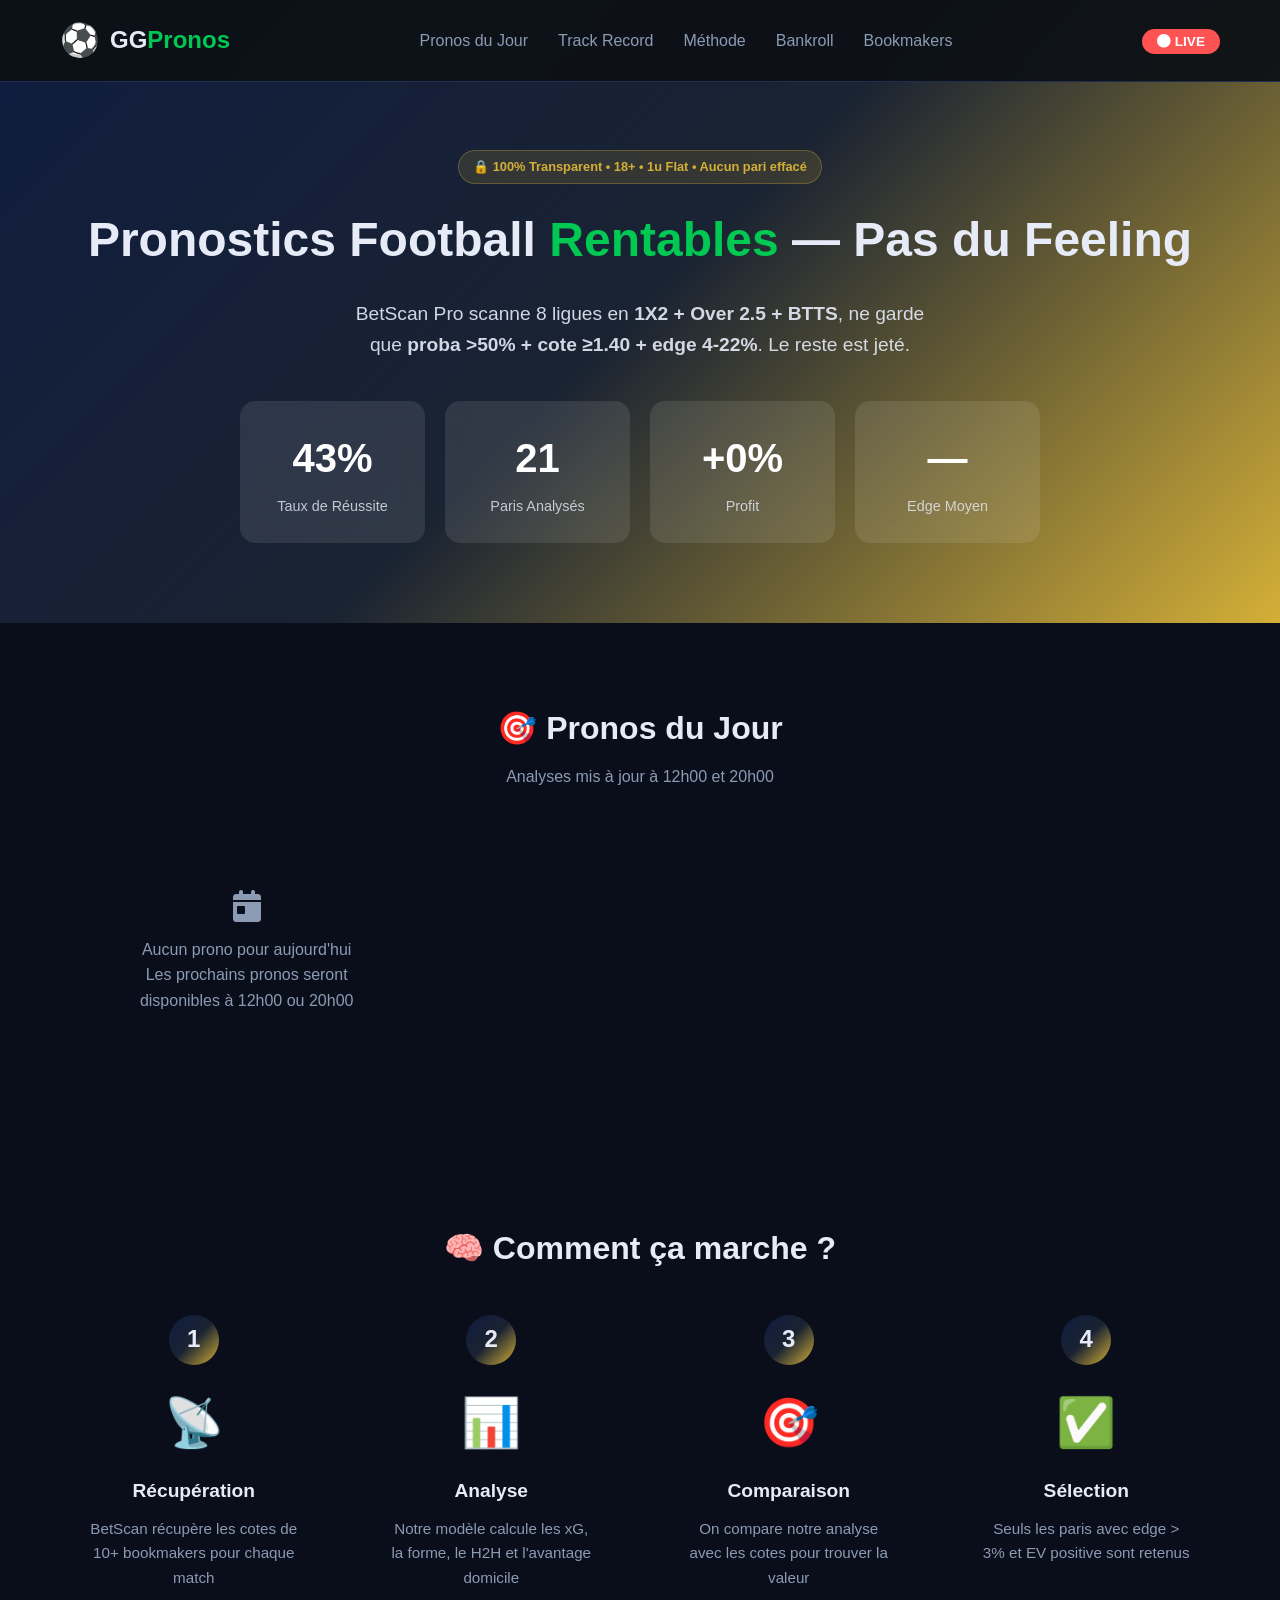
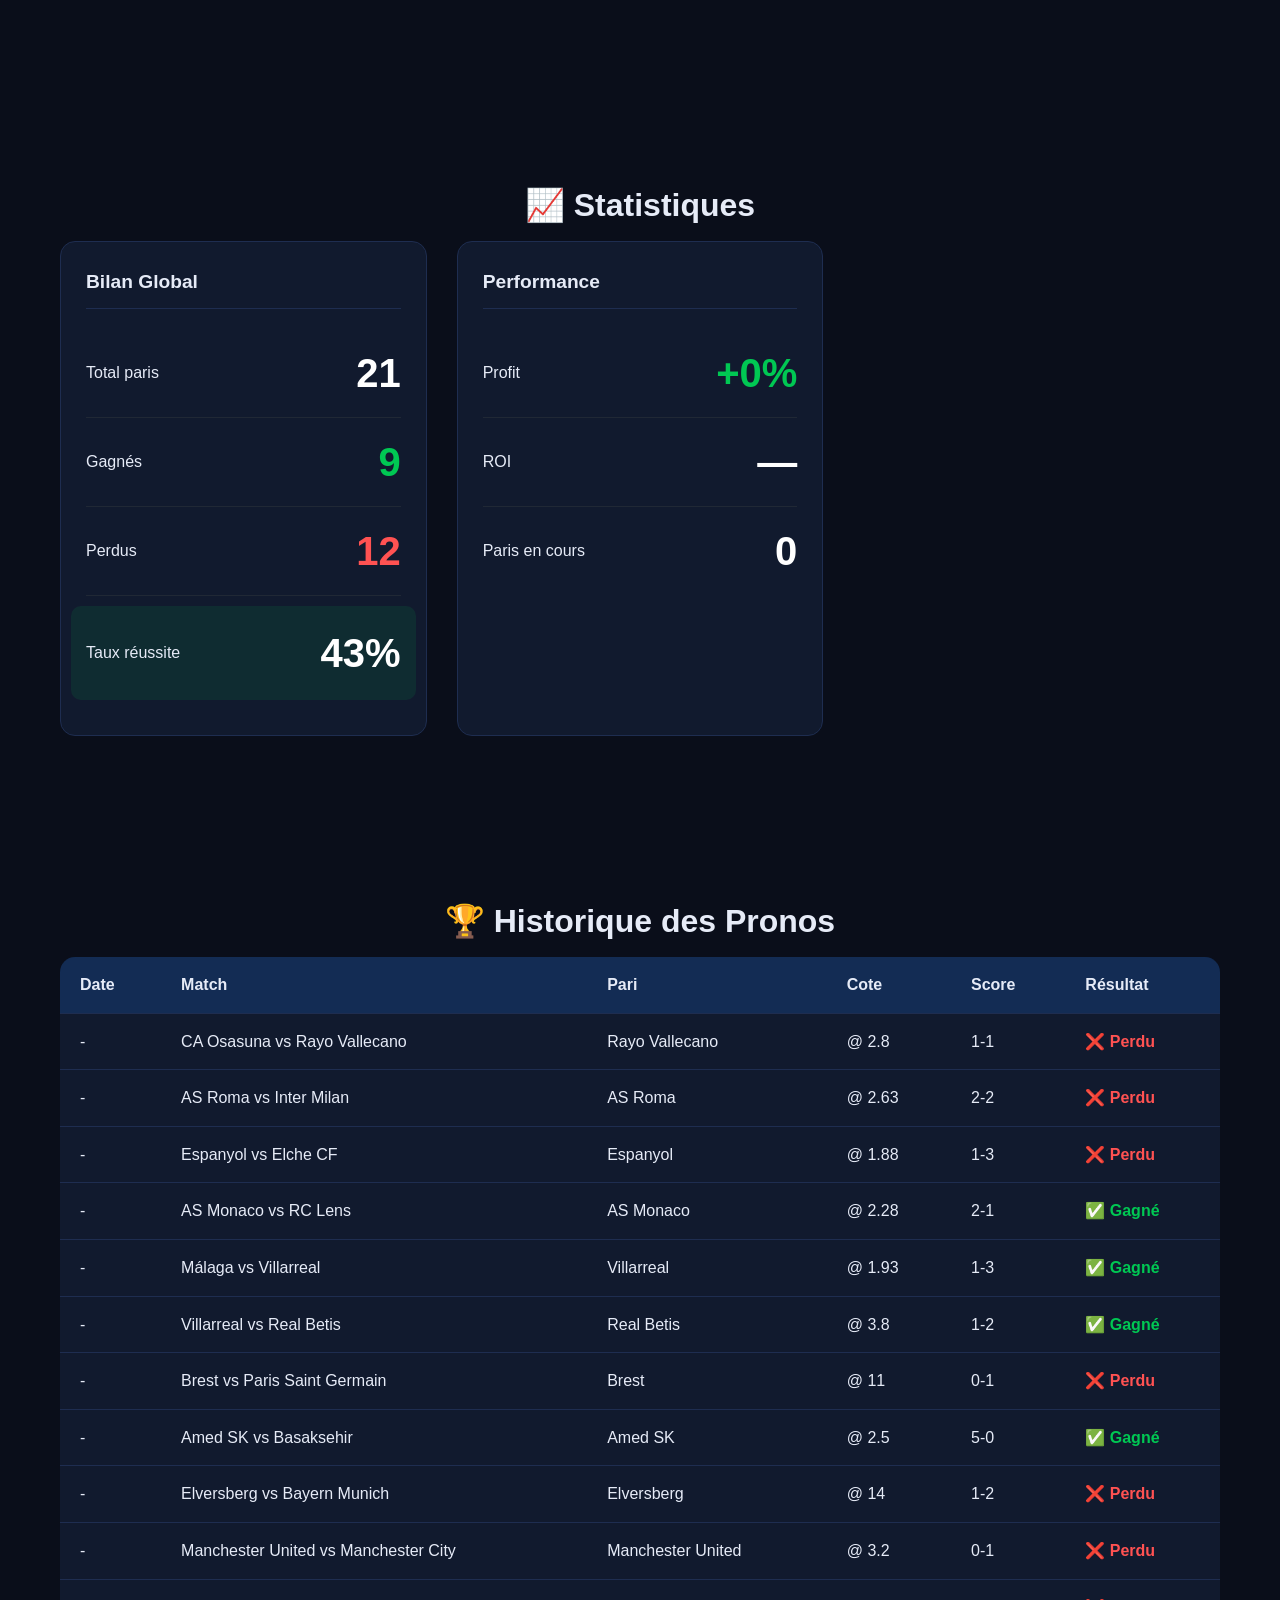
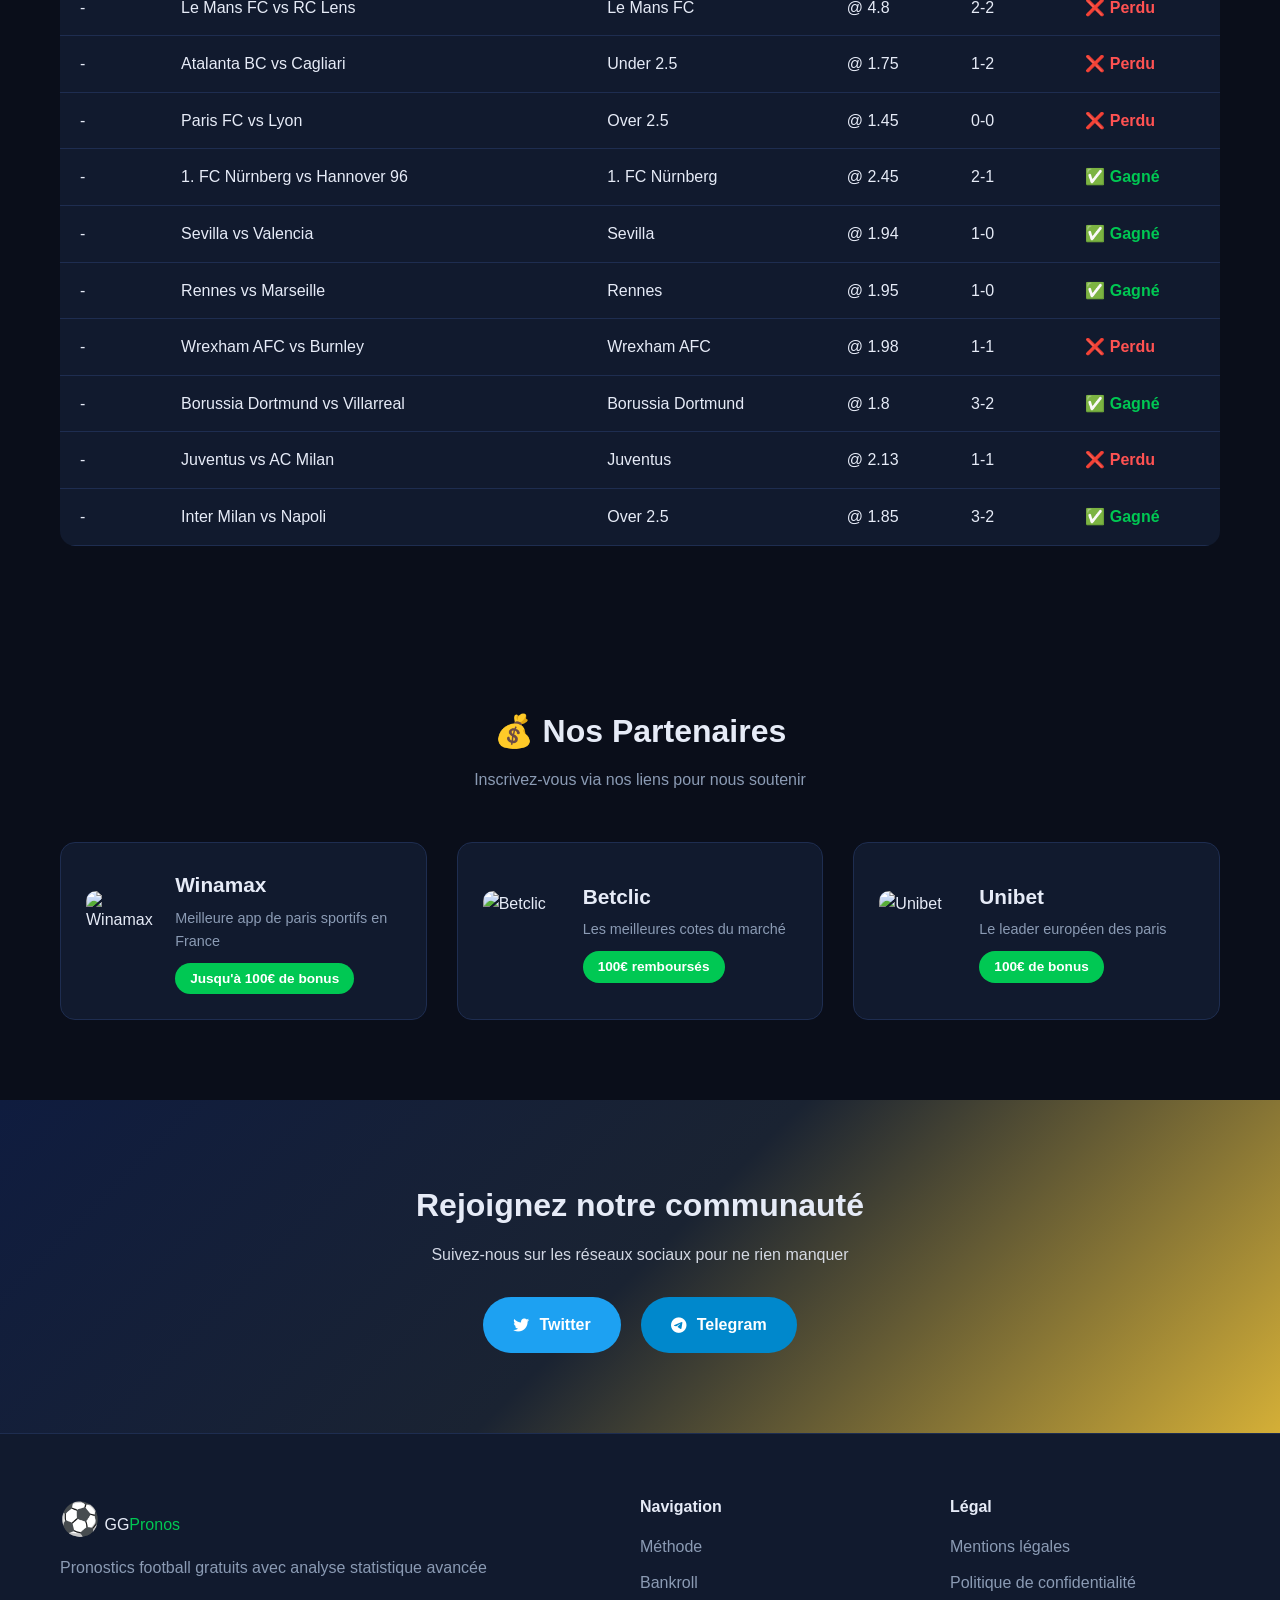
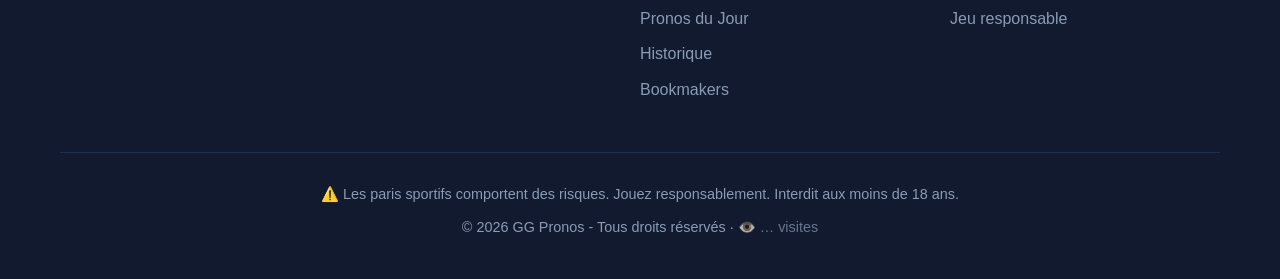
==== index.html @ fef26683 "Add public track record page" ====
<!DOCTYPE html>
<html lang="fr">
<head>
    <meta charset="UTF-8">
    <meta name="viewport" content="width=device-width, initial-scale=1.0">
    <meta http-equiv="Cache-Control" content="no-cache, no-store, must-revalidate">
    <meta http-equiv="Pragma" content="no-cache">
    <meta http-equiv="Expires" content="0">
    <title>GG Pronos - Pronostics Football Gratuits & Fiables</title>
    <meta name="description" content="Pronostics football gratuits avec analyse statistique avancée. BetScan Pro détecte les value bets pour maximiser vos gains.">
    <link rel="stylesheet" href="style.css?v=20260901">
    <link rel="stylesheet" href="https://cdnjs.cloudflare.com/ajax/libs/font-awesome/6.4.0/css/all.min.css">
    <script data-goatcounter="https://ggpronos.goatcounter.com/count" async src="//gc.zgo.at/count.js"></script>
</head>
<body>
    <!-- Header -->
    <header class="header">
        <div class="container">
            <a href="index.html" class="logo">
                <span class="logo-icon">⚽</span>
                <span class="logo-text">GG<span class="accent">Pronos</span></span>
            </a>
            <nav class="nav">
                <a href="#pronos" class="nav-link">Pronos du Jour</a>
                <a href="track.html" class="nav-link">Track Record</a>
                <a href="methode.html" class="nav-link">Méthode</a>
                <a href="bankroll.html" class="nav-link">Bankroll</a>
                <a href="#affiliations" class="nav-link">Bookmakers</a>
            </nav>
            <div class="header-right">
                <span class="live-badge"><i class="fas fa-circle"></i> LIVE</span>
            </div>
        </div>
    </header>

    <!-- Hero Section -->
    <section class="hero">
        <div class="container">
            <div style="display:inline-block;background:rgba(212,175,55,.15);border:1px solid rgba(212,175,55,.3);color:#d4af37;padding:6px 14px;border-radius:20px;font-size:.8rem;font-weight:700;margin-bottom:18px">🔒 100% Transparent • 18+ • 1u Flat • Aucun pari effacé</div>
            <h1>Pronostics Football <span class="accent">Rentables</span> — Pas du Feeling</h1>
            <p class="hero-subtitle">BetScan Pro scanne 8 ligues en <strong>1X2 + Over 2.5 + BTTS</strong>, ne garde que <strong>proba &gt;50% + cote ≥1.40 + edge 4-22%</strong>. Le reste est jeté.</p>
            
            <div class="hero-stats">
                <div class="stat-card">
                    <div class="stat-value" id="win-rate">—</div>
                    <div class="stat-label">Taux de Réussite</div>
                </div>
                <div class="stat-card">
                    <div class="stat-value" id="total-bets">0</div>
                    <div class="stat-label">Paris Analysés</div>
                </div>
                <div class="stat-card">
                    <div class="stat-value" id="profit">0%</div>
                    <div class="stat-label">Profit</div>
                </div>
                <div class="stat-card">
                    <div class="stat-value" id="edge">—</div>
                    <div class="stat-label">Edge Moyen</div>
                </div>
            </div>
        </div>
    </section>

    <!-- Pronos du Jour -->
    <section id="pronos" class="section pronos-section">
        <div class="container">
            <h2 class="section-title">🎯 Pronos du Jour</h2>
            <p class="section-subtitle">Analyses mis à jour à 12h00 et 20h00</p>
            
            <div class="pronos-grid" id="pronos-container">
                <!-- Les pronos seront chargés ici via JavaScript -->
                <div class="loading">
                    <i class="fas fa-spinner fa-spin"></i>
                    Chargement des pronos...
                </div>
            </div>
        </div>
    </section>

    <!-- Comment ça marche -->
    <section class="section how-section">
        <div class="container">
            <h2 class="section-title">🧠 Comment ça marche ?</h2>
            
            <div class="steps-grid">
                <div class="step-card">
                    <div class="step-number">1</div>
                    <div class="step-icon">📡</div>
                    <h3>Récupération</h3>
                    <p>BetScan récupère les cotes de 10+ bookmakers pour chaque match</p>
                </div>
                <div class="step-card">
                    <div class="step-number">2</div>
                    <div class="step-icon">📊</div>
                    <h3>Analyse</h3>
                    <p>Notre modèle calcule les xG, la forme, le H2H et l'avantage domicile</p>
                </div>
                <div class="step-card">
                    <div class="step-number">3</div>
                    <div class="step-icon">🎯</div>
                    <h3>Comparaison</h3>
                    <p>On compare notre analyse avec les cotes pour trouver la valeur</p>
                </div>
                <div class="step-card">
                    <div class="step-number">4</div>
                    <div class="step-icon">✅</div>
                    <h3>Sélection</h3>
                    <p>Seuls les paris avec edge > 3% et EV positive sont retenus</p>
                </div>
            </div>
        </div>
    </section>

    <!-- Statistiques -->
    <section id="stats" class="section stats-section">
        <div class="container">
            <h2 class="section-title">📈 Statistiques</h2>
            
            <div class="stats-grid">
                <div class="stat-detail-card">
                    <h3>Bilan Global</h3>
                    <div class="stat-row">
                        <span>Total paris</span>
                        <span class="stat-value" id="stats-total">0</span>
                    </div>
                    <div class="stat-row">
                        <span>Gagnés</span>
                        <span class="stat-value won" id="stats-won">0</span>
                    </div>
                    <div class="stat-row">
                        <span>Perdus</span>
                        <span class="stat-value lost" id="stats-lost">0</span>
                    </div>
                    <div class="stat-row highlight">
                        <span>Taux réussite</span>
                        <span class="stat-value" id="stats-winrate">—</span>
                    </div>
                </div>
                
                <div class="stat-detail-card">
                    <h3>Performance</h3>
                    <div class="stat-row">
                        <span>Profit</span>
                        <span class="stat-value profit" id="stats-profit">0%</span>
                    </div>
                    <div class="stat-row">
                        <span>ROI</span>
                        <span class="stat-value" id="stats-roi">—</span>
                    </div>
                    <div class="stat-row">
                        <span>Paris en cours</span>
                        <span class="stat-value" id="stats-pending">0</span>
                    </div>
                </div>
            </div>
        </div>
    </section>

    <!-- Historique -->
    <section id="historique" class="section history-section">
        <div class="container">
            <h2 class="section-title">🏆 Historique des Pronos</h2>
            
            <div class="history-table-container">
                <table class="history-table" id="history-table">
                    <thead>
                        <tr>
                            <th>Date</th>
                            <th>Match</th>
                            <th>Pari</th>
                            <th>Cote</th>
                            <th>Score</th>
                            <th>Résultat</th>
                        </tr>
                    </thead>
                    <tbody id="history-body">
                        <!-- L'historique sera chargé ici -->
                    </tbody>
                </table>
            </div>
        </div>
    </section>

    <!-- Affiliations -->
    <section id="affiliations" class="section affiliations-section">
        <div class="container">
            <h2 class="section-title">💰 Nos Partenaires</h2>
            <p class="section-subtitle">Inscrivez-vous via nos liens pour nous soutenir</p>
            
            <div class="affiliations-grid">
                <a href="https://www.winamax.fr/parrainage/invite.php?code=GG7H9E" target="_blank" class="affiliation-card">
                    <img src="https://upload.wikimedia.org/wikipedia/fr/thumb/c/c8/Winamax_logo.svg/1200px-Winamax_logo.svg.png" alt="Winamax">
                    <div class="affiliation-info">
                        <h3>Winamax</h3>
                        <p>Meilleure app de paris sportifs en France</p>
                        <span class="bonus">Jusqu'à 100€ de bonus</span>
                    </div>
                </a>
                
                <a href="https://www.betclic.fr/" target="_blank" class="affiliation-card">
                    <img src="https://upload.wikimedia.org/wikipedia/fr/thumb/5/5c/Betclic_logo_2021.svg/1200px-Betclic_logo_2021.svg.png" alt="Betclic">
                    <div class="affiliation-info">
                        <h3>Betclic</h3>
                        <p>Les meilleures cotes du marché</p>
                        <span class="bonus">100€ remboursés</span>
                    </div>
                </a>
                
                <a href="https://www.unibet.fr/" target="_blank" class="affiliation-card">
                    <img src="https://upload.wikimedia.org/wikipedia/fr/thumb/a/a2/Unibet_logo.svg/1200px-Unibet_logo.svg.png" alt="Unibet">
                    <div class="affiliation-info">
                        <h3>Unibet</h3>
                        <p>Le leader européen des paris</p>
                        <span class="bonus">100€ de bonus</span>
                    </div>
                </a>
            </div>
        </div>
    </section>

    <!-- CTA Section -->
    <section class="section cta-section">
        <div class="container">
            <h2>Rejoignez notre communauté</h2>
            <p>Suivez-nous sur les réseaux sociaux pour ne rien manquer</p>
            
            <div class="social-links">
                <a href="https://twitter.com/ggpronos" target="_blank" class="social-btn twitter">
                    <i class="fab fa-twitter"></i> Twitter
                </a>
                <a href="https://t.me/ggpronos" target="_blank" class="social-btn telegram">
                    <i class="fab fa-telegram"></i> Telegram
                </a>
            </div>
        </div>
    </section>

    <!-- Footer -->
    <footer class="footer">
        <div class="container">
            <div class="footer-content">
                <div class="footer-brand">
                    <span class="logo-icon">⚽</span>
                    <span class="logo-text">GG<span class="accent">Pronos</span></span>
                    <p>Pronostics football gratuits avec analyse statistique avancée</p>
                </div>
                
                <div class="footer-links">
                    <h4>Navigation</h4>
                    <a href="methode.html">Méthode</a>
                    <a href="bankroll.html">Bankroll</a>
                    <a href="#pronos">Pronos du Jour</a>
                    <a href="#historique">Historique</a>
                    <a href="#affiliations">Bookmakers</a>
                </div>
                
                <div class="footer-links">
                    <h4>Légal</h4>
                    <a href="#">Mentions légales</a>
                    <a href="#">Politique de confidentialité</a>
                    <a href="#">Jeu responsable</a>
                </div>
            </div>
            
            <div class="footer-bottom">
                <p>⚠️ Les paris sportifs comportent des risques. Jouez responsablement. Interdit aux moins de 18 ans.</p>
                <p>© 2026 GG Pronos - Tous droits réservés · <span style="opacity:.7">👁️ <span data-goatcounter="true">…</span> visites</span></p>
            </div>
        </div>
    </footer>

    <script src="app.js?v=20260901"></script>
</body>
</html>
---- style.css ----
/* GG Pronos - Style Complet */
:root {
    --primary: #d4af37;
    --primary-dark: #b8941f;
    --accent: #00c853;
    --danger: #ff5252;
    --warning: #ffc107;
    --bg-dark: #0a0e1a;
    --bg-card: #111a2e;
    --bg-card-hover: #1a2548;
    --text: #e6ebf7;
    --text-muted: #8b9bb4;
    --border: #1e2d50;
    --gradient: linear-gradient(135deg, #0f1c3f 0%, #1a2332 50%, #d4af37 100%);
}

* {
    margin: 0;
    padding: 0;
    box-sizing: border-box;
}

body {
    font-family: -apple-system, BlinkMacSystemFont, 'Segoe UI', Roboto, Oxygen, Ubuntu, sans-serif;
    background: var(--bg-dark);
    color: var(--text);
    line-height: 1.6;
}

.container {
    max-width: 1200px;
    margin: 0 auto;
    padding: 0 20px;
}

/* Header */
.header {
    background: rgba(13, 17, 23, 0.95);
    backdrop-filter: blur(10px);
    border-bottom: 1px solid var(--border);
    position: fixed;
    top: 0;
    left: 0;
    right: 0;
    z-index: 1000;
}

.header .container {
    display: flex;
    align-items: center;
    justify-content: space-between;
    padding: 15px 20px;
}

.logo {
    display: flex;
    align-items: center;
    gap: 10px;
    text-decoration: none;
    font-size: 1.5rem;
    font-weight: 700;
}

.logo-icon {
    font-size: 2rem;
}

.logo-text {
    color: var(--text);
}

.accent {
    color: var(--accent);
}

.nav {
    display: flex;
    gap: 30px;
}

.nav-link {
    color: var(--text-muted);
    text-decoration: none;
    font-weight: 500;
    transition: color 0.3s;
}

.nav-link:hover {
    color: var(--accent);
}

.live-badge {
    background: var(--danger);
    color: white;
    padding: 5px 15px;
    border-radius: 20px;
    font-size: 0.85rem;
    font-weight: 600;
    animation: pulse 2s infinite;
}

@keyframes pulse {
    0%, 100% { opacity: 1; }
    50% { opacity: 0.7; }
}

/* Hero */
.hero {
    background: var(--gradient);
    padding: 150px 0 80px;
    text-align: center;
}

.hero h1 {
    font-size: 3rem;
    margin-bottom: 20px;
}

.hero-subtitle {
    font-size: 1.2rem;
    opacity: 0.9;
    max-width: 600px;
    margin: 0 auto 40px;
}

.hero-stats {
    display: grid;
    grid-template-columns: repeat(4, 1fr);
    gap: 20px;
    max-width: 800px;
    margin: 0 auto;
}

.stat-card {
    background: rgba(255, 255, 255, 0.1);
    backdrop-filter: blur(10px);
    border-radius: 15px;
    padding: 25px;
    text-align: center;
}

.stat-value {
    font-size: 2.5rem;
    font-weight: 700;
    color: white;
}

.stat-label {
    font-size: 0.9rem;
    opacity: 0.8;
    margin-top: 5px;
}

/* Sections */
.section {
    padding: 80px 0;
}

.section-title {
    font-size: 2rem;
    text-align: center;
    margin-bottom: 10px;
}

.section-subtitle {
    text-align: center;
    color: var(--text-muted);
    margin-bottom: 50px;
}

/* Pronos Grid */
.pronos-grid {
    display: grid;
    grid-template-columns: repeat(auto-fill, minmax(350px, 1fr));
    gap: 20px;
}

.prono-card {
    background: var(--bg-card);
    border: 1px solid var(--border);
    border-radius: 15px;
    padding: 25px;
    transition: transform 0.3s, box-shadow 0.3s;
}

.prono-card:hover {
    transform: translateY(-5px);
    box-shadow: 0 10px 30px rgba(0, 200, 83, 0.2);
}

.prono-header {
    display: flex;
    justify-content: space-between;
    align-items: center;
    margin-bottom: 15px;
}

.prono-league {
    background: var(--primary);
    color: white;
    padding: 5px 12px;
    border-radius: 20px;
    font-size: 0.8rem;
    font-weight: 600;
}

.prono-confidence {
    color: var(--accent);
    font-weight: 600;
}

.prono-match {
    font-size: 1.3rem;
    font-weight: 600;
    margin-bottom: 15px;
}

.prono-analysis {
    background: rgba(26, 115, 232, 0.1);
    border-radius: 10px;
    padding: 15px;
    margin-bottom: 15px;
}

.prono-analysis-row {
    display: flex;
    justify-content: space-between;
    margin-bottom: 8px;
}

.prono-analysis-row:last-child {
    margin-bottom: 0;
}

.prono-bet {
    background: var(--accent);
    color: white;
    border-radius: 10px;
    padding: 15px;
    text-align: center;
}

.prono-bet-type {
    font-size: 1.1rem;
    font-weight: 600;
    margin-bottom: 5px;
}

.prono-odds {
    font-size: 2rem;
    font-weight: 700;
}

.prono-edge {
    font-size: 0.9rem;
    opacity: 0.9;
    margin-top: 5px;
}

.prono-bookmaker {
    margin-top: 15px;
    text-align: center;
}

.prono-bookmaker a {
    display: inline-block;
    background: var(--primary);
    color: white;
    padding: 10px 25px;
    border-radius: 25px;
    text-decoration: none;
    font-weight: 600;
    transition: background 0.3s;
}

.prono-bookmaker a:hover {
    background: var(--primary-dark);
}

/* How Section */
.steps-grid {
    display: grid;
    grid-template-columns: repeat(4, 1fr);
    gap: 30px;
}

.step-card {
    text-align: center;
    padding: 30px;
}

.step-number {
    width: 50px;
    height: 50px;
    background: var(--gradient);
    border-radius: 50%;
    display: flex;
    align-items: center;
    justify-content: center;
    font-size: 1.5rem;
    font-weight: 700;
    margin: 0 auto 20px;
}

.step-icon {
    font-size: 3rem;
    margin-bottom: 15px;
}

.step-card h3 {
    font-size: 1.2rem;
    margin-bottom: 10px;
}

.step-card p {
    color: var(--text-muted);
    font-size: 0.95rem;
}

/* Stats Section */
.stats-grid {
    display: grid;
    grid-template-columns: repeat(3, 1fr);
    gap: 30px;
}

.stat-detail-card {
    background: var(--bg-card);
    border: 1px solid var(--border);
    border-radius: 15px;
    padding: 25px;
}

.stat-detail-card h3 {
    font-size: 1.2rem;
    margin-bottom: 20px;
    padding-bottom: 10px;
    border-bottom: 1px solid var(--border);
}

.stat-row {
    display: flex;
    justify-content: space-between;
    align-items: center;
    padding: 12px 0;
    border-bottom: 1px solid rgba(48, 54, 61, 0.5);
}

.stat-row:last-child {
    border-bottom: none;
}

.stat-row.highlight {
    background: rgba(0, 200, 83, 0.1);
    margin: 10px -15px;
    padding: 15px;
    border-radius: 10px;
}

.stat-value.won {
    color: var(--accent);
}

.stat-value.lost {
    color: var(--danger);
}

.stat-value.profit {
    color: var(--accent);
    font-weight: 700;
}

/* History Table */
.history-table-container {
    overflow-x: auto;
}

.history-table {
    width: 100%;
    border-collapse: collapse;
    background: var(--bg-card);
    border-radius: 15px;
    overflow: hidden;
}

.history-table th,
.history-table td {
    padding: 15px 20px;
    text-align: left;
    border-bottom: 1px solid var(--border);
}

.history-table th {
    background: rgba(26, 115, 232, 0.2);
    font-weight: 600;
}

.history-table tr:hover {
    background: var(--bg-card-hover);
}

.result-won {
    color: var(--accent);
    font-weight: 600;
}

.result-lost {
    color: var(--danger);
    font-weight: 600;
}

/* Affiliations */
.affiliations-grid {
    display: grid;
    grid-template-columns: repeat(3, 1fr);
    gap: 30px;
}

.affiliation-card {
    display: flex;
    align-items: center;
    gap: 20px;
    background: var(--bg-card);
    border: 1px solid var(--border);
    border-radius: 15px;
    padding: 25px;
    text-decoration: none;
    color: var(--text);
    transition: transform 0.3s, box-shadow 0.3s;
}

.affiliation-card:hover {
    transform: translateY(-5px);
    box-shadow: 0 10px 30px rgba(26, 115, 232, 0.3);
}

.affiliation-card img {
    width: 80px;
    height: 80px;
    object-fit: contain;
    border-radius: 10px;
}

.affiliation-info h3 {
    font-size: 1.3rem;
    margin-bottom: 5px;
}

.affiliation-info p {
    color: var(--text-muted);
    font-size: 0.9rem;
    margin-bottom: 10px;
}

.bonus {
    display: inline-block;
    background: var(--accent);
    color: white;
    padding: 5px 15px;
    border-radius: 20px;
    font-size: 0.85rem;
    font-weight: 600;
}

/* CTA Section */
.cta-section {
    background: var(--gradient);
    text-align: center;
}

.cta-section h2 {
    font-size: 2rem;
    margin-bottom: 10px;
}

.cta-section p {
    opacity: 0.9;
    margin-bottom: 30px;
}

.social-links {
    display: flex;
    justify-content: center;
    gap: 20px;
}

.social-btn {
    display: inline-flex;
    align-items: center;
    gap: 10px;
    padding: 15px 30px;
    border-radius: 30px;
    text-decoration: none;
    font-weight: 600;
    transition: transform 0.3s;
}

.social-btn:hover {
    transform: scale(1.05);
}

.social-btn.twitter {
    background: #1da1f2;
    color: white;
}

.social-btn.telegram {
    background: #0088cc;
    color: white;
}

/* Footer */
.footer {
    background: var(--bg-card);
    border-top: 1px solid var(--border);
    padding: 60px 0 30px;
}

.footer-content {
    display: grid;
    grid-template-columns: 2fr 1fr 1fr;
    gap: 40px;
    margin-bottom: 40px;
}

.footer-brand p {
    color: var(--text-muted);
    margin-top: 10px;
}

.footer-links h4 {
    margin-bottom: 15px;
}

.footer-links a {
    display: block;
    color: var(--text-muted);
    text-decoration: none;
    margin-bottom: 10px;
    transition: color 0.3s;
}

.footer-links a:hover {
    color: var(--accent);
}

.footer-bottom {
    text-align: center;
    padding-top: 30px;
    border-top: 1px solid var(--border);
    color: var(--text-muted);
    font-size: 0.9rem;
}

.footer-bottom p {
    margin-bottom: 10px;
}

/* Loading */
.loading {
    text-align: center;
    padding: 50px;
    color: var(--text-muted);
}

.loading i {
    font-size: 2rem;
    margin-bottom: 15px;
}

/* Responsive */
@media (max-width: 768px) {
    .hero h1 {
        font-size: 2rem;
    }
    
    .hero-stats {
        grid-template-columns: repeat(2, 1fr);
    }
    
    .nav {
        display: none;
    }
    
    .pronos-grid {
        grid-template-columns: 1fr;
    }
    
    .steps-grid {
        grid-template-columns: 1fr 1fr;
    }
    
    .stats-grid {
        grid-template-columns: 1fr;
    }
    
    .affiliations-grid {
        grid-template-columns: 1fr;
    }
    
    .footer-content {
        grid-template-columns: 1fr;
    }
}
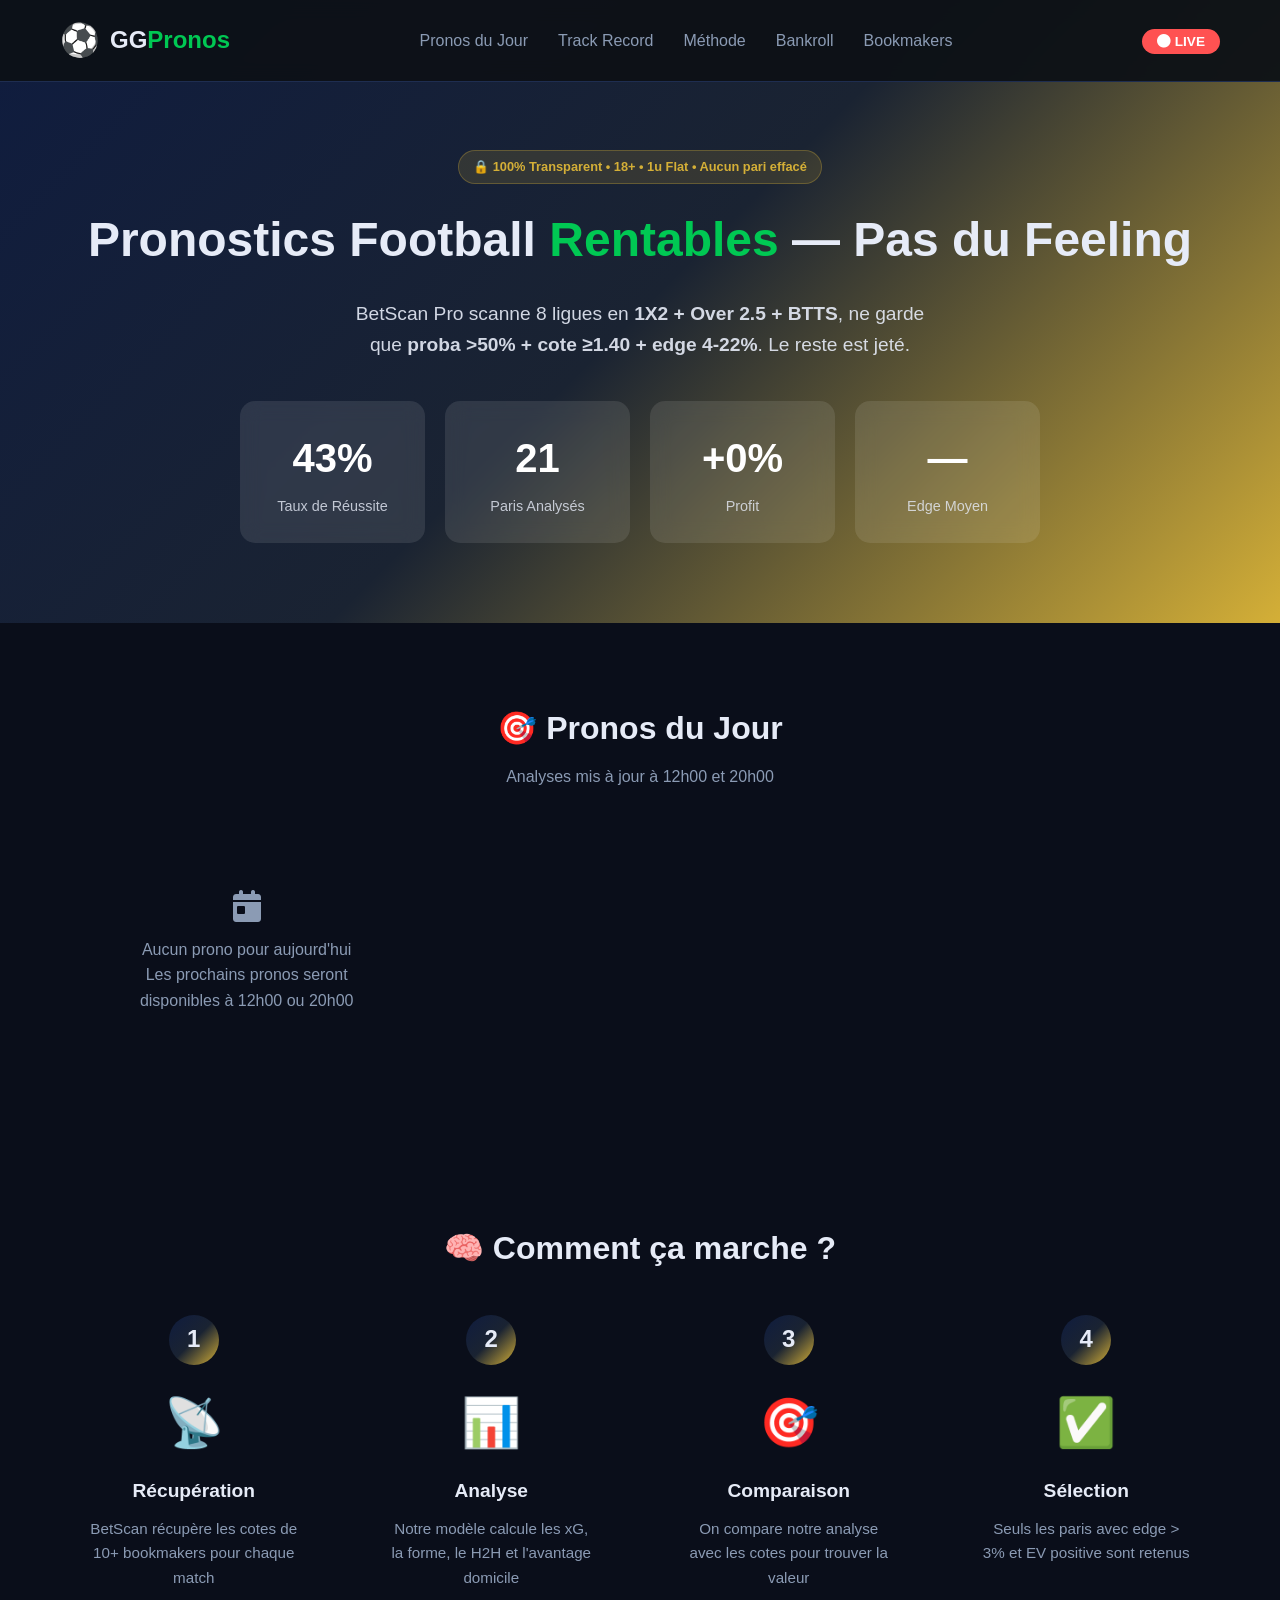
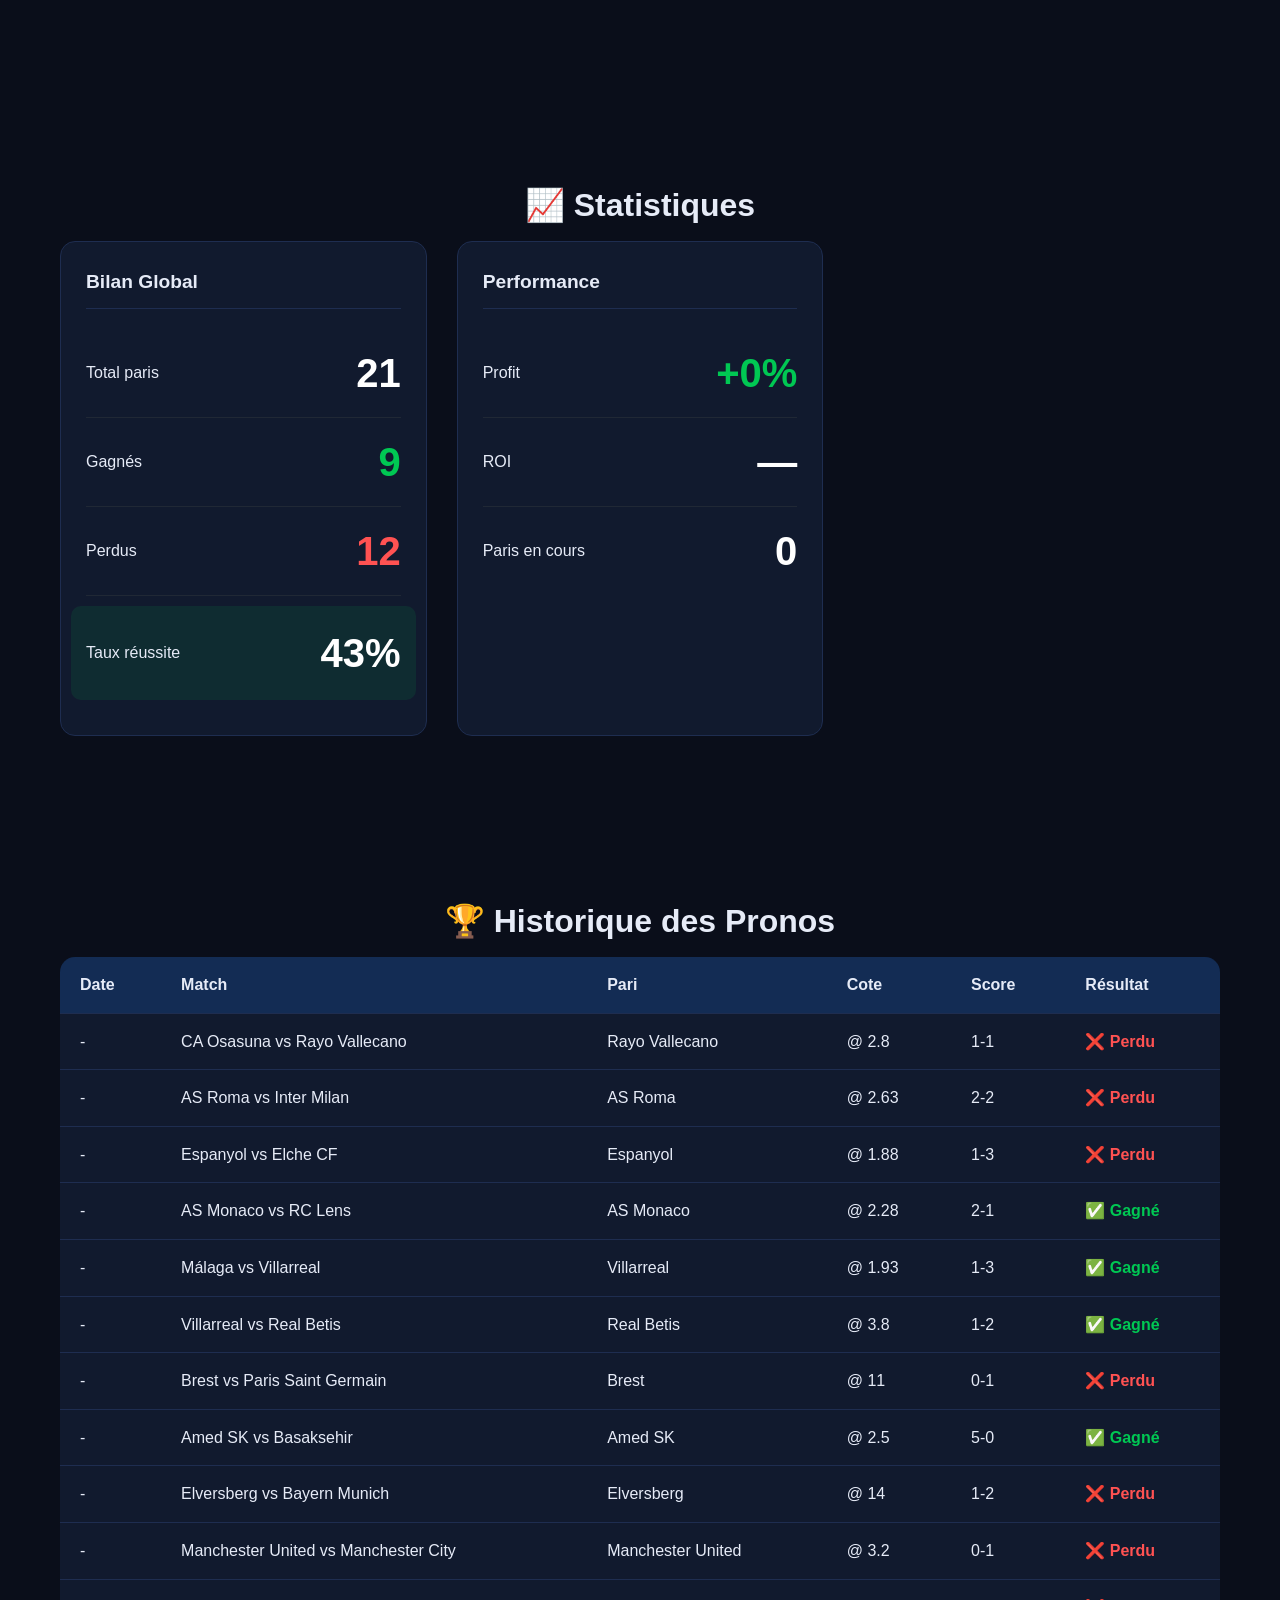
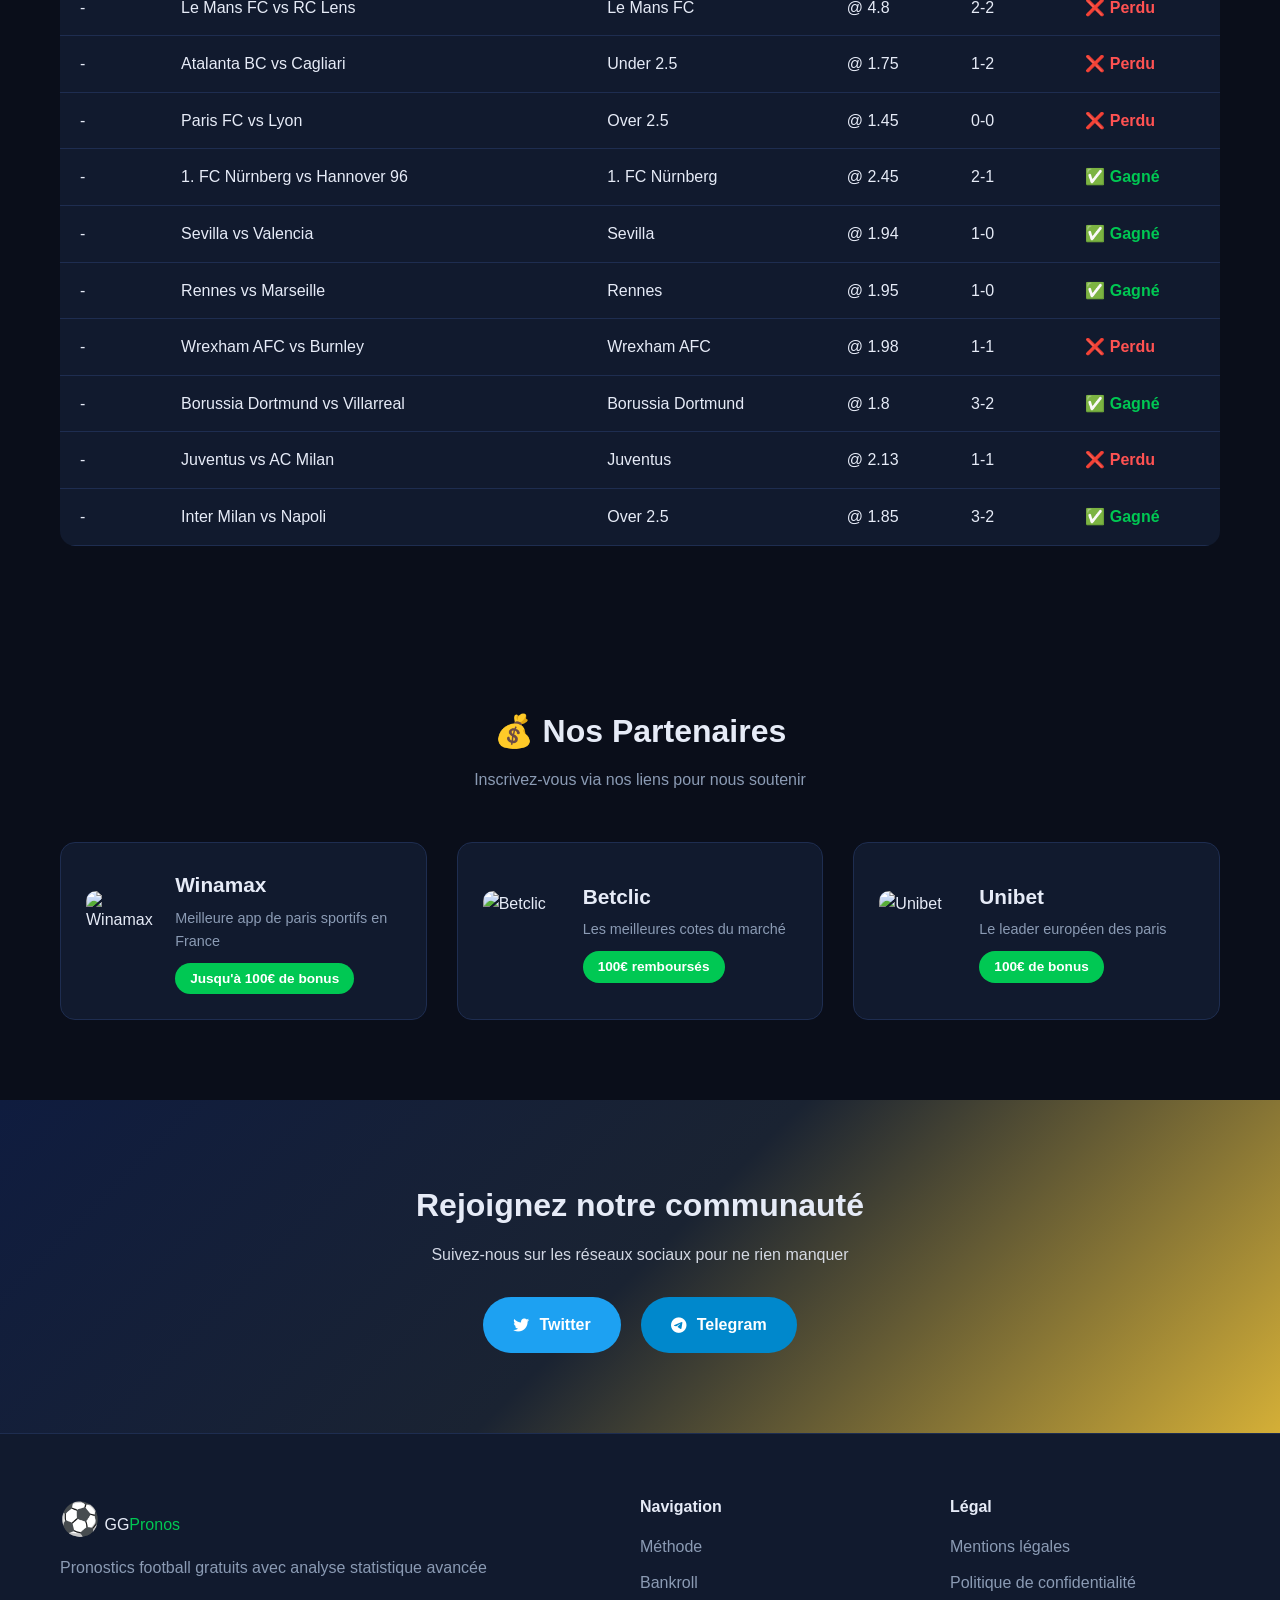
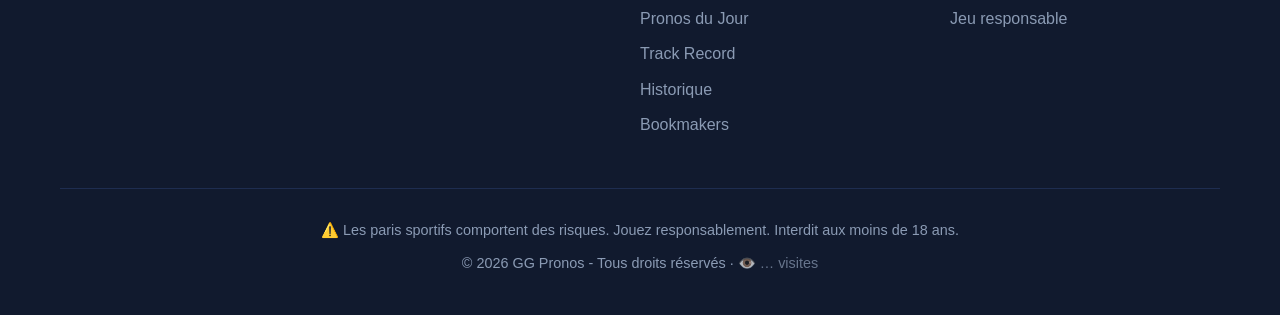
==== commit eae50d9b: "Dedupe bets, void stale pending, goatcounter on track" ====
--- a/index.html
+++ b/index.html
@@ -250,6 +250,7 @@
                     <a href="methode.html">Méthode</a>
                     <a href="bankroll.html">Bankroll</a>
                     <a href="#pronos">Pronos du Jour</a>
+                    <a href="track.html">Track Record</a>
                     <a href="#historique">Historique</a>
                     <a href="#affiliations">Bookmakers</a>
                 </div>
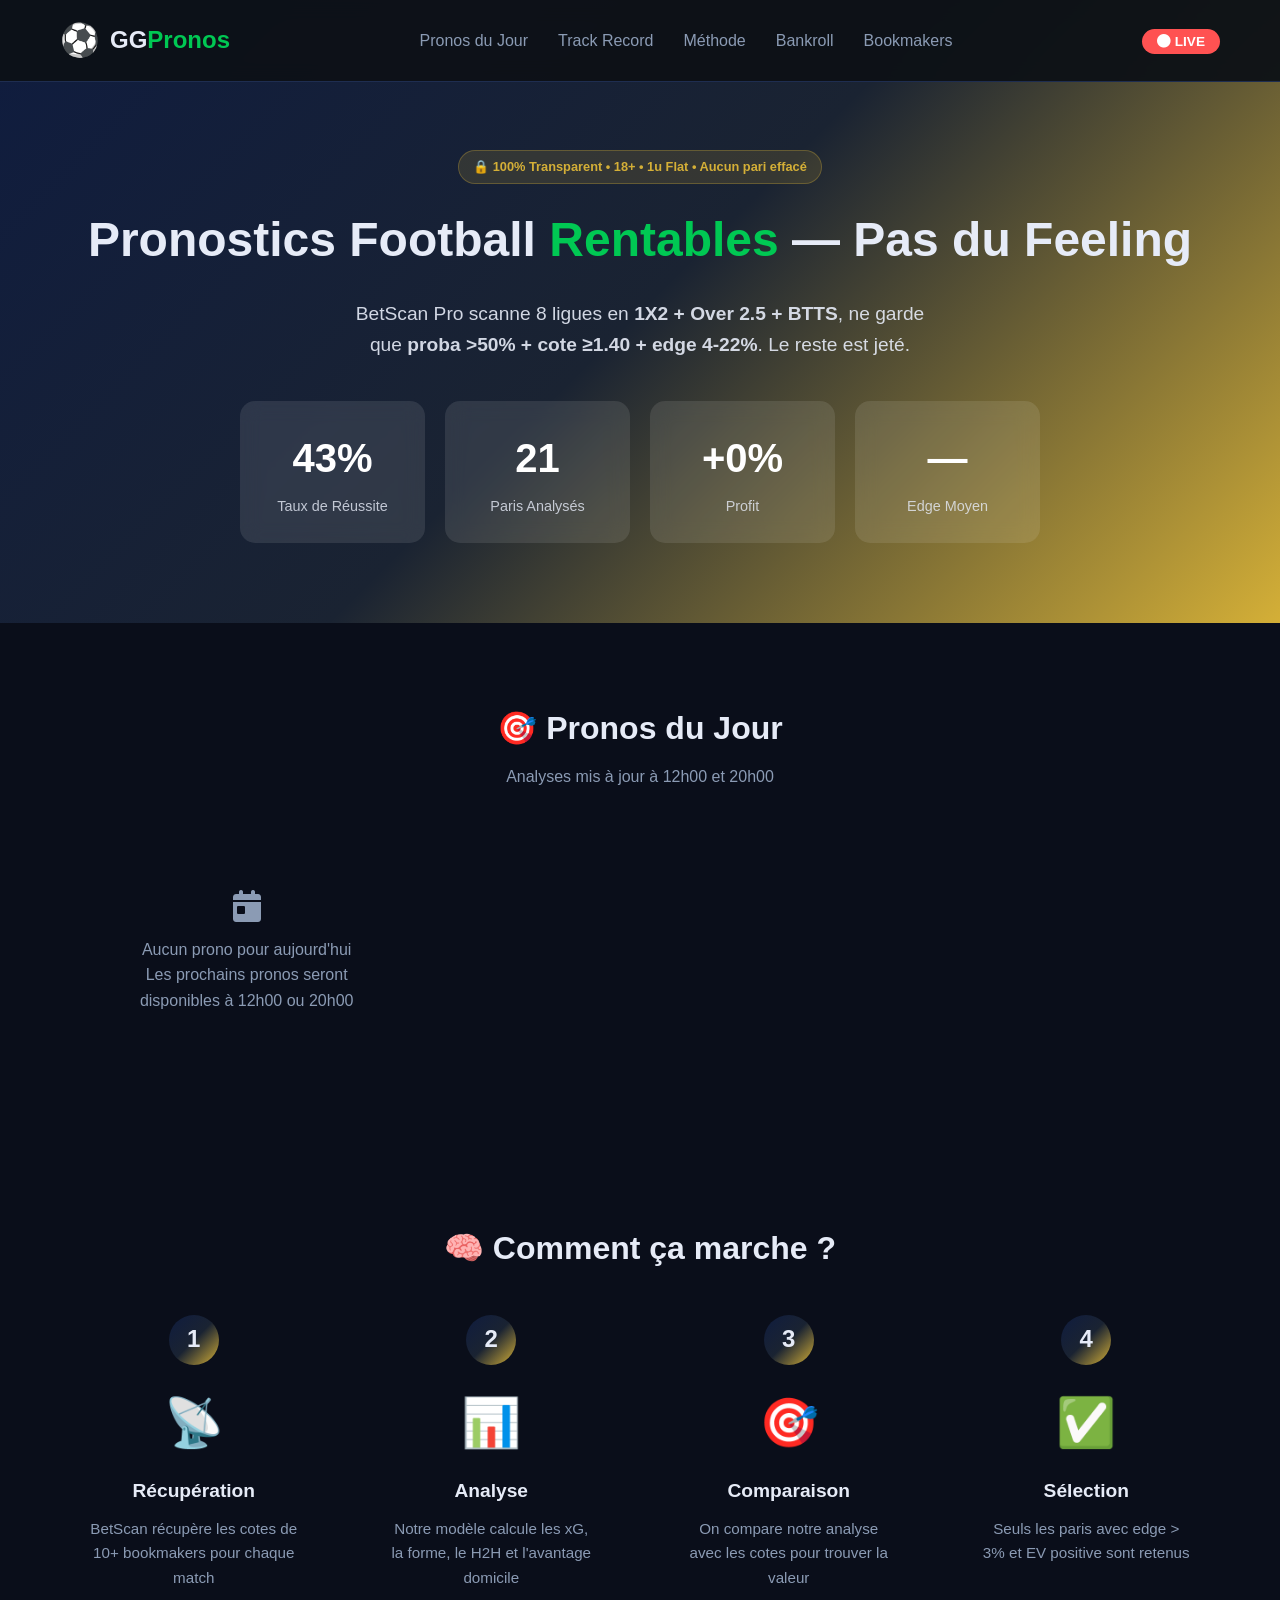
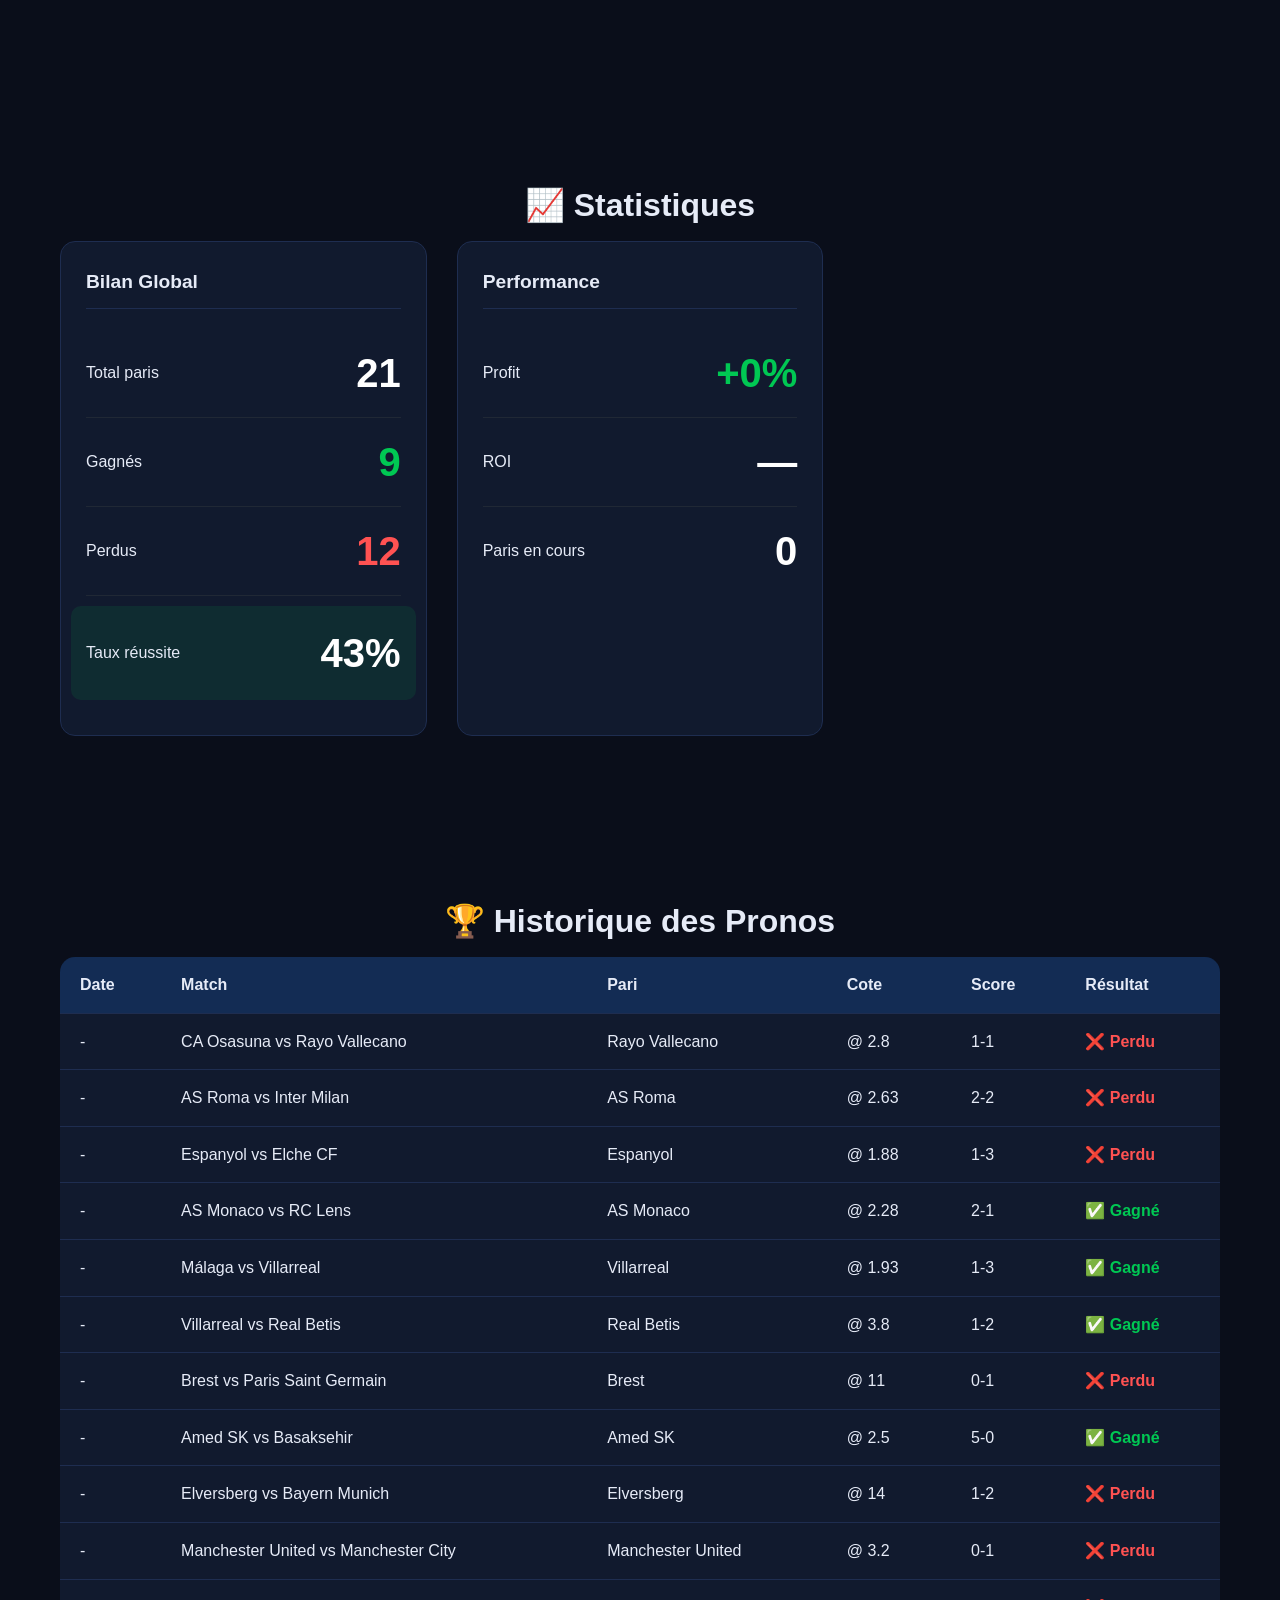
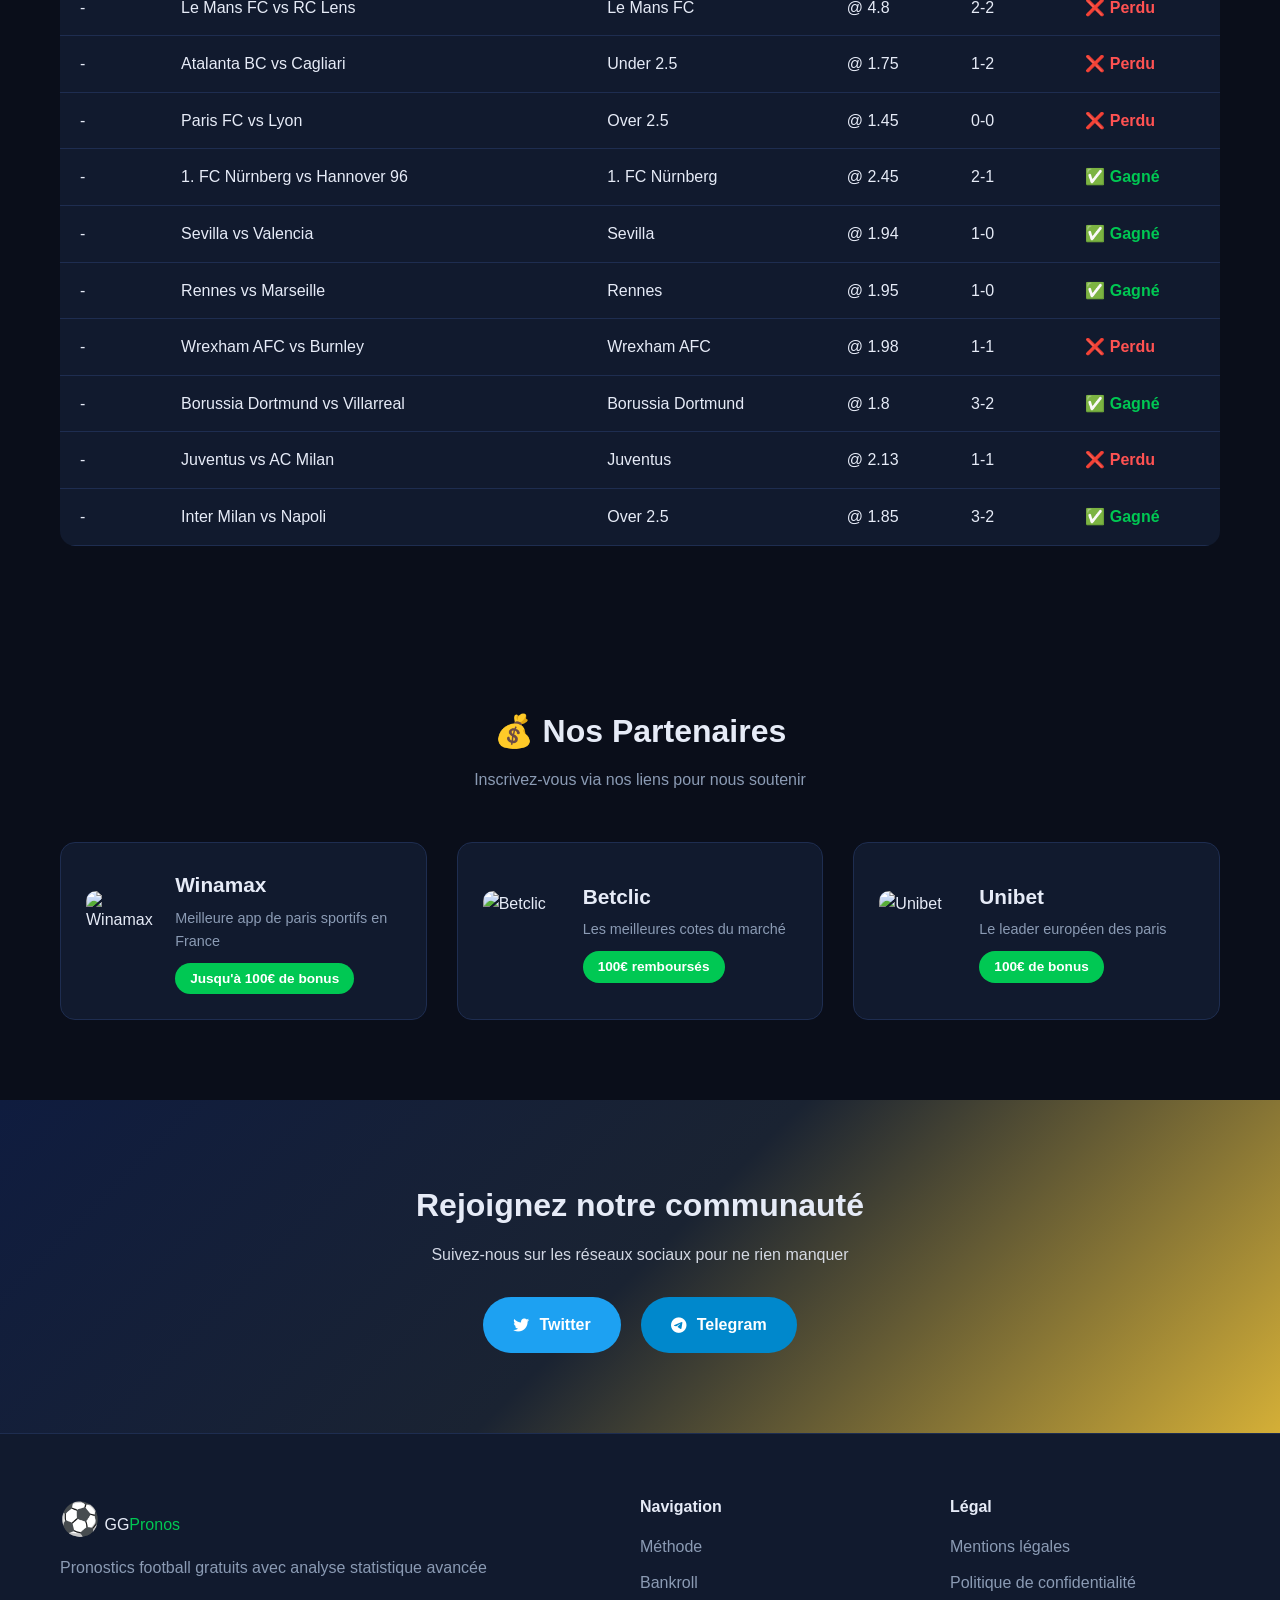
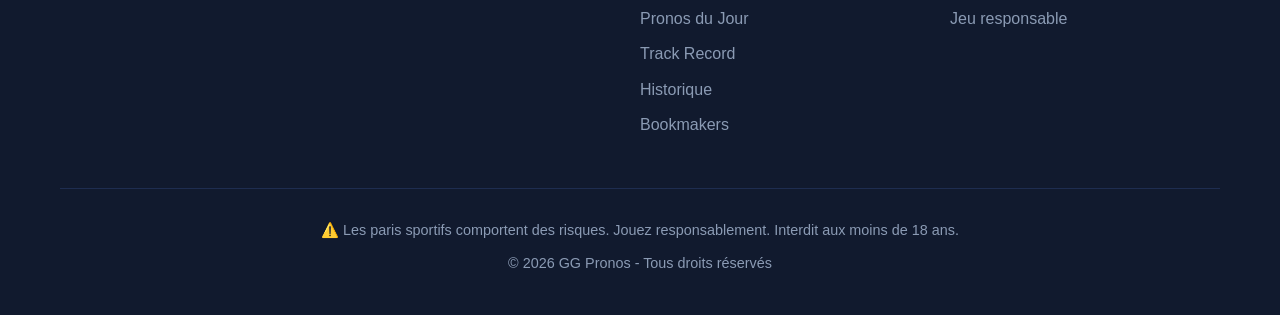
==== commit 02011023: "Remove broken goatcounter" ====
--- a/index.html
+++ b/index.html
@@ -10,7 +10,6 @@
     <meta name="description" content="Pronostics football gratuits avec analyse statistique avancée. BetScan Pro détecte les value bets pour maximiser vos gains.">
     <link rel="stylesheet" href="style.css?v=20260901">
     <link rel="stylesheet" href="https://cdnjs.cloudflare.com/ajax/libs/font-awesome/6.4.0/css/all.min.css">
-    <script data-goatcounter="https://ggpronos.goatcounter.com/count" async src="//gc.zgo.at/count.js"></script>
 </head>
 <body>
     <!-- Header -->
@@ -265,7 +264,7 @@
             
             <div class="footer-bottom">
                 <p>⚠️ Les paris sportifs comportent des risques. Jouez responsablement. Interdit aux moins de 18 ans.</p>
-                <p>© 2026 GG Pronos - Tous droits réservés · <span style="opacity:.7">👁️ <span data-goatcounter="true">…</span> visites</span></p>
+                <p>© 2026 GG Pronos - Tous droits réservés</p>
             </div>
         </div>
     </footer>
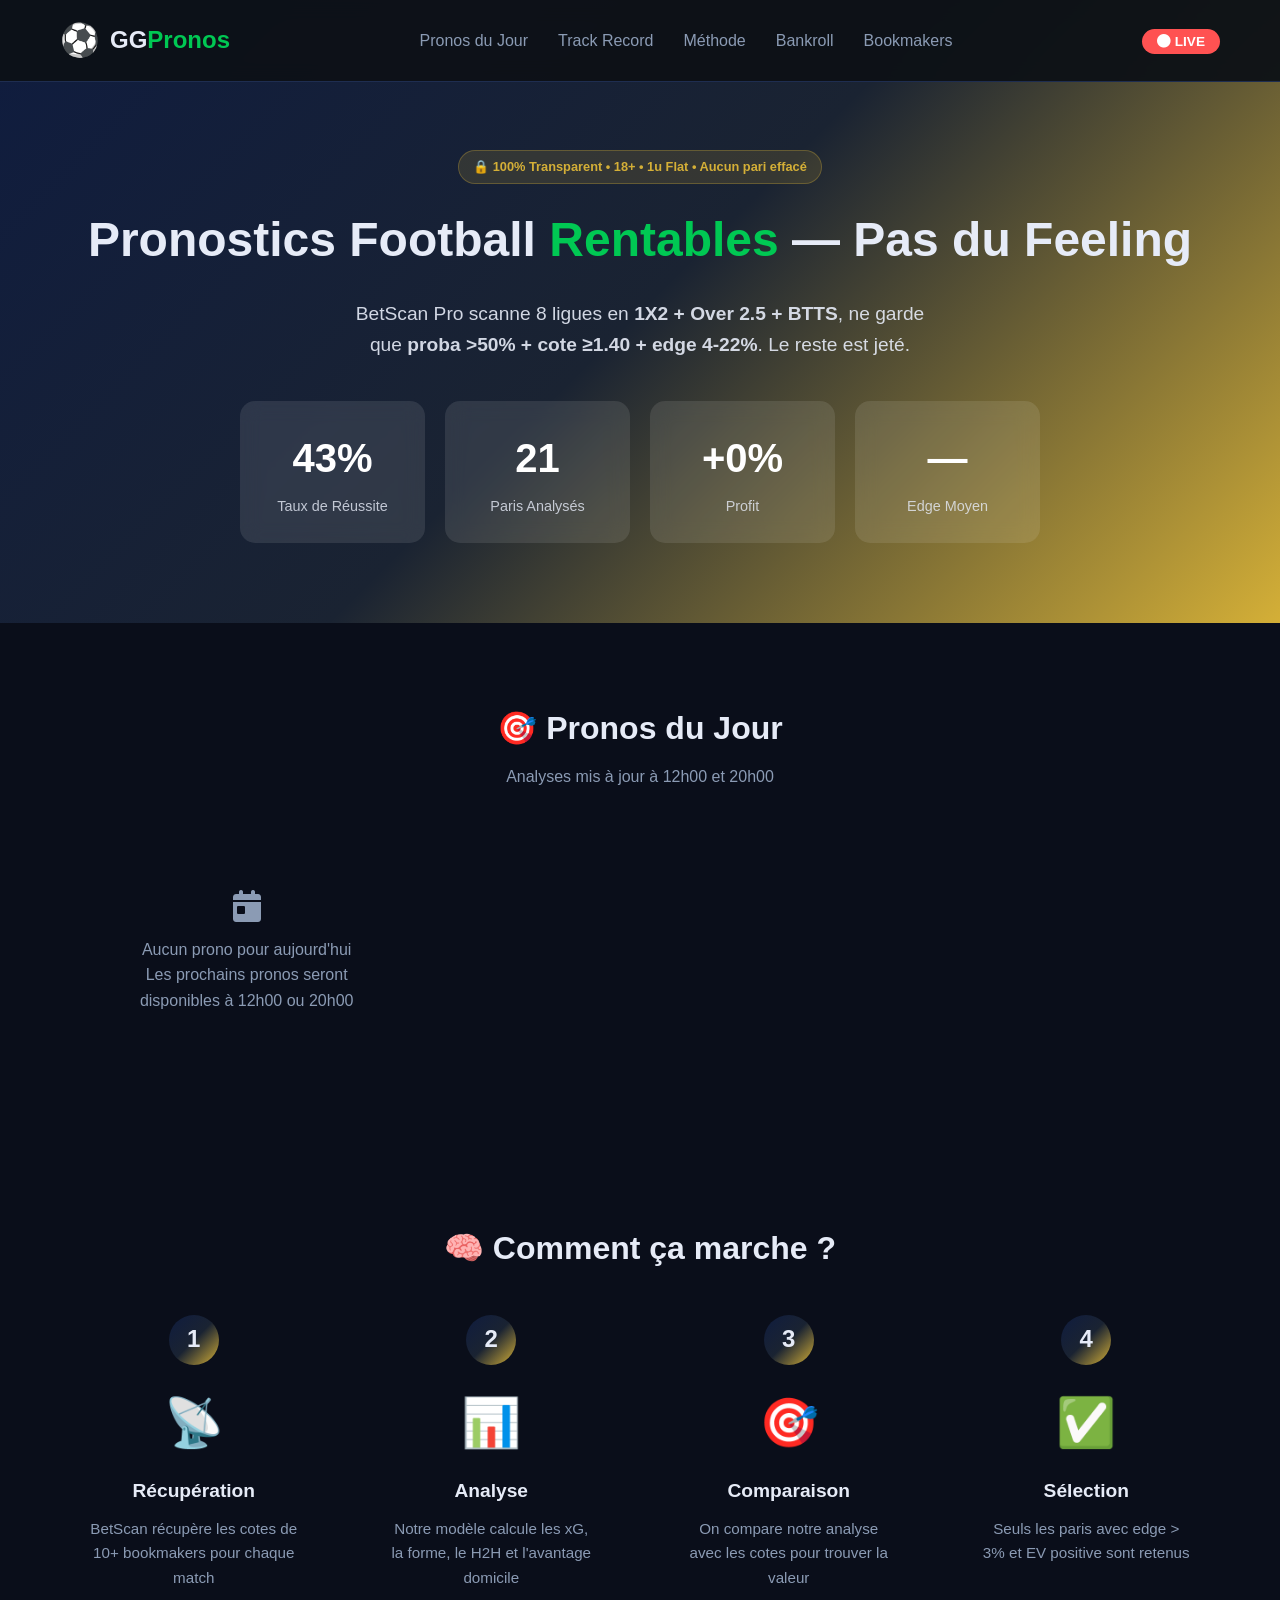
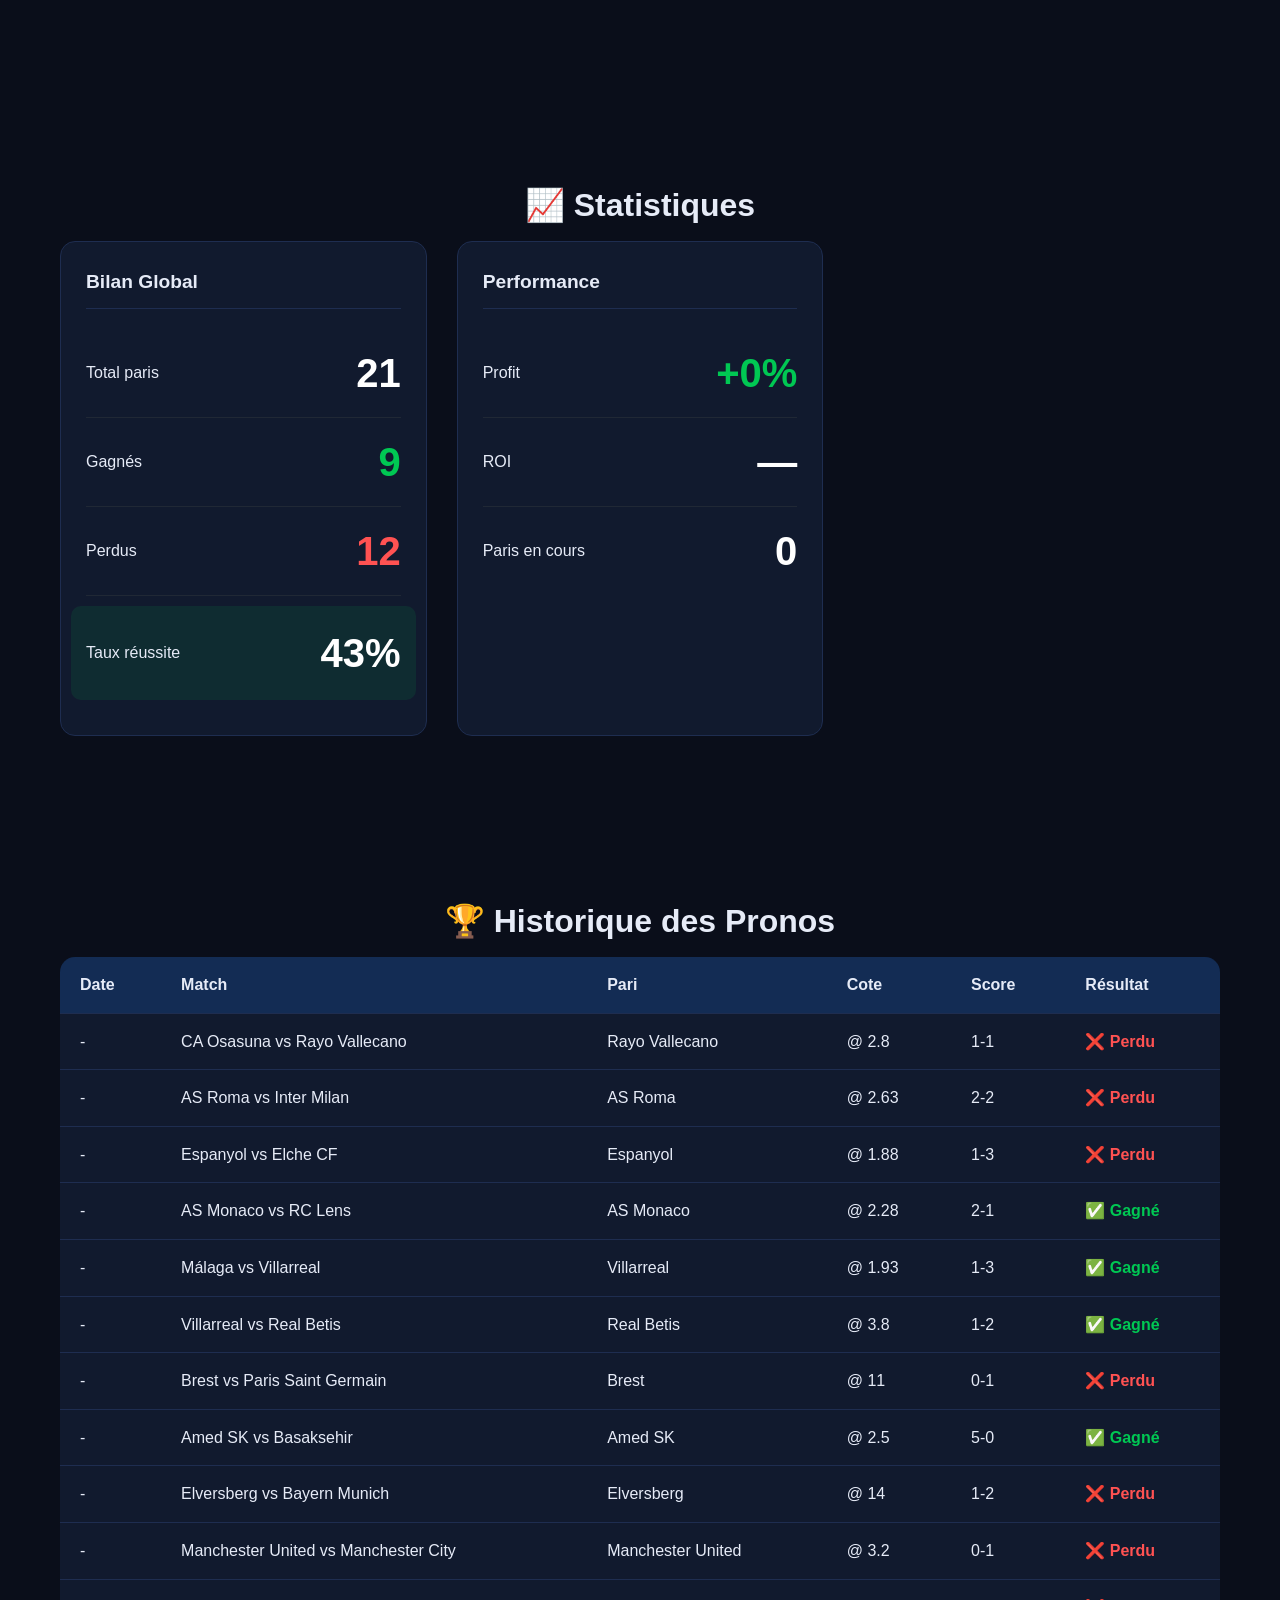
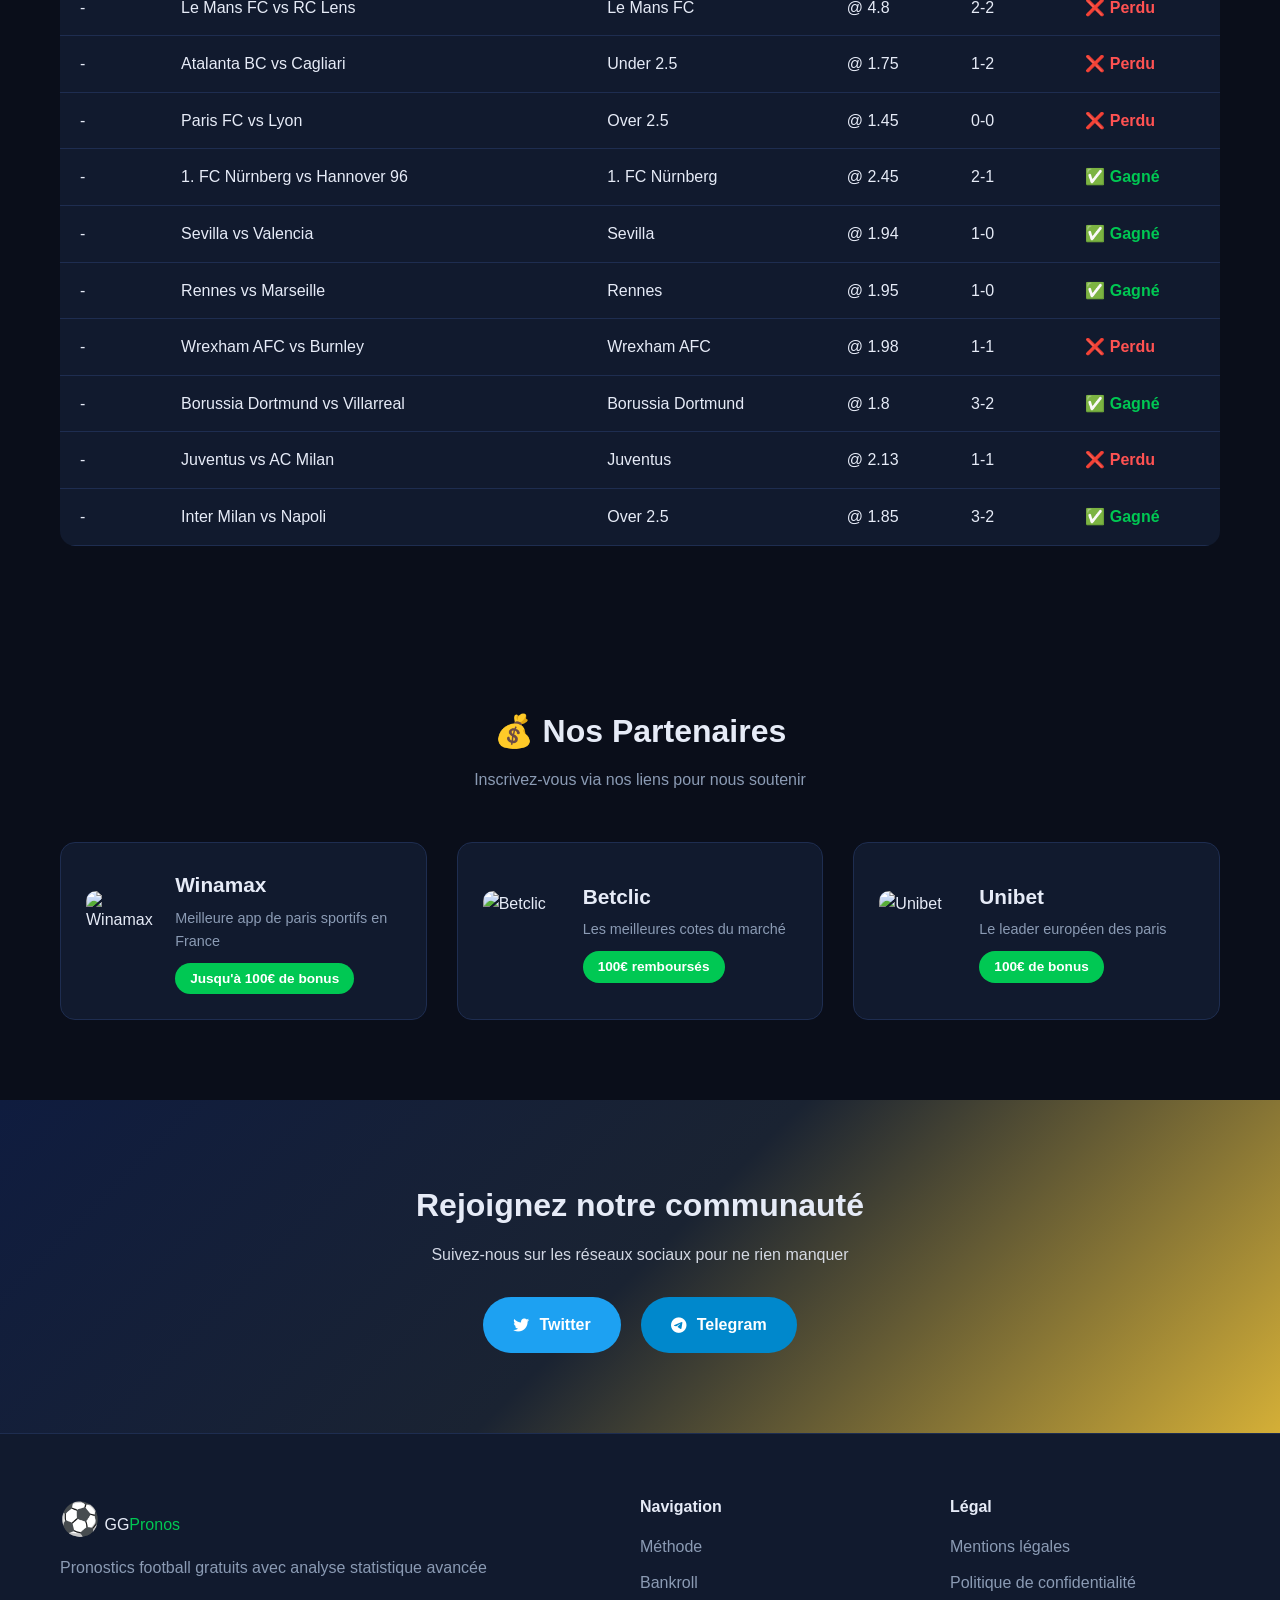
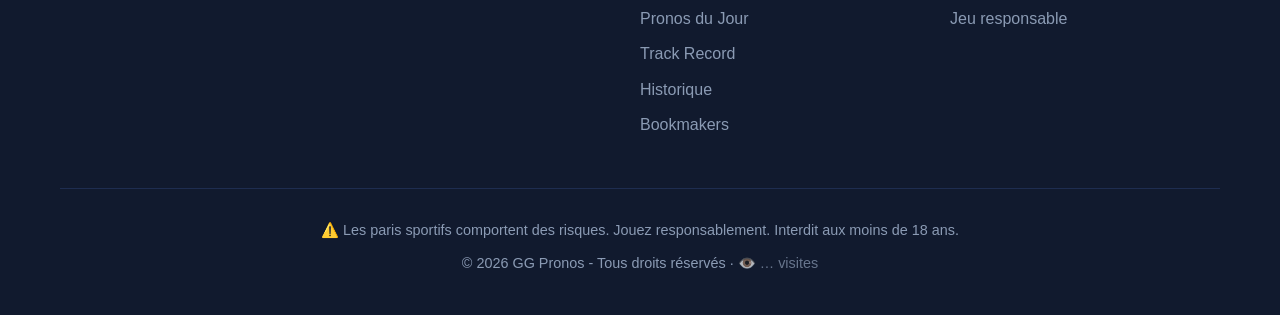
==== commit fe1677d5: "Add GoatCounter tjm-facile" ====
--- a/index.html
+++ b/index.html
@@ -10,6 +10,7 @@
     <meta name="description" content="Pronostics football gratuits avec analyse statistique avancée. BetScan Pro détecte les value bets pour maximiser vos gains.">
     <link rel="stylesheet" href="style.css?v=20260901">
     <link rel="stylesheet" href="https://cdnjs.cloudflare.com/ajax/libs/font-awesome/6.4.0/css/all.min.css">
+    <script data-goatcounter="https://tjm-facile.goatcounter.com/count" async src="//gc.zgo.at/count.js"></script>
 </head>
 <body>
     <!-- Header -->
@@ -264,7 +265,7 @@
             
             <div class="footer-bottom">
                 <p>⚠️ Les paris sportifs comportent des risques. Jouez responsablement. Interdit aux moins de 18 ans.</p>
-                <p>© 2026 GG Pronos - Tous droits réservés</p>
+                <p>© 2026 GG Pronos - Tous droits réservés · <span style="opacity:.7">👁️ <span data-goatcounter="true">…</span> visites</span></p>
             </div>
         </div>
     </footer>
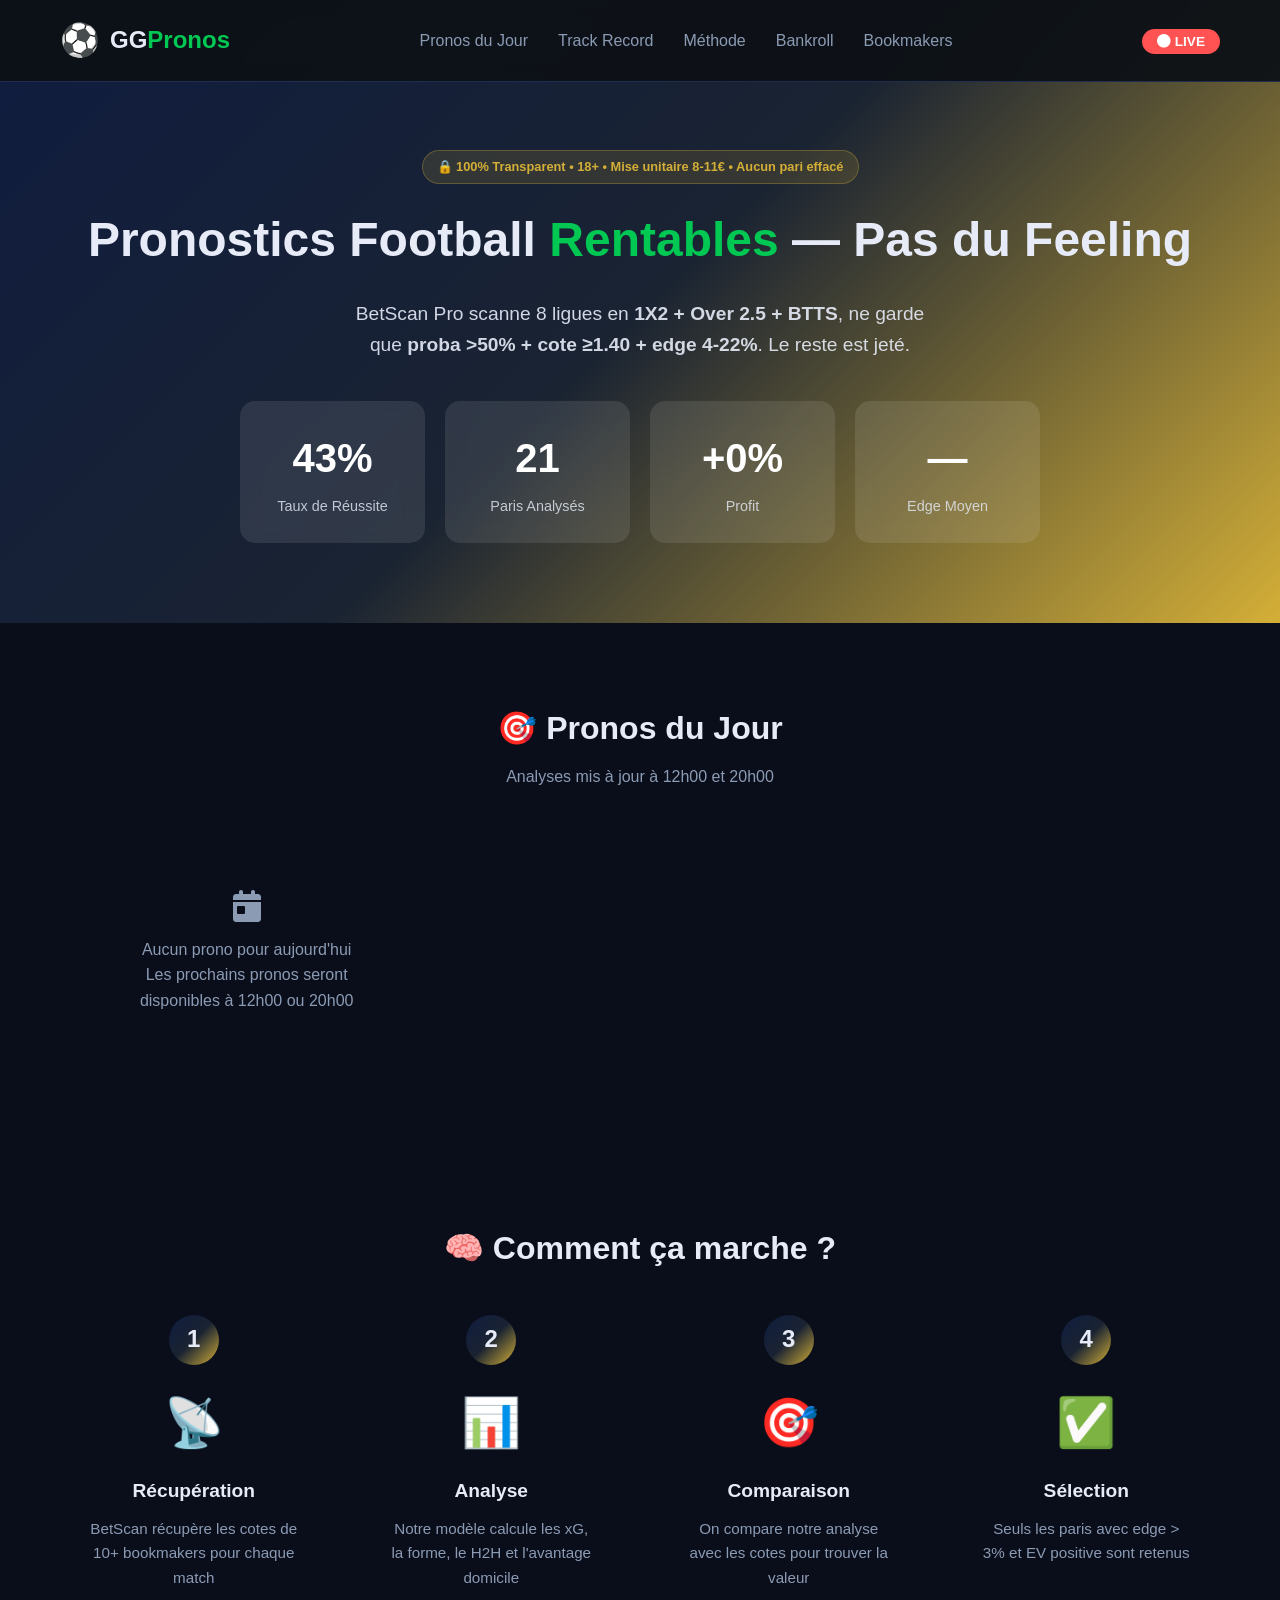
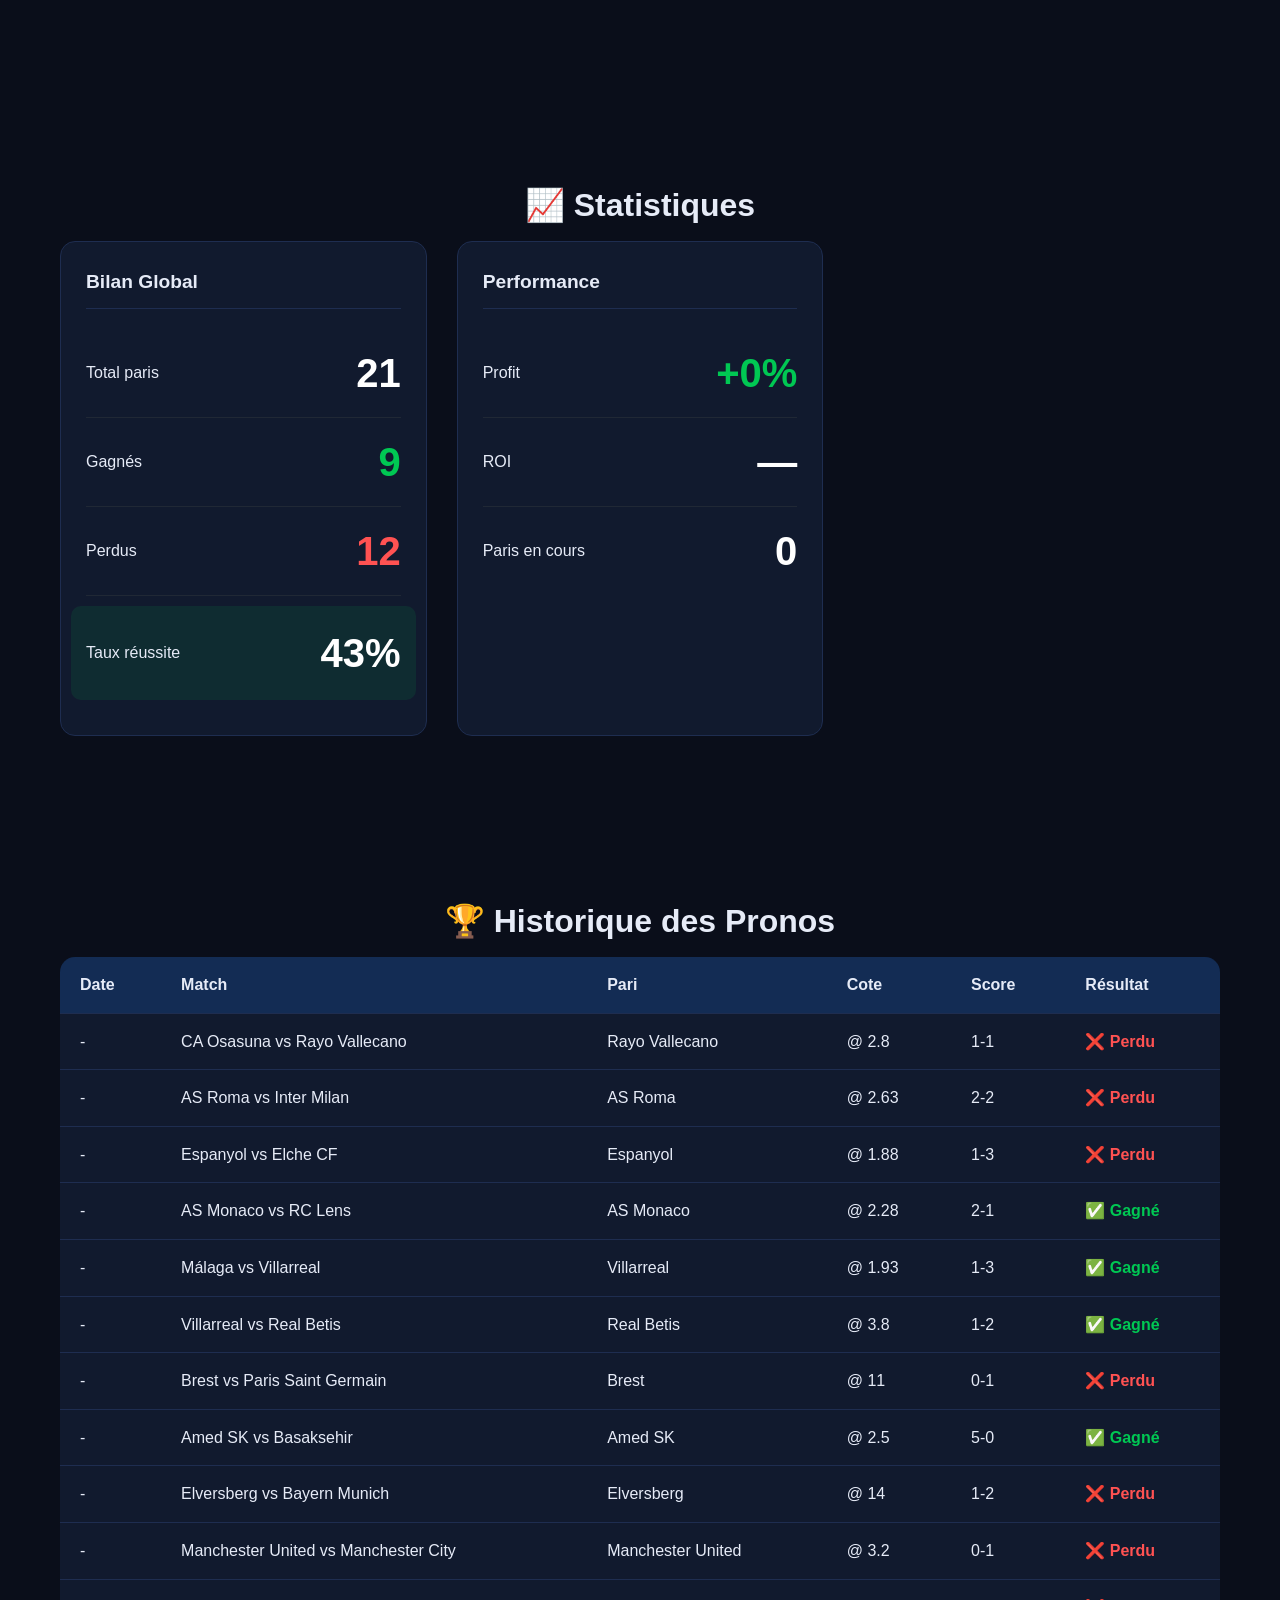
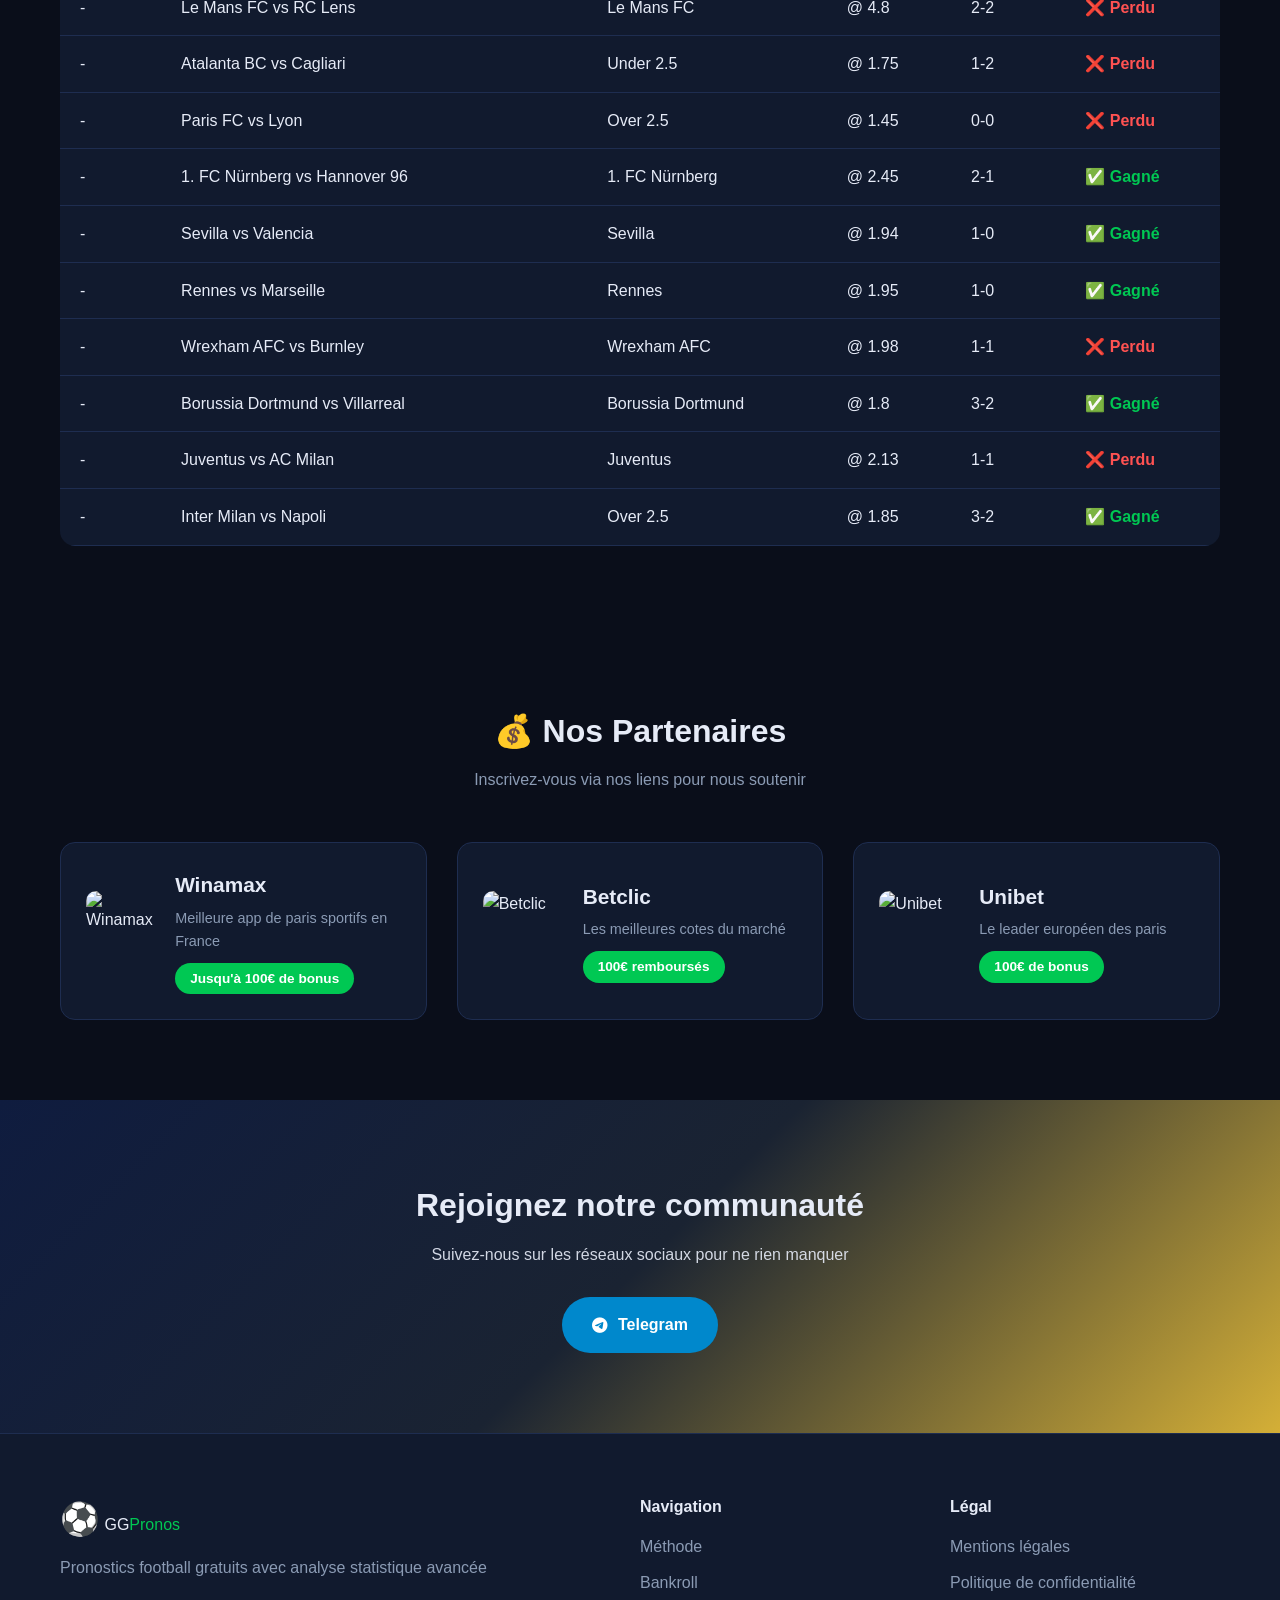
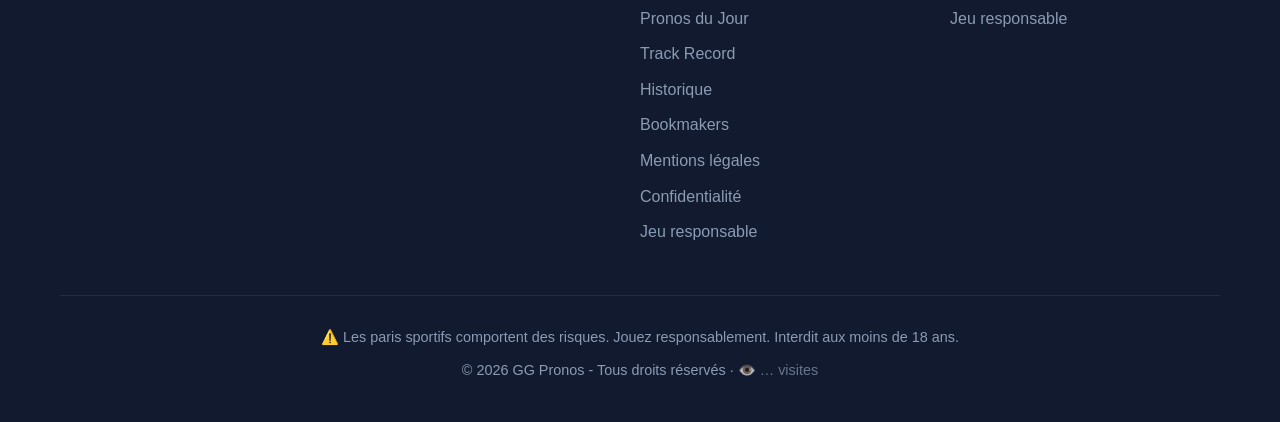
==== commit 98218e9b: "SEO robots/sitemap/canonical/OG, legal pages, nav track, CTA telegram, remove twitter" ====
--- a/index.html
+++ b/index.html
@@ -8,6 +8,14 @@
     <meta http-equiv="Expires" content="0">
     <title>GG Pronos - Pronostics Football Gratuits & Fiables</title>
     <meta name="description" content="Pronostics football gratuits avec analyse statistique avancée. BetScan Pro détecte les value bets pour maximiser vos gains.">
+<link rel="canonical" href="https://lulu7755000-wq.github.io/ggpronos/">
+<meta property="og:type" content="website">
+<meta property="og:title" content="GG Pronos - Pronostics Football Gratuits & Fiables">
+<meta property="og:description" content="Historique transparent, track record public, méthode value bet expliquée. 18+.">
+<meta property="og:url" content="https://lulu7755000-wq.github.io/ggpronos/">
+<meta property="og:image" content="https://lulu7755000-wq.github.io/ggpronos/ggpronos_banner.png">
+<meta name="twitter:card" content="summary_large_image">
+    <link rel="icon" href="data:image/svg+xml,<svg xmlns='http://www.w3.org/2000/svg' viewBox='0 0 100 100'><text y='.9em' font-size='90'>⚽</text></svg>">
     <link rel="stylesheet" href="style.css?v=20260901">
     <link rel="stylesheet" href="https://cdnjs.cloudflare.com/ajax/libs/font-awesome/6.4.0/css/all.min.css">
     <script data-goatcounter="https://tjm-facile.goatcounter.com/count" async src="//gc.zgo.at/count.js"></script>
@@ -36,7 +44,7 @@
     <!-- Hero Section -->
     <section class="hero">
         <div class="container">
-            <div style="display:inline-block;background:rgba(212,175,55,.15);border:1px solid rgba(212,175,55,.3);color:#d4af37;padding:6px 14px;border-radius:20px;font-size:.8rem;font-weight:700;margin-bottom:18px">🔒 100% Transparent • 18+ • 1u Flat • Aucun pari effacé</div>
+            <div style="display:inline-block;background:rgba(212,175,55,.15);border:1px solid rgba(212,175,55,.3);color:#d4af37;padding:6px 14px;border-radius:20px;font-size:.8rem;font-weight:700;margin-bottom:18px">🔒 100% Transparent • 18+ • Mise unitaire 8-11€ • Aucun pari effacé</div>
             <h1>Pronostics Football <span class="accent">Rentables</span> — Pas du Feeling</h1>
             <p class="hero-subtitle">BetScan Pro scanne 8 ligues en <strong>1X2 + Over 2.5 + BTTS</strong>, ne garde que <strong>proba &gt;50% + cote ≥1.40 + edge 4-22%</strong>. Le reste est jeté.</p>
             
@@ -225,9 +233,6 @@
             <p>Suivez-nous sur les réseaux sociaux pour ne rien manquer</p>
             
             <div class="social-links">
-                <a href="https://twitter.com/ggpronos" target="_blank" class="social-btn twitter">
-                    <i class="fab fa-twitter"></i> Twitter
-                </a>
                 <a href="https://t.me/ggpronos" target="_blank" class="social-btn telegram">
                     <i class="fab fa-telegram"></i> Telegram
                 </a>
@@ -253,23 +258,32 @@
                     <a href="track.html">Track Record</a>
                     <a href="#historique">Historique</a>
                     <a href="#affiliations">Bookmakers</a>
+                    <a href="mentions.html">Mentions légales</a>
+                    <a href="confidentialite.html">Confidentialité</a>
+                    <a href="jeu-responsable.html">Jeu responsable</a>
                 </div>
                 
                 <div class="footer-links">
                     <h4>Légal</h4>
-                    <a href="#">Mentions légales</a>
-                    <a href="#">Politique de confidentialité</a>
-                    <a href="#">Jeu responsable</a>
+                    <a href="mentions.html">Mentions légales</a>
+                    <a href="confidentialite.html">Politique de confidentialité</a>
+                    <a href="jeu-responsable.html">Jeu responsable</a>
                 </div>
             </div>
             
             <div class="footer-bottom">
                 <p>⚠️ Les paris sportifs comportent des risques. Jouez responsablement. Interdit aux moins de 18 ans.</p>
-                <p>© 2026 GG Pronos - Tous droits réservés · <span style="opacity:.7">👁️ <span data-goatcounter="true">…</span> visites</span></p>
+                <p>© 2026 GG Pronos - Tous droits réservés · <span style="opacity:.7">👁️ <span id="gc-visits">…</span> visites</span></p>
             </div>
         </div>
     </footer>
 
     <script src="app.js?v=20260901"></script>
+    <script>
+    fetch('https://tjm-facile.goatcounter.com/counter/TOTAL.json')
+    .then(function(r){return r.json();})
+    .then(function(d){var el=document.getElementById('gc-visits');if(el&&d.count)el.textContent=d.count;})
+    .catch(function(){});
+    </script>
 </body>
 </html>
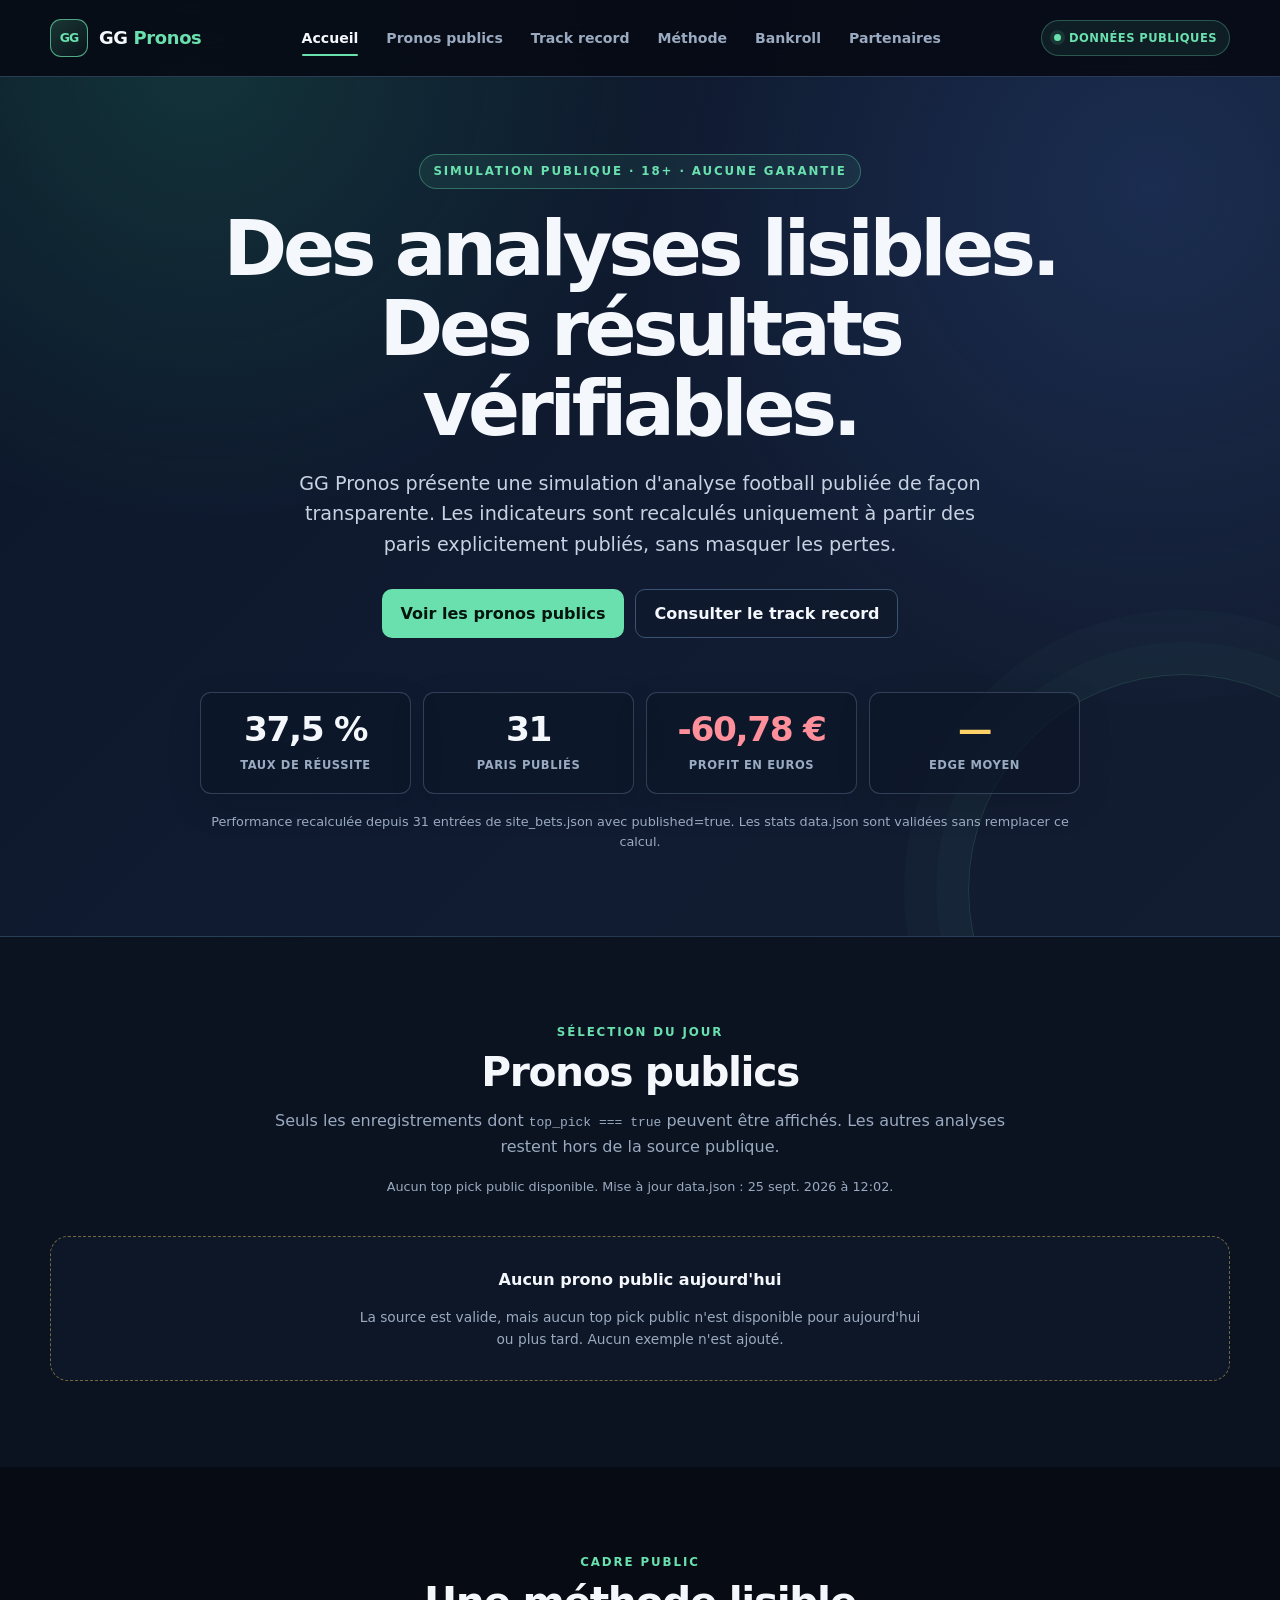
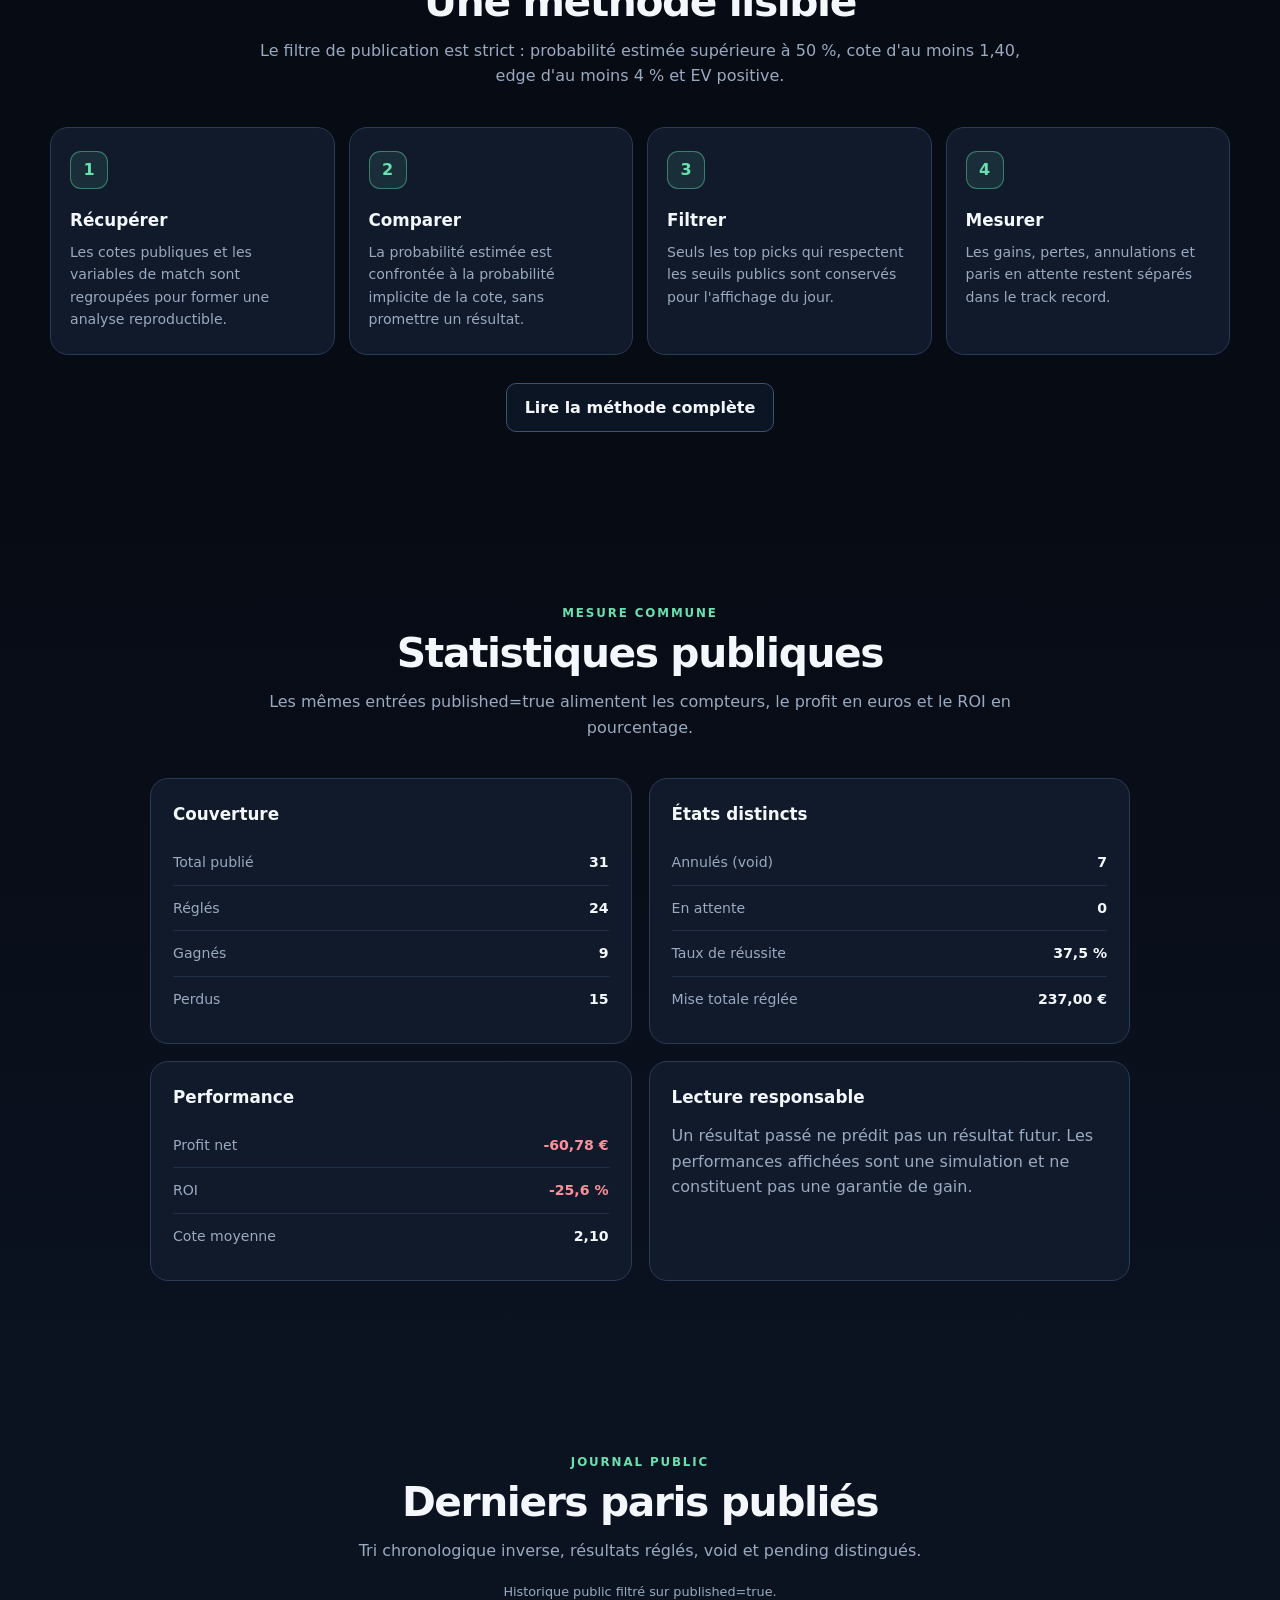
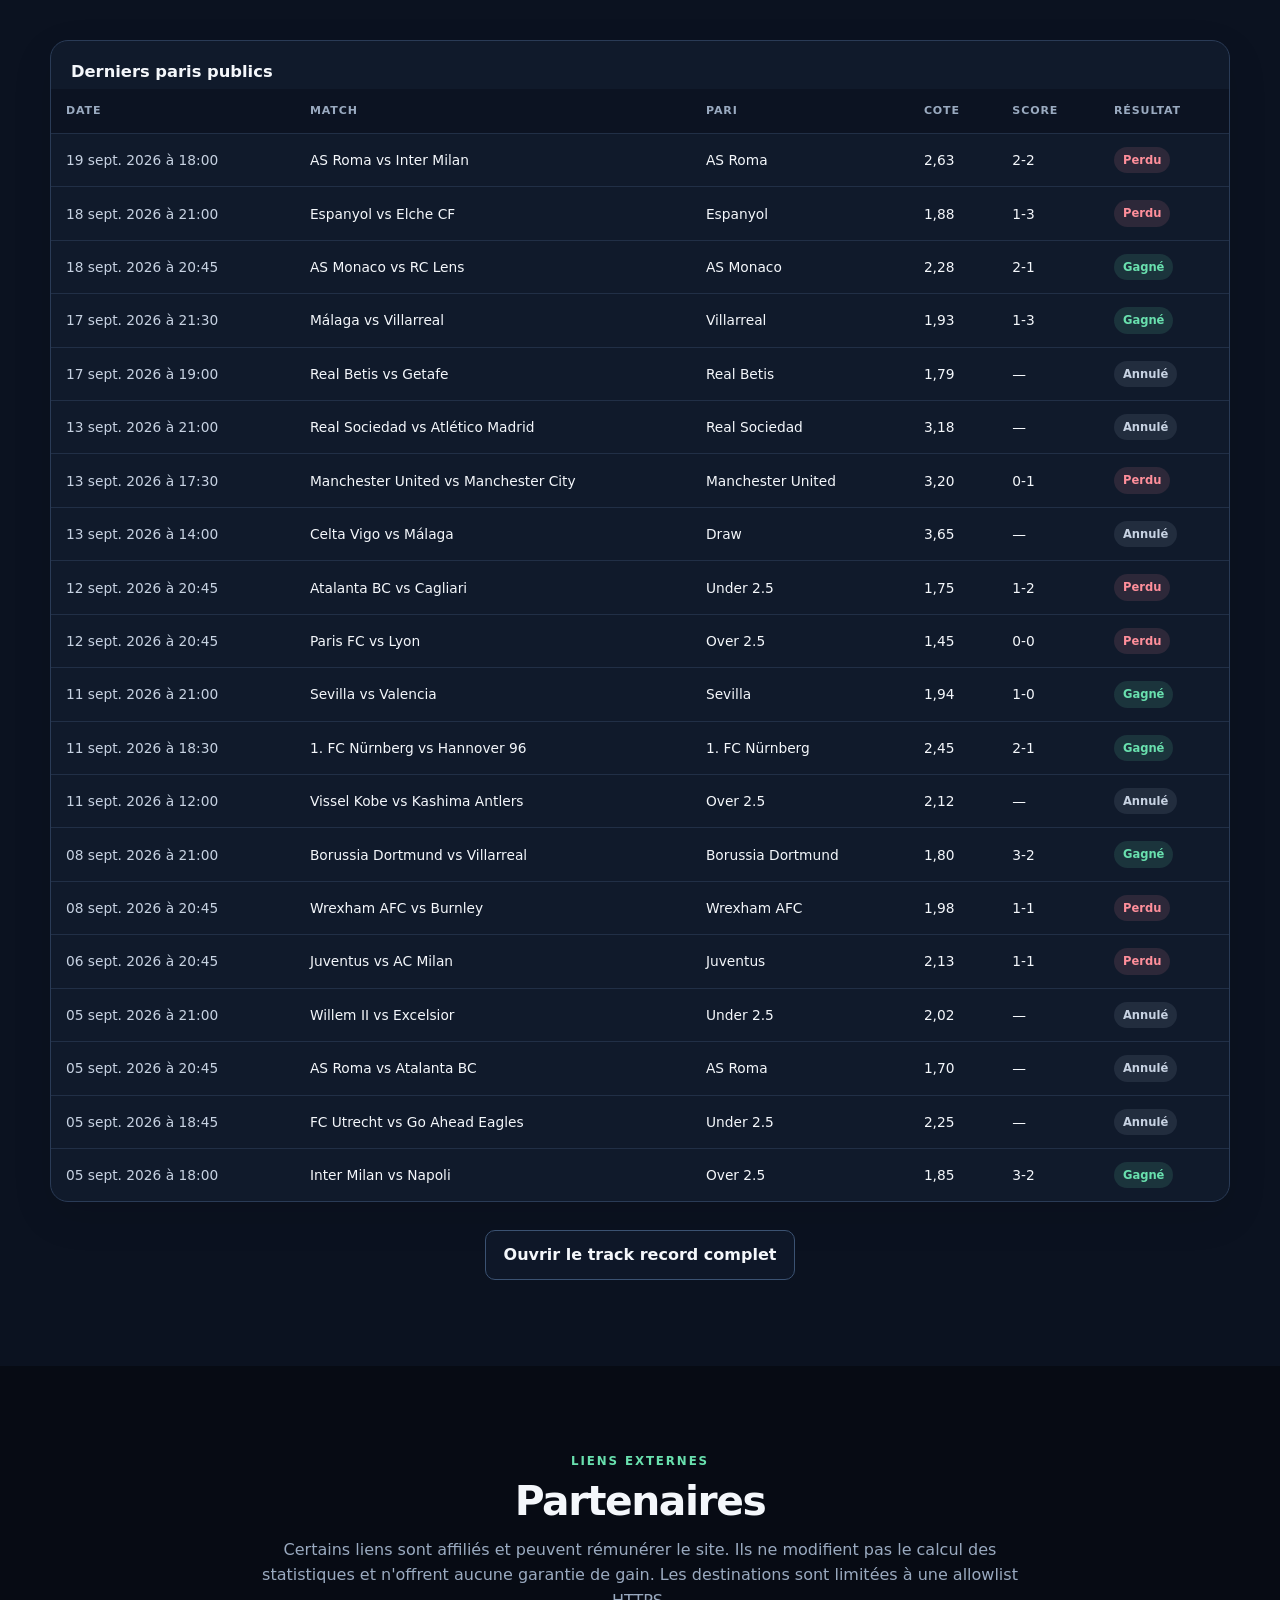
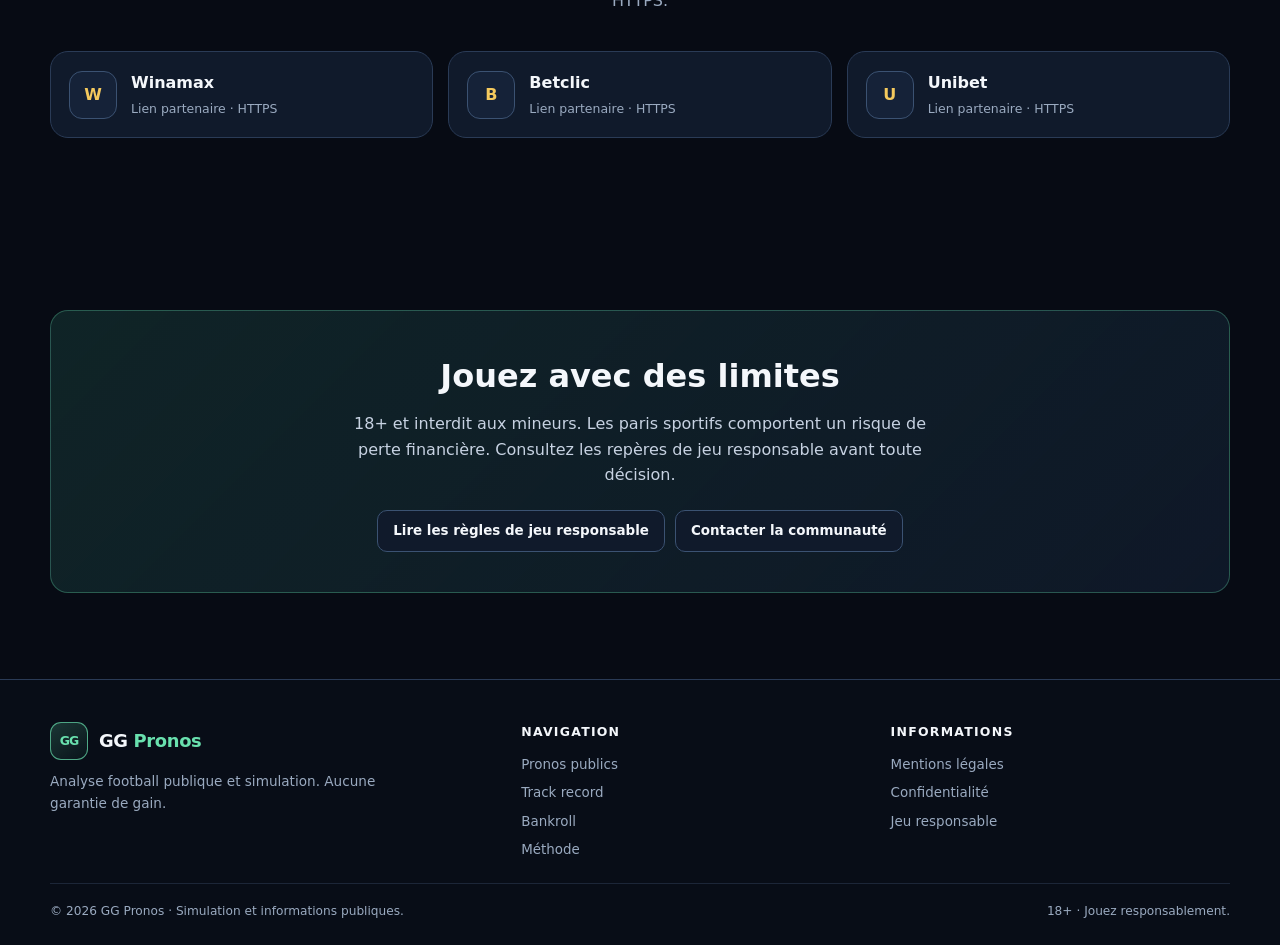
==== commit 44102f9b: "Auto-update from BetScan" ====
--- a/index.html
+++ b/index.html
@@ -1,289 +1,201 @@
-<!DOCTYPE html>
+<!doctype html>
 <html lang="fr">
 <head>
     <meta charset="UTF-8">
-    <meta name="viewport" content="width=device-width, initial-scale=1.0">
-    <meta http-equiv="Cache-Control" content="no-cache, no-store, must-revalidate">
-    <meta http-equiv="Pragma" content="no-cache">
-    <meta http-equiv="Expires" content="0">
-    <title>GG Pronos - Pronostics Football Gratuits & Fiables</title>
-    <meta name="description" content="Pronostics football gratuits avec analyse statistique avancée. BetScan Pro détecte les value bets pour maximiser vos gains.">
-<link rel="canonical" href="https://lulu7755000-wq.github.io/ggpronos/">
-<meta property="og:type" content="website">
-<meta property="og:title" content="GG Pronos - Pronostics Football Gratuits & Fiables">
-<meta property="og:description" content="Historique transparent, track record public, méthode value bet expliquée. 18+.">
-<meta property="og:url" content="https://lulu7755000-wq.github.io/ggpronos/">
-<meta property="og:image" content="https://lulu7755000-wq.github.io/ggpronos/ggpronos_banner.png">
-<meta name="twitter:card" content="summary_large_image">
-    <link rel="icon" href="data:image/svg+xml,<svg xmlns='http://www.w3.org/2000/svg' viewBox='0 0 100 100'><text y='.9em' font-size='90'>⚽</text></svg>">
-    <link rel="stylesheet" href="style.css?v=20260901">
-    <link rel="stylesheet" href="https://cdnjs.cloudflare.com/ajax/libs/font-awesome/6.4.0/css/all.min.css">
-    <script data-goatcounter="https://tjm-facile.goatcounter.com/count" async src="//gc.zgo.at/count.js"></script>
+    <meta name="viewport" content="width=device-width, initial-scale=1">
+    <meta name="description" content="GG Pronos : analyse football publique, top picks de simulation et track record transparent. Aucune garantie de gain, 18+.">
+    <link rel="canonical" href="https://lulu7755000-wq.github.io/ggpronos/">
+    <meta property="og:type" content="website">
+    <meta property="og:title" content="GG Pronos — Analyse football publique">
+    <meta property="og:description" content="Top picks de simulation, track record public et méthode expliquée. 18+, aucune garantie de gain.">
+    <meta property="og:url" content="https://lulu7755000-wq.github.io/ggpronos/">
+    <meta property="og:image" content="https://lulu7755000-wq.github.io/ggpronos/ggpronos_banner.png">
+    <link rel="stylesheet" href="style.css?v=20260925a">
+    <script src="app.js?v=20260925a" defer></script>
 </head>
-<body>
-    <!-- Header -->
-    <header class="header">
-        <div class="container">
-            <a href="index.html" class="logo">
-                <span class="logo-icon">⚽</span>
-                <span class="logo-text">GG<span class="accent">Pronos</span></span>
+<body data-page="home">
+    <a class="skip-link" href="#contenu">Aller au contenu</a>
+    <header class="site-header">
+        <div class="container header-inner">
+            <a class="brand" href="index.html" aria-label="GG Pronos, accueil">
+                <span class="brand-mark" aria-hidden="true">GG</span>
+                <span>GG <span class="brand-accent">Pronos</span></span>
             </a>
-            <nav class="nav">
-                <a href="#pronos" class="nav-link">Pronos du Jour</a>
-                <a href="track.html" class="nav-link">Track Record</a>
-                <a href="methode.html" class="nav-link">Méthode</a>
-                <a href="bankroll.html" class="nav-link">Bankroll</a>
-                <a href="#affiliations" class="nav-link">Bookmakers</a>
+            <button class="menu-toggle" type="button" aria-expanded="false" aria-controls="primary-nav">
+                <span>Menu</span>
+                <span class="menu-bars" aria-hidden="true"></span>
+            </button>
+            <nav id="primary-nav" class="site-nav" aria-label="Navigation principale">
+                <a class="nav-link" href="index.html" aria-current="page">Accueil</a>
+                <a class="nav-link" href="index.html#pronos">Pronos publics</a>
+                <a class="nav-link" href="track.html">Track record</a>
+                <a class="nav-link" href="methode.html">Méthode</a>
+                <a class="nav-link" href="bankroll.html">Bankroll</a>
+                <a class="nav-link" href="#affiliations">Partenaires</a>
             </nav>
-            <div class="header-right">
-                <span class="live-badge"><i class="fas fa-circle"></i> LIVE</span>
-            </div>
+            <span class="status-pill"><span class="status-dot" aria-hidden="true"></span>Données publiques</span>
         </div>
     </header>
 
-    <!-- Hero Section -->
-    <section class="hero">
-        <div class="container">
-            <div style="display:inline-block;background:rgba(212,175,55,.15);border:1px solid rgba(212,175,55,.3);color:#d4af37;padding:6px 14px;border-radius:20px;font-size:.8rem;font-weight:700;margin-bottom:18px">🔒 100% Transparent • 18+ • Mise unitaire 8-11€ • Aucun pari effacé</div>
-            <h1>Pronostics Football <span class="accent">Rentables</span> — Pas du Feeling</h1>
-            <p class="hero-subtitle">BetScan Pro scanne 8 ligues en <strong>1X2 + Over 2.5 + BTTS</strong>, ne garde que <strong>proba &gt;50% + cote ≥1.40 + edge 4-22%</strong>. Le reste est jeté.</p>
-            
-            <div class="hero-stats">
-                <div class="stat-card">
-                    <div class="stat-value" id="win-rate">—</div>
-                    <div class="stat-label">Taux de Réussite</div>
-                </div>
-                <div class="stat-card">
-                    <div class="stat-value" id="total-bets">0</div>
-                    <div class="stat-label">Paris Analysés</div>
-                </div>
-                <div class="stat-card">
-                    <div class="stat-value" id="profit">0%</div>
-                    <div class="stat-label">Profit</div>
-                </div>
-                <div class="stat-card">
-                    <div class="stat-value" id="edge">—</div>
-                    <div class="stat-label">Edge Moyen</div>
-                </div>
+    <main id="contenu">
+        <section class="hero" aria-labelledby="hero-title">
+            <div class="container hero-inner">
+                <p class="eyebrow">Simulation publique · 18+ · aucune garantie</p>
+                <h1 id="hero-title">Des analyses lisibles. Des résultats vérifiables.</h1>
+                <p class="hero-copy">GG Pronos présente une simulation d'analyse football publiée de façon transparente. Les indicateurs sont recalculés uniquement à partir des paris explicitement publiés, sans masquer les pertes.</p>
+                <div class="hero-actions">
+                    <a class="button" href="#pronos">Voir les pronos publics</a>
+                    <a class="button button-secondary" href="track.html">Consulter le track record</a>
+                </div>
+                <div class="hero-stats" aria-label="Indicateurs publics">
+                    <div class="stat-card"><div class="stat-value" id="win-rate">—</div><div class="stat-label">Taux de réussite</div></div>
+                    <div class="stat-card"><div class="stat-value" id="total-bets">—</div><div class="stat-label">Paris publiés</div></div>
+                    <div class="stat-card"><div class="stat-value" id="profit">—</div><div class="stat-label">Profit en euros</div></div>
+                    <div class="stat-card"><div class="stat-value" id="edge">—</div><div class="stat-label">Edge moyen</div></div>
+                </div>
+                <p id="stats-source" class="source-note" role="status" aria-live="polite">Chargement des données publiques…</p>
+            </div>
+        </section>
+
+        <section id="pronos" class="section pronos-section" aria-labelledby="pronos-title">
+            <div class="container">
+                <div class="section-heading">
+                    <p class="section-kicker">Sélection du jour</p>
+                    <h2 id="pronos-title" class="section-title">Pronos publics</h2>
+                    <p class="section-subtitle">Seuls les enregistrements dont <code>top_pick === true</code> peuvent être affichés. Les autres analyses restent hors de la source publique.</p>
+                    <p id="pronos-source" class="source-note" role="status" aria-live="polite">Chargement des pronos publics…</p>
+                </div>
+                <div id="pronos-container" class="pronos-grid" aria-live="polite">
+                    <div class="loading-state" role="status"><strong>Chargement des pronos publics</strong><p>Lecture de data.json en cours.</p></div>
+                </div>
+            </div>
+        </section>
+
+        <section class="section" aria-labelledby="methode-title">
+            <div class="container">
+                <div class="section-heading">
+                    <p class="section-kicker">Cadre public</p>
+                    <h2 id="methode-title" class="section-title">Une méthode lisible</h2>
+                    <p class="section-subtitle">Le filtre de publication est strict : probabilité estimée supérieure à 50 %, cote d'au moins 1,40, edge d'au moins 4 % et EV positive.</p>
+                </div>
+                <div class="steps-grid">
+                    <article class="step-card"><div class="step-number">1</div><h3>Récupérer</h3><p>Les cotes publiques et les variables de match sont regroupées pour former une analyse reproductible.</p></article>
+                    <article class="step-card"><div class="step-number">2</div><h3>Comparer</h3><p>La probabilité estimée est confrontée à la probabilité implicite de la cote, sans promettre un résultat.</p></article>
+                    <article class="step-card"><div class="step-number">3</div><h3>Filtrer</h3><p>Seuls les top picks qui respectent les seuils publics sont conservés pour l'affichage du jour.</p></article>
+                    <article class="step-card"><div class="step-number">4</div><h3>Mesurer</h3><p>Les gains, pertes, annulations et paris en attente restent séparés dans le track record.</p></article>
+                </div>
+                <div class="button-row"><a class="button button-secondary" href="methode.html">Lire la méthode complète</a></div>
+            </div>
+        </section>
+
+        <section id="stats" class="section stats-section" aria-labelledby="stats-title">
+            <div class="container">
+                <div class="section-heading">
+                    <p class="section-kicker">Mesure commune</p>
+                    <h2 id="stats-title" class="section-title">Statistiques publiques</h2>
+                    <p class="section-subtitle">Les mêmes entrées published=true alimentent les compteurs, le profit en euros et le ROI en pourcentage.</p>
+                </div>
+                <div class="stats-grid">
+                    <article class="stat-panel">
+                        <h3>Couverture</h3>
+                        <div class="stat-list">
+                            <div class="stat-line"><span>Total publié</span><strong id="stats-total" class="stat-line-value">—</strong></div>
+                            <div class="stat-line"><span>Réglés</span><strong id="stats-settled" class="stat-line-value">—</strong></div>
+                            <div class="stat-line"><span>Gagnés</span><strong id="stats-won" class="stat-line-value">—</strong></div>
+                            <div class="stat-line"><span>Perdus</span><strong id="stats-lost" class="stat-line-value">—</strong></div>
+                        </div>
+                    </article>
+                    <article class="stat-panel">
+                        <h3>États distincts</h3>
+                        <div class="stat-list">
+                            <div class="stat-line"><span>Annulés (void)</span><strong id="stats-void" class="stat-line-value">—</strong></div>
+                            <div class="stat-line"><span>En attente</span><strong id="stats-pending" class="stat-line-value">—</strong></div>
+                            <div class="stat-line"><span>Taux de réussite</span><strong id="stats-winrate" class="stat-line-value">—</strong></div>
+                            <div class="stat-line"><span>Mise totale réglée</span><strong id="stats-staked" class="stat-line-value">—</strong></div>
+                        </div>
+                    </article>
+                    <article class="stat-panel">
+                        <h3>Performance</h3>
+                        <div class="stat-list">
+                            <div class="stat-line"><span>Profit net</span><strong id="stats-profit" class="stat-line-value">—</strong></div>
+                            <div class="stat-line"><span>ROI</span><strong id="stats-roi" class="stat-line-value">—</strong></div>
+                            <div class="stat-line"><span>Cote moyenne</span><strong id="stats-odds" class="stat-line-value">—</strong></div>
+                        </div>
+                    </article>
+                    <article class="stat-panel">
+                        <h3>Lecture responsable</h3>
+                        <p class="section-subtitle">Un résultat passé ne prédit pas un résultat futur. Les performances affichées sont une simulation et ne constituent pas une garantie de gain.</p>
+                    </article>
+                </div>
+            </div>
+        </section>
+
+        <section id="historique" class="section history-section" aria-labelledby="history-title">
+            <div class="container">
+                <div class="section-heading">
+                    <p class="section-kicker">Journal public</p>
+                    <h2 id="history-title" class="section-title">Derniers paris publiés</h2>
+                    <p class="section-subtitle">Tri chronologique inverse, résultats réglés, void et pending distingués.</p>
+                    <p id="history-source" class="source-note" role="status" aria-live="polite">Chargement de l'historique public…</p>
+                </div>
+                <div class="table-card">
+                    <div class="table-wrap">
+                        <table class="data-table">
+                            <caption>Derniers paris publics</caption>
+                            <thead><tr><th scope="col">Date</th><th scope="col">Match</th><th scope="col">Pari</th><th scope="col">Cote</th><th scope="col">Score</th><th scope="col">Résultat</th></tr></thead>
+                            <tbody id="history-body"><tr class="empty-row"><td colspan="6">Chargement de l'historique public…</td></tr></tbody>
+                        </table>
+                    </div>
+                </div>
+                <div class="button-row"><a class="button button-secondary" href="track.html">Ouvrir le track record complet</a></div>
+            </div>
+        </section>
+
+        <section id="affiliations" class="section" aria-labelledby="partners-title">
+            <div class="container">
+                <div class="section-heading">
+                    <p class="section-kicker">Liens externes</p>
+                    <h2 id="partners-title" class="section-title">Partenaires</h2>
+                    <p class="section-subtitle">Certains liens sont affiliés et peuvent rémunérer le site. Ils ne modifient pas le calcul des statistiques et n'offrent aucune garantie de gain. Les destinations sont limitées à une allowlist HTTPS.</p>
+                </div>
+                <div class="partner-grid">
+                    <a class="partner-card" href="https://www.winamax.fr/parrainage/invite.php?code=GG7H9E" target="_blank" rel="noopener noreferrer"><span class="partner-mark" aria-hidden="true">W</span><span class="partner-copy"><strong>Winamax</strong><span>Lien partenaire · HTTPS</span></span></a>
+                    <a class="partner-card" href="https://www.betclic.fr/" target="_blank" rel="noopener noreferrer"><span class="partner-mark" aria-hidden="true">B</span><span class="partner-copy"><strong>Betclic</strong><span>Lien partenaire · HTTPS</span></span></a>
+                    <a class="partner-card" href="https://www.unibet.fr/" target="_blank" rel="noopener noreferrer"><span class="partner-mark" aria-hidden="true">U</span><span class="partner-copy"><strong>Unibet</strong><span>Lien partenaire · HTTPS</span></span></a>
+                </div>
+            </div>
+        </section>
+
+        <section class="section" aria-labelledby="responsibility-title">
+            <div class="container">
+                <div class="cta-panel">
+                    <h2 id="responsibility-title">Jouez avec des limites</h2>
+                    <p>18+ et interdit aux mineurs. Les paris sportifs comportent un risque de perte financière. Consultez les repères de jeu responsable avant toute décision.</p>
+                    <div class="social-links">
+                        <a class="social-link" href="jeu-responsable.html">Lire les règles de jeu responsable</a>
+                        <a class="social-link" href="https://t.me/ggpronos" target="_blank" rel="noopener noreferrer">Contacter la communauté</a>
+                    </div>
+                </div>
+            </div>
+        </section>
+    </main>
+
+    <footer class="site-footer">
+        <div class="container footer-inner">
+            <div class="footer-brand">
+                <a class="brand" href="index.html"><span class="brand-mark" aria-hidden="true">GG</span><span>GG <span class="brand-accent">Pronos</span></span></a>
+                <p>Analyse football publique et simulation. Aucune garantie de gain.</p>
+            </div>
+            <div>
+                <h2 class="footer-heading">Navigation</h2>
+                <nav class="footer-links" aria-label="Navigation de pied de page"><a href="index.html#pronos">Pronos publics</a><a href="track.html">Track record</a><a href="bankroll.html">Bankroll</a><a href="methode.html">Méthode</a></nav>
+            </div>
+            <div>
+                <h2 class="footer-heading">Informations</h2>
+                <nav class="footer-links" aria-label="Informations légales"><a href="mentions.html">Mentions légales</a><a href="confidentialite.html">Confidentialité</a><a href="jeu-responsable.html">Jeu responsable</a></nav>
             </div>
         </div>
-    </section>
-
-    <!-- Pronos du Jour -->
-    <section id="pronos" class="section pronos-section">
-        <div class="container">
-            <h2 class="section-title">🎯 Pronos du Jour</h2>
-            <p class="section-subtitle">Analyses mis à jour à 12h00 et 20h00</p>
-            
-            <div class="pronos-grid" id="pronos-container">
-                <!-- Les pronos seront chargés ici via JavaScript -->
-                <div class="loading">
-                    <i class="fas fa-spinner fa-spin"></i>
-                    Chargement des pronos...
-                </div>
-            </div>
-        </div>
-    </section>
-
-    <!-- Comment ça marche -->
-    <section class="section how-section">
-        <div class="container">
-            <h2 class="section-title">🧠 Comment ça marche ?</h2>
-            
-            <div class="steps-grid">
-                <div class="step-card">
-                    <div class="step-number">1</div>
-                    <div class="step-icon">📡</div>
-                    <h3>Récupération</h3>
-                    <p>BetScan récupère les cotes de 10+ bookmakers pour chaque match</p>
-                </div>
-                <div class="step-card">
-                    <div class="step-number">2</div>
-                    <div class="step-icon">📊</div>
-                    <h3>Analyse</h3>
-                    <p>Notre modèle calcule les xG, la forme, le H2H et l'avantage domicile</p>
-                </div>
-                <div class="step-card">
-                    <div class="step-number">3</div>
-                    <div class="step-icon">🎯</div>
-                    <h3>Comparaison</h3>
-                    <p>On compare notre analyse avec les cotes pour trouver la valeur</p>
-                </div>
-                <div class="step-card">
-                    <div class="step-number">4</div>
-                    <div class="step-icon">✅</div>
-                    <h3>Sélection</h3>
-                    <p>Seuls les paris avec edge > 3% et EV positive sont retenus</p>
-                </div>
-            </div>
-        </div>
-    </section>
-
-    <!-- Statistiques -->
-    <section id="stats" class="section stats-section">
-        <div class="container">
-            <h2 class="section-title">📈 Statistiques</h2>
-            
-            <div class="stats-grid">
-                <div class="stat-detail-card">
-                    <h3>Bilan Global</h3>
-                    <div class="stat-row">
-                        <span>Total paris</span>
-                        <span class="stat-value" id="stats-total">0</span>
-                    </div>
-                    <div class="stat-row">
-                        <span>Gagnés</span>
-                        <span class="stat-value won" id="stats-won">0</span>
-                    </div>
-                    <div class="stat-row">
-                        <span>Perdus</span>
-                        <span class="stat-value lost" id="stats-lost">0</span>
-                    </div>
-                    <div class="stat-row highlight">
-                        <span>Taux réussite</span>
-                        <span class="stat-value" id="stats-winrate">—</span>
-                    </div>
-                </div>
-                
-                <div class="stat-detail-card">
-                    <h3>Performance</h3>
-                    <div class="stat-row">
-                        <span>Profit</span>
-                        <span class="stat-value profit" id="stats-profit">0%</span>
-                    </div>
-                    <div class="stat-row">
-                        <span>ROI</span>
-                        <span class="stat-value" id="stats-roi">—</span>
-                    </div>
-                    <div class="stat-row">
-                        <span>Paris en cours</span>
-                        <span class="stat-value" id="stats-pending">0</span>
-                    </div>
-                </div>
-            </div>
-        </div>
-    </section>
-
-    <!-- Historique -->
-    <section id="historique" class="section history-section">
-        <div class="container">
-            <h2 class="section-title">🏆 Historique des Pronos</h2>
-            
-            <div class="history-table-container">
-                <table class="history-table" id="history-table">
-                    <thead>
-                        <tr>
-                            <th>Date</th>
-                            <th>Match</th>
-                            <th>Pari</th>
-                            <th>Cote</th>
-                            <th>Score</th>
-                            <th>Résultat</th>
-                        </tr>
-                    </thead>
-                    <tbody id="history-body">
-                        <!-- L'historique sera chargé ici -->
-                    </tbody>
-                </table>
-            </div>
-        </div>
-    </section>
-
-    <!-- Affiliations -->
-    <section id="affiliations" class="section affiliations-section">
-        <div class="container">
-            <h2 class="section-title">💰 Nos Partenaires</h2>
-            <p class="section-subtitle">Inscrivez-vous via nos liens pour nous soutenir</p>
-            
-            <div class="affiliations-grid">
-                <a href="https://www.winamax.fr/parrainage/invite.php?code=GG7H9E" target="_blank" class="affiliation-card">
-                    <img src="https://upload.wikimedia.org/wikipedia/fr/thumb/c/c8/Winamax_logo.svg/1200px-Winamax_logo.svg.png" alt="Winamax">
-                    <div class="affiliation-info">
-                        <h3>Winamax</h3>
-                        <p>Meilleure app de paris sportifs en France</p>
-                        <span class="bonus">Jusqu'à 100€ de bonus</span>
-                    </div>
-                </a>
-                
-                <a href="https://www.betclic.fr/" target="_blank" class="affiliation-card">
-                    <img src="https://upload.wikimedia.org/wikipedia/fr/thumb/5/5c/Betclic_logo_2021.svg/1200px-Betclic_logo_2021.svg.png" alt="Betclic">
-                    <div class="affiliation-info">
-                        <h3>Betclic</h3>
-                        <p>Les meilleures cotes du marché</p>
-                        <span class="bonus">100€ remboursés</span>
-                    </div>
-                </a>
-                
-                <a href="https://www.unibet.fr/" target="_blank" class="affiliation-card">
-                    <img src="https://upload.wikimedia.org/wikipedia/fr/thumb/a/a2/Unibet_logo.svg/1200px-Unibet_logo.svg.png" alt="Unibet">
-                    <div class="affiliation-info">
-                        <h3>Unibet</h3>
-                        <p>Le leader européen des paris</p>
-                        <span class="bonus">100€ de bonus</span>
-                    </div>
-                </a>
-            </div>
-        </div>
-    </section>
-
-    <!-- CTA Section -->
-    <section class="section cta-section">
-        <div class="container">
-            <h2>Rejoignez notre communauté</h2>
-            <p>Suivez-nous sur les réseaux sociaux pour ne rien manquer</p>
-            
-            <div class="social-links">
-                <a href="https://t.me/ggpronos" target="_blank" class="social-btn telegram">
-                    <i class="fab fa-telegram"></i> Telegram
-                </a>
-            </div>
-        </div>
-    </section>
-
-    <!-- Footer -->
-    <footer class="footer">
-        <div class="container">
-            <div class="footer-content">
-                <div class="footer-brand">
-                    <span class="logo-icon">⚽</span>
-                    <span class="logo-text">GG<span class="accent">Pronos</span></span>
-                    <p>Pronostics football gratuits avec analyse statistique avancée</p>
-                </div>
-                
-                <div class="footer-links">
-                    <h4>Navigation</h4>
-                    <a href="methode.html">Méthode</a>
-                    <a href="bankroll.html">Bankroll</a>
-                    <a href="#pronos">Pronos du Jour</a>
-                    <a href="track.html">Track Record</a>
-                    <a href="#historique">Historique</a>
-                    <a href="#affiliations">Bookmakers</a>
-                    <a href="mentions.html">Mentions légales</a>
-                    <a href="confidentialite.html">Confidentialité</a>
-                    <a href="jeu-responsable.html">Jeu responsable</a>
-                </div>
-                
-                <div class="footer-links">
-                    <h4>Légal</h4>
-                    <a href="mentions.html">Mentions légales</a>
-                    <a href="confidentialite.html">Politique de confidentialité</a>
-                    <a href="jeu-responsable.html">Jeu responsable</a>
-                </div>
-            </div>
-            
-            <div class="footer-bottom">
-                <p>⚠️ Les paris sportifs comportent des risques. Jouez responsablement. Interdit aux moins de 18 ans.</p>
-                <p>© 2026 GG Pronos - Tous droits réservés · <span style="opacity:.7">👁️ <span id="gc-visits">…</span> visites</span></p>
-            </div>
-        </div>
+        <div class="container footer-bottom"><p>© 2026 GG Pronos · Simulation et informations publiques.</p><p>18+ · Jouez responsablement.</p></div>
     </footer>
-
-    <script src="app.js?v=20260901"></script>
-    <script>
-    fetch('https://tjm-facile.goatcounter.com/counter/TOTAL.json')
-    .then(function(r){return r.json();})
-    .then(function(d){var el=document.getElementById('gc-visits');if(el&&d.count)el.textContent=d.count;})
-    .catch(function(){});
-    </script>
 </body>
 </html>
--- a/style.css
+++ b/style.css
@@ -1,543 +1,1300 @@
-/* GG Pronos - Style Complet */
 :root {
-    --primary: #d4af37;
-    --primary-dark: #b8941f;
-    --accent: #00c853;
-    --danger: #ff5252;
-    --warning: #ffc107;
-    --bg-dark: #0a0e1a;
-    --bg-card: #111a2e;
-    --bg-card-hover: #1a2548;
-    --text: #e6ebf7;
-    --text-muted: #8b9bb4;
-    --border: #1e2d50;
-    --gradient: linear-gradient(135deg, #0f1c3f 0%, #1a2332 50%, #d4af37 100%);
+    color-scheme: dark;
+    --bg: #070b14;
+    --bg-soft: #0b1220;
+    --surface: #101a2b;
+    --surface-raised: #152238;
+    --surface-hover: #1b2b45;
+    --border: #2a3b56;
+    --border-strong: #3b5272;
+    --text: #f4f7fb;
+    --text-soft: #c7d2e2;
+    --muted: #9aaac0;
+    --accent: #69e0ae;
+    --accent-strong: #35c98a;
+    --accent-ink: #04150e;
+    --gold: #f4c95d;
+    --warning: #ffd166;
+    --danger: #ff8f9b;
+    --danger-soft: rgba(255, 143, 155, .12);
+    --focus: #f7d774;
+    --shadow: 0 24px 70px rgba(0, 0, 0, .28);
+    --radius: 18px;
+    --radius-small: 11px;
+    --container: 1180px;
+    --gradient: radial-gradient(circle at 15% 5%, rgba(53, 201, 138, .16), transparent 34%), radial-gradient(circle at 90% 20%, rgba(75, 125, 220, .18), transparent 38%), linear-gradient(135deg, #0b1628 0%, #101b31 54%, #131d31 100%);
 }
 
 * {
+    box-sizing: border-box;
     margin: 0;
     padding: 0;
-    box-sizing: border-box;
+}
+
+html {
+    min-width: 320px;
+    scroll-behavior: smooth;
 }
 
 body {
-    font-family: -apple-system, BlinkMacSystemFont, 'Segoe UI', Roboto, Oxygen, Ubuntu, sans-serif;
-    background: var(--bg-dark);
+    min-width: 320px;
+    min-height: 100vh;
+    overflow-x: hidden;
+    background: var(--bg);
     color: var(--text);
+    font-family: Inter, ui-sans-serif, system-ui, -apple-system, BlinkMacSystemFont, "Segoe UI", sans-serif;
     line-height: 1.6;
+    text-rendering: optimizeLegibility;
+}
+
+body::before {
+    position: fixed;
+    z-index: -1;
+    inset: 0;
+    background: radial-gradient(circle at 50% 0%, rgba(44, 83, 144, .12), transparent 42%);
+    content: "";
+    pointer-events: none;
+}
+
+img,
+canvas,
+svg {
+    max-width: 100%;
+}
+
+button,
+a,
+input,
+select,
+textarea {
+    font: inherit;
+}
+
+a {
+    color: inherit;
+}
+
+button,
+a {
+    -webkit-tap-highlight-color: transparent;
+}
+
+:focus-visible {
+    outline: 3px solid var(--focus);
+    outline-offset: 3px;
+}
+
+.skip-link {
+    position: fixed;
+    z-index: 2000;
+    top: 10px;
+    left: 12px;
+    padding: 10px 15px;
+    border-radius: 8px;
+    background: var(--focus);
+    color: #171105;
+    font-weight: 800;
+    text-decoration: none;
+    transform: translateY(-150%);
+    transition: transform .2s ease;
+}
+
+.skip-link:focus {
+    transform: translateY(0);
 }
 
 .container {
-    max-width: 1200px;
+    width: min(var(--container), calc(100% - 40px));
     margin: 0 auto;
-    padding: 0 20px;
-}
-
-/* Header */
-.header {
-    background: rgba(13, 17, 23, 0.95);
-    backdrop-filter: blur(10px);
-    border-bottom: 1px solid var(--border);
+}
+
+.visually-hidden {
+    position: absolute !important;
+    width: 1px !important;
+    height: 1px !important;
+    padding: 0 !important;
+    overflow: hidden !important;
+    clip: rect(0, 0, 0, 0) !important;
+    white-space: nowrap !important;
+    border: 0 !important;
+}
+
+.site-header {
     position: fixed;
+    z-index: 1000;
     top: 0;
+    right: 0;
     left: 0;
-    right: 0;
-    z-index: 1000;
-}
-
-.header .container {
+    border-bottom: 1px solid rgba(58, 80, 112, .7);
+    background: rgba(7, 11, 20, .9);
+    backdrop-filter: blur(18px);
+}
+
+.header-inner {
+    position: relative;
+    display: flex;
+    min-height: 76px;
+    align-items: center;
+    justify-content: space-between;
+    gap: 22px;
+}
+
+.brand {
+    display: inline-flex;
+    flex: 0 0 auto;
+    align-items: center;
+    gap: 11px;
+    color: var(--text);
+    font-size: 1.12rem;
+    font-weight: 850;
+    letter-spacing: -.02em;
+    text-decoration: none;
+}
+
+.brand-mark {
+    display: grid;
+    width: 38px;
+    height: 38px;
+    place-items: center;
+    border: 1px solid rgba(105, 224, 174, .7);
+    border-radius: 11px;
+    background: linear-gradient(145deg, rgba(105, 224, 174, .2), rgba(53, 201, 138, .04));
+    color: var(--accent);
+    font-size: .78rem;
+    letter-spacing: -.08em;
+}
+
+.brand-accent {
+    color: var(--accent);
+}
+
+.site-nav {
     display: flex;
     align-items: center;
-    justify-content: space-between;
-    padding: 15px 20px;
-}
-
-.logo {
+    gap: clamp(14px, 2.2vw, 28px);
+}
+
+.nav-link {
+    position: relative;
+    padding: 8px 0;
+    color: var(--muted);
+    font-size: .88rem;
+    font-weight: 700;
+    text-decoration: none;
+    transition: color .2s ease;
+}
+
+.nav-link::after {
+    position: absolute;
+    right: 0;
+    bottom: 1px;
+    left: 0;
+    height: 2px;
+    border-radius: 2px;
+    background: var(--accent);
+    content: "";
+    opacity: 0;
+    transform: scaleX(.35);
+    transition: opacity .2s ease, transform .2s ease;
+}
+
+.nav-link:hover,
+.nav-link[aria-current="page"] {
+    color: var(--text);
+}
+
+.nav-link:hover::after,
+.nav-link[aria-current="page"]::after {
+    opacity: 1;
+    transform: scaleX(1);
+}
+
+.status-pill {
+    display: inline-flex;
+    flex: 0 0 auto;
+    align-items: center;
+    gap: 8px;
+    padding: 8px 12px;
+    border: 1px solid rgba(105, 224, 174, .3);
+    border-radius: 999px;
+    background: rgba(105, 224, 174, .08);
+    color: var(--accent);
+    font-size: .72rem;
+    font-weight: 800;
+    letter-spacing: .04em;
+    text-transform: uppercase;
+    white-space: nowrap;
+}
+
+.status-dot {
+    width: 7px;
+    height: 7px;
+    border-radius: 50%;
+    background: var(--accent);
+    box-shadow: 0 0 0 4px rgba(105, 224, 174, .12);
+}
+
+.menu-toggle {
+    display: none;
+    align-items: center;
+    gap: 9px;
+    padding: 8px 10px;
+    border: 1px solid var(--border-strong);
+    border-radius: 9px;
+    background: var(--surface);
+    color: var(--text);
+    cursor: pointer;
+    font-size: .82rem;
+    font-weight: 800;
+}
+
+.menu-bars,
+.menu-bars::before,
+.menu-bars::after {
+    display: block;
+    width: 18px;
+    height: 2px;
+    border-radius: 2px;
+    background: currentColor;
+    content: "";
+}
+
+.menu-bars {
+    position: relative;
+}
+
+.menu-bars::before {
+    position: absolute;
+    top: -6px;
+}
+
+.menu-bars::after {
+    position: absolute;
+    top: 6px;
+}
+
+.hero {
+    position: relative;
+    overflow: hidden;
+    padding: 154px 0 84px;
+    background: var(--gradient);
+    border-bottom: 1px solid rgba(58, 80, 112, .55);
+}
+
+.hero::after {
+    position: absolute;
+    right: -120px;
+    bottom: -170px;
+    width: 430px;
+    height: 430px;
+    border: 1px solid rgba(105, 224, 174, .16);
+    border-radius: 50%;
+    box-shadow: 0 0 0 32px rgba(105, 224, 174, .025), 0 0 0 64px rgba(105, 224, 174, .018);
+    content: "";
+    pointer-events: none;
+}
+
+.hero-inner {
+    position: relative;
+    z-index: 1;
+    max-width: 900px;
+    text-align: center;
+}
+
+.eyebrow,
+.section-kicker {
+    color: var(--accent);
+    font-size: .74rem;
+    font-weight: 850;
+    letter-spacing: .16em;
+    text-transform: uppercase;
+}
+
+.eyebrow {
+    display: inline-flex;
+    margin-bottom: 20px;
+    padding: 7px 13px;
+    border: 1px solid rgba(105, 224, 174, .35);
+    border-radius: 999px;
+    background: rgba(105, 224, 174, .08);
+}
+
+.hero h1,
+.page-hero h1 {
+    max-width: 920px;
+    margin: 0 auto 20px;
+    font-size: clamp(2.3rem, 6vw, 5.2rem);
+    line-height: 1.04;
+    letter-spacing: -.055em;
+}
+
+.hero-copy,
+.page-hero-copy {
+    max-width: 700px;
+    margin: 0 auto;
+    color: var(--text-soft);
+    font-size: clamp(1rem, 2vw, 1.2rem);
+}
+
+.hero-actions,
+.button-row {
     display: flex;
+    flex-wrap: wrap;
+    justify-content: center;
+    gap: 11px;
+    margin-top: 28px;
+}
+
+.button {
+    display: inline-flex;
+    min-height: 44px;
     align-items: center;
-    gap: 10px;
+    justify-content: center;
+    padding: 11px 18px;
+    border: 1px solid transparent;
+    border-radius: 10px;
+    background: var(--accent);
+    color: var(--accent-ink);
+    font-weight: 850;
     text-decoration: none;
-    font-size: 1.5rem;
-    font-weight: 700;
-}
-
-.logo-icon {
-    font-size: 2rem;
-}
-
-.logo-text {
+    transition: background .2s ease, border-color .2s ease, transform .2s ease;
+}
+
+.button:hover {
+    background: #8beac1;
+    transform: translateY(-2px);
+}
+
+.button-secondary {
+    border-color: var(--border-strong);
+    background: rgba(16, 26, 43, .72);
     color: var(--text);
 }
 
-.accent {
-    color: var(--accent);
-}
-
-.nav {
-    display: flex;
-    gap: 30px;
-}
-
-.nav-link {
-    color: var(--text-muted);
-    text-decoration: none;
-    font-weight: 500;
-    transition: color 0.3s;
-}
-
-.nav-link:hover {
-    color: var(--accent);
-}
-
-.live-badge {
-    background: var(--danger);
-    color: white;
-    padding: 5px 15px;
-    border-radius: 20px;
-    font-size: 0.85rem;
-    font-weight: 600;
-    animation: pulse 2s infinite;
-}
-
-@keyframes pulse {
-    0%, 100% { opacity: 1; }
-    50% { opacity: 0.7; }
-}
-
-/* Hero */
-.hero {
-    background: var(--gradient);
-    padding: 150px 0 80px;
-    text-align: center;
-}
-
-.hero h1 {
-    font-size: 3rem;
-    margin-bottom: 20px;
-}
-
-.hero-subtitle {
-    font-size: 1.2rem;
-    opacity: 0.9;
-    max-width: 600px;
-    margin: 0 auto 40px;
+.button-secondary:hover {
+    border-color: var(--accent);
+    background: var(--surface-raised);
 }
 
 .hero-stats {
     display: grid;
-    grid-template-columns: repeat(4, 1fr);
-    gap: 20px;
-    max-width: 800px;
-    margin: 0 auto;
+    grid-template-columns: repeat(4, minmax(0, 1fr));
+    gap: 12px;
+    max-width: 880px;
+    margin: 54px auto 0;
+}
+
+.stat-card,
+.metric-card {
+    min-width: 0;
+    border: 1px solid rgba(114, 139, 176, .35);
+    border-radius: var(--radius-small);
+    background: rgba(12, 22, 38, .66);
+    box-shadow: 0 12px 35px rgba(0, 0, 0, .12);
+    text-align: center;
 }
 
 .stat-card {
-    background: rgba(255, 255, 255, 0.1);
-    backdrop-filter: blur(10px);
-    border-radius: 15px;
-    padding: 25px;
+    padding: 18px 12px;
+}
+
+.stat-value,
+.metric-value {
+    color: var(--text);
+    font-size: clamp(1.45rem, 3vw, 2.15rem);
+    font-weight: 900;
+    letter-spacing: -.04em;
+    line-height: 1.1;
+}
+
+.stat-label,
+.metric-label {
+    margin-top: 7px;
+    color: var(--muted);
+    font-size: .72rem;
+    font-weight: 750;
+    letter-spacing: .05em;
+    text-transform: uppercase;
+}
+
+.source-note {
+    margin-top: 18px;
+    color: var(--muted);
+    font-size: .8rem;
+}
+
+.source-note[data-state="error"] {
+    color: var(--warning);
+}
+
+.section {
+    padding: 86px 0;
+}
+
+.section-heading {
+    max-width: 760px;
+    margin: 0 auto 38px;
     text-align: center;
 }
 
-.stat-value {
-    font-size: 2.5rem;
-    font-weight: 700;
-    color: white;
-}
-
-.stat-label {
-    font-size: 0.9rem;
-    opacity: 0.8;
-    margin-top: 5px;
-}
-
-/* Sections */
-.section {
-    padding: 80px 0;
-}
-
 .section-title {
-    font-size: 2rem;
-    text-align: center;
-    margin-bottom: 10px;
+    margin-top: 8px;
+    font-size: clamp(1.7rem, 3.4vw, 2.55rem);
+    line-height: 1.12;
+    letter-spacing: -.035em;
 }
 
 .section-subtitle {
-    text-align: center;
-    color: var(--text-muted);
-    margin-bottom: 50px;
-}
-
-/* Pronos Grid */
+    margin-top: 12px;
+    color: var(--muted);
+}
+
+.pronos-section {
+    background: var(--bg-soft);
+}
+
 .pronos-grid {
     display: grid;
-    grid-template-columns: repeat(auto-fill, minmax(350px, 1fr));
-    gap: 20px;
+    grid-template-columns: repeat(auto-fit, minmax(min(100%, 330px), 1fr));
+    gap: 17px;
 }
 
 .prono-card {
-    background: var(--bg-card);
+    display: flex;
+    min-width: 0;
+    flex-direction: column;
+    padding: 21px;
     border: 1px solid var(--border);
-    border-radius: 15px;
-    padding: 25px;
-    transition: transform 0.3s, box-shadow 0.3s;
+    border-radius: var(--radius);
+    background: linear-gradient(160deg, rgba(21, 34, 56, .98), rgba(14, 24, 41, .98));
+    box-shadow: 0 14px 40px rgba(0, 0, 0, .12);
+    transition: border-color .2s ease, transform .2s ease, box-shadow .2s ease;
 }
 
 .prono-card:hover {
-    transform: translateY(-5px);
-    box-shadow: 0 10px 30px rgba(0, 200, 83, 0.2);
+    border-color: var(--border-strong);
+    box-shadow: var(--shadow);
+    transform: translateY(-3px);
+}
+
+.prono-card.has-bet {
+    border-color: rgba(105, 224, 174, .48);
 }
 
 .prono-header {
     display: flex;
+    min-height: 28px;
+    align-items: center;
     justify-content: space-between;
+    gap: 10px;
+}
+
+.tag {
+    display: inline-flex;
+    max-width: 65%;
     align-items: center;
-    margin-bottom: 15px;
-}
-
-.prono-league {
-    background: var(--primary);
-    color: white;
-    padding: 5px 12px;
-    border-radius: 20px;
-    font-size: 0.8rem;
-    font-weight: 600;
-}
-
-.prono-confidence {
+    padding: 5px 9px;
+    overflow: hidden;
+    border-radius: 7px;
+    background: rgba(112, 136, 173, .15);
+    color: var(--text-soft);
+    font-size: .68rem;
+    font-weight: 850;
+    letter-spacing: .04em;
+    text-overflow: ellipsis;
+    text-transform: uppercase;
+    white-space: nowrap;
+}
+
+.tag-accent {
+    background: rgba(105, 224, 174, .14);
     color: var(--accent);
-    font-weight: 600;
+}
+
+.tag-gold {
+    background: rgba(244, 201, 93, .14);
+    color: var(--gold);
+}
+
+.prono-date {
+    display: block;
+    margin-top: 14px;
+    color: var(--muted);
+    font-size: .78rem;
 }
 
 .prono-match {
+    margin-top: 6px;
+    overflow-wrap: anywhere;
     font-size: 1.3rem;
-    font-weight: 600;
-    margin-bottom: 15px;
-}
-
-.prono-analysis {
-    background: rgba(26, 115, 232, 0.1);
-    border-radius: 10px;
-    padding: 15px;
-    margin-bottom: 15px;
-}
-
-.prono-analysis-row {
+    font-weight: 850;
+    letter-spacing: -.025em;
+}
+
+.analysis-box,
+.bet-box {
+    margin-top: 17px;
+    padding: 14px;
+    border: 1px solid rgba(76, 103, 142, .55);
+    border-radius: var(--radius-small);
+    background: rgba(7, 13, 24, .35);
+}
+
+.analysis-row {
     display: flex;
+    align-items: baseline;
     justify-content: space-between;
-    margin-bottom: 8px;
-}
-
-.prono-analysis-row:last-child {
-    margin-bottom: 0;
-}
-
-.prono-bet {
+    gap: 12px;
+    padding: 7px 0;
+    border-bottom: 1px solid rgba(74, 98, 132, .25);
+    font-size: .84rem;
+}
+
+.analysis-row:last-child {
+    border-bottom: 0;
+}
+
+.analysis-label {
+    color: var(--muted);
+}
+
+.analysis-value {
+    color: var(--text-soft);
+    font-weight: 750;
+    text-align: right;
+}
+
+.bet-box {
+    border-color: rgba(105, 224, 174, .35);
+    background: linear-gradient(145deg, rgba(39, 112, 86, .18), rgba(7, 13, 24, .3));
+}
+
+.bet-label {
+    color: var(--accent);
+    font-size: .7rem;
+    font-weight: 850;
+    letter-spacing: .1em;
+    text-transform: uppercase;
+}
+
+.bet-type {
+    margin-top: 4px;
+    color: var(--text);
+    font-size: 1.1rem;
+    font-weight: 850;
+}
+
+.bet-odds {
+    margin-top: 2px;
+    color: var(--gold);
+    font-size: 1.85rem;
+    font-weight: 900;
+    line-height: 1.1;
+}
+
+.bet-metrics {
+    display: flex;
+    flex-wrap: wrap;
+    gap: 8px 15px;
+    margin-top: 11px;
+    color: var(--text-soft);
+    font-size: .8rem;
+}
+
+.bet-metric strong {
+    color: var(--text);
+}
+
+.bookmaker-link,
+.bookmaker-missing {
+    display: inline-flex;
+    min-height: 40px;
+    align-items: center;
+    justify-content: center;
+    margin-top: 15px;
+    padding: 9px 13px;
+    border-radius: 9px;
+    font-size: .82rem;
+    font-weight: 800;
+    text-align: center;
+    text-decoration: none;
+}
+
+.bookmaker-link {
     background: var(--accent);
-    color: white;
-    border-radius: 10px;
-    padding: 15px;
-    text-align: center;
-}
-
-.prono-bet-type {
-    font-size: 1.1rem;
-    font-weight: 600;
-    margin-bottom: 5px;
-}
-
-.prono-odds {
-    font-size: 2rem;
-    font-weight: 700;
-}
-
-.prono-edge {
-    font-size: 0.9rem;
-    opacity: 0.9;
-    margin-top: 5px;
-}
-
-.prono-bookmaker {
-    margin-top: 15px;
-    text-align: center;
-}
-
-.prono-bookmaker a {
-    display: inline-block;
-    background: var(--primary);
-    color: white;
-    padding: 10px 25px;
-    border-radius: 25px;
-    text-decoration: none;
-    font-weight: 600;
-    transition: background 0.3s;
-}
-
-.prono-bookmaker a:hover {
-    background: var(--primary-dark);
-}
-
-/* How Section */
+    color: var(--accent-ink);
+}
+
+.bookmaker-link:hover {
+    background: #8beac1;
+}
+
+.bookmaker-missing {
+    border: 1px solid var(--border);
+    color: var(--muted);
+}
+
 .steps-grid {
     display: grid;
-    grid-template-columns: repeat(4, 1fr);
-    gap: 30px;
+    grid-template-columns: repeat(4, minmax(0, 1fr));
+    gap: 14px;
 }
 
 .step-card {
-    text-align: center;
-    padding: 30px;
+    padding: 23px 19px;
+    border: 1px solid var(--border);
+    border-radius: var(--radius);
+    background: var(--surface);
 }
 
 .step-number {
-    width: 50px;
-    height: 50px;
-    background: var(--gradient);
-    border-radius: 50%;
-    display: flex;
-    align-items: center;
-    justify-content: center;
-    font-size: 1.5rem;
-    font-weight: 700;
-    margin: 0 auto 20px;
-}
-
-.step-icon {
-    font-size: 3rem;
-    margin-bottom: 15px;
+    display: grid;
+    width: 38px;
+    height: 38px;
+    place-items: center;
+    margin-bottom: 18px;
+    border: 1px solid rgba(105, 224, 174, .45);
+    border-radius: 11px;
+    background: rgba(105, 224, 174, .1);
+    color: var(--accent);
+    font-weight: 900;
 }
 
 .step-card h3 {
-    font-size: 1.2rem;
-    margin-bottom: 10px;
+    font-size: 1.05rem;
 }
 
 .step-card p {
-    color: var(--text-muted);
-    font-size: 0.95rem;
-}
-
-/* Stats Section */
+    margin-top: 7px;
+    color: var(--muted);
+    font-size: .88rem;
+}
+
+.stats-section {
+    background: linear-gradient(180deg, var(--bg), var(--bg-soft));
+}
+
 .stats-grid {
     display: grid;
-    grid-template-columns: repeat(3, 1fr);
-    gap: 30px;
-}
-
-.stat-detail-card {
-    background: var(--bg-card);
+    grid-template-columns: repeat(2, minmax(0, 1fr));
+    gap: 17px;
+    max-width: 980px;
+    margin: 0 auto;
+}
+
+.stat-panel {
+    min-width: 0;
+    padding: 22px;
     border: 1px solid var(--border);
-    border-radius: 15px;
-    padding: 25px;
-}
-
-.stat-detail-card h3 {
-    font-size: 1.2rem;
-    margin-bottom: 20px;
-    padding-bottom: 10px;
-    border-bottom: 1px solid var(--border);
-}
-
-.stat-row {
+    border-radius: var(--radius);
+    background: var(--surface);
+}
+
+.stat-panel h3 {
+    margin-bottom: 12px;
+    font-size: 1.05rem;
+}
+
+.stat-list {
+    display: grid;
+}
+
+.stat-line {
     display: flex;
+    min-width: 0;
+    align-items: baseline;
     justify-content: space-between;
+    gap: 16px;
+    padding: 11px 0;
+    border-bottom: 1px solid rgba(74, 98, 132, .3);
+    color: var(--muted);
+    font-size: .88rem;
+}
+
+.stat-line:last-child {
+    border-bottom: 0;
+}
+
+.stat-line-value {
+    color: var(--text);
+    font-weight: 850;
+    text-align: right;
+}
+
+.tone-positive {
+    color: var(--accent) !important;
+}
+
+.tone-negative {
+    color: var(--danger) !important;
+}
+
+.tone-neutral {
+    color: var(--warning) !important;
+}
+
+.history-section {
+    background: var(--bg-soft);
+}
+
+.table-card,
+.chart-card,
+.content-card {
+    min-width: 0;
+    border: 1px solid var(--border);
+    border-radius: var(--radius);
+    background: var(--surface);
+    box-shadow: 0 14px 40px rgba(0, 0, 0, .1);
+}
+
+.table-card {
+    overflow: hidden;
+}
+
+.table-wrap {
+    width: 100%;
+    overflow-x: auto;
+}
+
+.data-table {
+    width: 100%;
+    min-width: 760px;
+    border-collapse: collapse;
+    font-size: .86rem;
+}
+
+.data-table caption {
+    padding: 18px 20px 4px;
+    color: var(--text);
+    font-size: 1.02rem;
+    font-weight: 850;
+    text-align: left;
+}
+
+.data-table th,
+.data-table td {
+    padding: 13px 15px;
+    border-bottom: 1px solid rgba(74, 98, 132, .3);
+    text-align: left;
+    vertical-align: middle;
+}
+
+.data-table th {
+    background: rgba(7, 13, 24, .45);
+    color: var(--muted);
+    font-size: .69rem;
+    font-weight: 850;
+    letter-spacing: .08em;
+    text-transform: uppercase;
+}
+
+.data-table tbody tr:last-child td {
+    border-bottom: 0;
+}
+
+.data-table tbody tr:hover {
+    background: rgba(105, 224, 174, .045);
+}
+
+.data-table td:first-child {
+    color: var(--text-soft);
+    white-space: nowrap;
+}
+
+.result-badge,
+.source-pill {
+    display: inline-flex;
     align-items: center;
-    padding: 12px 0;
-    border-bottom: 1px solid rgba(48, 54, 61, 0.5);
-}
-
-.stat-row:last-child {
-    border-bottom: none;
-}
-
-.stat-row.highlight {
-    background: rgba(0, 200, 83, 0.1);
-    margin: 10px -15px;
-    padding: 15px;
+    padding: 4px 9px;
+    border-radius: 999px;
+    font-size: .72rem;
+    font-weight: 850;
+    white-space: nowrap;
+}
+
+.result-win {
+    background: rgba(105, 224, 174, .13);
+    color: var(--accent);
+}
+
+.result-loss {
+    background: var(--danger-soft);
+    color: var(--danger);
+}
+
+.result-pending {
+    background: rgba(255, 209, 102, .12);
+    color: var(--warning);
+}
+
+.result-void {
+    background: rgba(154, 170, 192, .13);
+    color: var(--text-soft);
+}
+
+.source-pill {
+    background: rgba(244, 201, 93, .12);
+    color: var(--gold);
+}
+
+.empty-row td {
+    padding: 34px 18px;
+    color: var(--muted);
+    text-align: center;
+}
+
+.partner-grid {
+    display: grid;
+    grid-template-columns: repeat(3, minmax(0, 1fr));
+    gap: 15px;
+}
+
+.partner-card {
+    display: flex;
+    min-width: 0;
+    align-items: center;
+    gap: 14px;
+    padding: 18px;
+    border: 1px solid var(--border);
+    border-radius: var(--radius);
+    background: var(--surface);
+    text-decoration: none;
+    transition: border-color .2s ease, transform .2s ease;
+}
+
+.partner-card:hover {
+    border-color: var(--accent);
+    transform: translateY(-2px);
+}
+
+.partner-mark {
+    display: grid;
+    width: 48px;
+    height: 48px;
+    flex: 0 0 auto;
+    place-items: center;
+    border: 1px solid var(--border-strong);
+    border-radius: 13px;
+    background: var(--surface-raised);
+    color: var(--gold);
+    font-weight: 900;
+}
+
+.partner-copy {
+    min-width: 0;
+}
+
+.partner-copy strong,
+.partner-copy span {
+    display: block;
+}
+
+.partner-copy strong {
+    font-size: 1rem;
+}
+
+.partner-copy span {
+    margin-top: 3px;
+    color: var(--muted);
+    font-size: .78rem;
+}
+
+.cta-panel {
+    padding: 40px 22px;
+    border: 1px solid rgba(105, 224, 174, .3);
+    border-radius: var(--radius);
+    background: linear-gradient(135deg, rgba(34, 89, 78, .32), rgba(16, 26, 43, .88));
+    text-align: center;
+}
+
+.cta-panel h2 {
+    font-size: clamp(1.45rem, 3vw, 2rem);
+}
+
+.cta-panel p {
+    max-width: 580px;
+    margin: 9px auto 0;
+    color: var(--text-soft);
+}
+
+.social-links {
+    display: flex;
+    flex-wrap: wrap;
+    justify-content: center;
+    gap: 10px;
+    margin-top: 22px;
+}
+
+.social-link {
+    display: inline-flex;
+    min-height: 42px;
+    align-items: center;
+    padding: 9px 15px;
+    border: 1px solid var(--border-strong);
     border-radius: 10px;
-}
-
-.stat-value.won {
+    background: var(--surface);
+    color: var(--text);
+    font-size: .84rem;
+    font-weight: 800;
+    text-decoration: none;
+}
+
+.social-link:hover {
+    border-color: var(--accent);
     color: var(--accent);
 }
 
-.stat-value.lost {
-    color: var(--danger);
-}
-
-.stat-value.profit {
-    color: var(--accent);
-    font-weight: 700;
-}
-
-/* History Table */
-.history-table-container {
-    overflow-x: auto;
-}
-
-.history-table {
-    width: 100%;
-    border-collapse: collapse;
-    background: var(--bg-card);
-    border-radius: 15px;
-    overflow: hidden;
-}
-
-.history-table th,
-.history-table td {
-    padding: 15px 20px;
-    text-align: left;
-    border-bottom: 1px solid var(--border);
-}
-
-.history-table th {
-    background: rgba(26, 115, 232, 0.2);
-    font-weight: 600;
-}
-
-.history-table tr:hover {
-    background: var(--bg-card-hover);
-}
-
-.result-won {
-    color: var(--accent);
-    font-weight: 600;
-}
-
-.result-lost {
-    color: var(--danger);
-    font-weight: 600;
-}
-
-/* Affiliations */
-.affiliations-grid {
-    display: grid;
-    grid-template-columns: repeat(3, 1fr);
-    gap: 30px;
-}
-
-.affiliation-card {
-    display: flex;
-    align-items: center;
-    gap: 20px;
-    background: var(--bg-card);
-    border: 1px solid var(--border);
-    border-radius: 15px;
-    padding: 25px;
-    text-decoration: none;
-    color: var(--text);
-    transition: transform 0.3s, box-shadow 0.3s;
-}
-
-.affiliation-card:hover {
-    transform: translateY(-5px);
-    box-shadow: 0 10px 30px rgba(26, 115, 232, 0.3);
-}
-
-.affiliation-card img {
-    width: 80px;
-    height: 80px;
-    object-fit: contain;
-    border-radius: 10px;
-}
-
-.affiliation-info h3 {
-    font-size: 1.3rem;
-    margin-bottom: 5px;
-}
-
-.affiliation-info p {
-    color: var(--text-muted);
-    font-size: 0.9rem;
-    margin-bottom: 10px;
-}
-
-.bonus {
-    display: inline-block;
-    background: var(--accent);
-    color: white;
-    padding: 5px 15px;
-    border-radius: 20px;
-    font-size: 0.85rem;
-    font-weight: 600;
-}
-
-/* CTA Section */
-.cta-section {
+.page-hero {
+    padding: 144px 0 67px;
+    border-bottom: 1px solid rgba(58, 80, 112, .55);
     background: var(--gradient);
     text-align: center;
 }
 
-.cta-section h2 {
-    font-size: 2rem;
-    margin-bottom: 10px;
-}
-
-.cta-section p {
-    opacity: 0.9;
-    margin-bottom: 30px;
-}
-
-.social-links {
+.page-hero h1 {
+    font-size: clamp(2.1rem, 5vw, 4rem);
+}
+
+.page-hero-copy {
+    max-width: 760px;
+}
+
+.badge-row {
     display: flex;
+    flex-wrap: wrap;
     justify-content: center;
-    gap: 20px;
-}
-
-.social-btn {
+    gap: 9px;
+    margin-top: 23px;
+}
+
+.badge {
     display: inline-flex;
-    align-items: center;
+    padding: 7px 11px;
+    border: 1px solid rgba(105, 224, 174, .35);
+    border-radius: 999px;
+    background: rgba(105, 224, 174, .08);
+    color: var(--accent);
+    font-size: .72rem;
+    font-weight: 800;
+}
+
+.badge-warning {
+    border-color: rgba(255, 209, 102, .35);
+    background: rgba(255, 209, 102, .08);
+    color: var(--warning);
+}
+
+.page-shell {
+    padding-top: 30px;
+    padding-bottom: 70px;
+}
+
+.performance-stats {
+    display: grid;
+    grid-template-columns: repeat(4, minmax(0, 1fr));
+    gap: 12px;
+    margin-bottom: 18px;
+}
+
+.metric-card {
+    padding: 18px 12px;
+}
+
+.metric-card .metric-value {
+    font-size: clamp(1.35rem, 3vw, 2rem);
+}
+
+.chart-card {
+    margin-bottom: 18px;
+    padding: 20px;
+}
+
+.chart-heading {
+    display: flex;
+    flex-wrap: wrap;
+    align-items: baseline;
+    justify-content: space-between;
+    gap: 8px 16px;
+    margin-bottom: 13px;
+}
+
+.chart-heading h2,
+.chart-heading h3 {
+    font-size: 1.05rem;
+}
+
+.chart-heading p {
+    color: var(--muted);
+    font-size: .78rem;
+}
+
+.chart-canvas {
+    display: block;
+    width: 100%;
+    height: 240px;
+    border: 1px solid rgba(74, 98, 132, .4);
+    border-radius: 12px;
+    background: rgba(7, 13, 24, .45);
+}
+
+.chart-fallback {
+    margin-top: 11px;
+    color: var(--text-soft);
+    font-size: .82rem;
+}
+
+.chart-note {
+    margin-top: 7px;
+    color: var(--muted);
+    font-size: .78rem;
+}
+
+.table-toolbar {
+    display: flex;
+    flex-wrap: wrap;
+    align-items: end;
+    justify-content: space-between;
+    gap: 16px;
+    margin-bottom: 13px;
+}
+
+.filters {
+    display: flex;
+    flex-wrap: wrap;
+    gap: 8px;
+    min-width: 0;
+    margin: 0;
+    padding: 0;
+    border: 0;
+}
+
+.filter-chip {
+    min-height: 38px;
+    padding: 7px 12px;
+    border: 1px solid var(--border);
+    border-radius: 999px;
+    background: var(--surface-raised);
+    color: var(--muted);
+    cursor: pointer;
+    font-size: .78rem;
+    font-weight: 800;
+}
+
+.filter-chip:hover,
+.filter-chip[aria-pressed="true"] {
+    border-color: var(--accent);
+    background: rgba(105, 224, 174, .12);
+    color: var(--accent);
+}
+
+.table-status {
+    min-height: 1.3em;
+    color: var(--muted);
+    font-size: .8rem;
+}
+
+.content-card {
+    margin-bottom: 18px;
+    padding: 20px;
+}
+
+.content-card h2,
+.content-card h3 {
+    margin-bottom: 12px;
+}
+
+.performance-note {
+    margin-top: 18px;
+    color: var(--muted);
+    font-size: .84rem;
+}
+
+.performance-note strong {
+    color: var(--text-soft);
+}
+
+.state-message,
+.loading-state {
+    display: grid;
+    min-height: 145px;
+    place-items: center;
+    padding: 26px 18px;
+    border: 1px dashed var(--border-strong);
+    border-radius: var(--radius);
+    background: rgba(16, 26, 43, .7);
+    color: var(--text-soft);
+    text-align: center;
+}
+
+.state-message strong,
+.loading-state strong {
+    display: block;
+    margin-bottom: 5px;
+    color: var(--text);
+    font-size: 1rem;
+}
+
+.state-message p,
+.loading-state p {
+    max-width: 580px;
+    color: var(--muted);
+    font-size: .86rem;
+}
+
+.state-message.no-prono {
+    border-color: rgba(244, 201, 93, .45);
+}
+
+.state-message.error {
+    border-color: rgba(255, 143, 155, .55);
+    background: rgba(255, 143, 155, .06);
+}
+
+.state-message.error strong {
+    color: var(--danger);
+}
+
+.page-content {
+    max-width: 900px;
+    margin: 0 auto;
+    padding: 48px 0 76px;
+}
+
+.prose {
+    max-width: 820px;
+    margin: 0 auto;
+}
+
+.prose h2 {
+    margin: 38px 0 12px;
+    color: var(--accent);
+    font-size: 1.45rem;
+    letter-spacing: -.02em;
+}
+
+.prose h2:first-child {
+    margin-top: 0;
+}
+
+.prose h3 {
+    margin: 25px 0 9px;
+    font-size: 1.1rem;
+}
+
+.prose p,
+.prose li {
+    color: var(--text-soft);
+}
+
+.prose p + p {
+    margin-top: 13px;
+}
+
+.prose ul {
+    display: grid;
+    gap: 8px;
+    margin: 12px 0 0 20px;
+}
+
+.callout,
+.warning {
+    margin: 22px 0;
+    padding: 16px 18px;
+    border: 1px solid rgba(105, 224, 174, .35);
+    border-left: 4px solid var(--accent);
+    border-radius: 12px;
+    background: rgba(105, 224, 174, .07);
+    color: var(--text-soft);
+}
+
+.warning {
+    border-color: rgba(255, 143, 155, .4);
+    border-left-color: var(--danger);
+    background: var(--danger-soft);
+}
+
+.example-card {
+    margin: 22px 0;
+    padding: 20px;
+    border: 1px solid var(--border-strong);
+    border-radius: var(--radius);
+    background: linear-gradient(145deg, rgba(21, 34, 56, .95), rgba(11, 18, 32, .95));
+}
+
+.example-card h3 {
+    margin-top: 0;
+}
+
+.example-row {
+    display: flex;
+    align-items: baseline;
+    justify-content: space-between;
+    gap: 16px;
+    padding: 9px 0;
+    border-bottom: 1px solid rgba(74, 98, 132, .3);
+    color: var(--text-soft);
+    font-size: .9rem;
+}
+
+.example-row:last-of-type {
+    border-bottom: 0;
+}
+
+.example-row strong {
+    color: var(--text);
+    text-align: right;
+}
+
+.legal-list {
+    display: grid;
     gap: 10px;
-    padding: 15px 30px;
-    border-radius: 30px;
+    margin: 14px 0 0 20px;
+}
+
+.legal-list li {
+    color: var(--text-soft);
+}
+
+.cta-panel .button {
+    margin-top: 22px;
+}
+
+.site-footer {
+    border-top: 1px solid var(--border);
+    background: #080d17;
+}
+
+.footer-inner {
+    display: grid;
+    grid-template-columns: 1.3fr 1fr 1fr;
+    gap: 30px;
+    padding-top: 42px;
+    padding-bottom: 22px;
+}
+
+.footer-brand p {
+    max-width: 330px;
+    margin-top: 11px;
+    color: var(--muted);
+    font-size: .85rem;
+}
+
+.footer-heading {
+    margin-bottom: 12px;
+    font-size: .78rem;
+    letter-spacing: .1em;
+    text-transform: uppercase;
+}
+
+.footer-links {
+    display: grid;
+    gap: 7px;
+}
+
+.footer-links a {
+    color: var(--muted);
+    font-size: .84rem;
     text-decoration: none;
-    font-weight: 600;
-    transition: transform 0.3s;
-}
-
-.social-btn:hover {
-    transform: scale(1.05);
-}
-
-.social-btn.twitter {
-    background: #1da1f2;
-    color: white;
-}
-
-.social-btn.telegram {
-    background: #0088cc;
-    color: white;
-}
-
-/* Footer */
-.footer {
-    background: var(--bg-card);
-    border-top: 1px solid var(--border);
-    padding: 60px 0 30px;
-}
-
-.footer-content {
-    display: grid;
-    grid-template-columns: 2fr 1fr 1fr;
-    gap: 40px;
-    margin-bottom: 40px;
-}
-
-.footer-brand p {
-    color: var(--text-muted);
-    margin-top: 10px;
-}
-
-.footer-links h4 {
-    margin-bottom: 15px;
-}
-
-.footer-links a {
-    display: block;
-    color: var(--text-muted);
-    text-decoration: none;
-    margin-bottom: 10px;
-    transition: color 0.3s;
 }
 
 .footer-links a:hover {
@@ -545,60 +1302,211 @@
 }
 
 .footer-bottom {
-    text-align: center;
-    padding-top: 30px;
-    border-top: 1px solid var(--border);
-    color: var(--text-muted);
-    font-size: 0.9rem;
+    display: flex;
+    flex-wrap: wrap;
+    justify-content: space-between;
+    gap: 8px 20px;
+    padding: 18px 0 24px;
+    border-top: 1px solid rgba(74, 98, 132, .3);
+    color: var(--muted);
+    font-size: .76rem;
 }
 
 .footer-bottom p {
-    margin-bottom: 10px;
-}
-
-/* Loading */
-.loading {
-    text-align: center;
-    padding: 50px;
-    color: var(--text-muted);
-}
-
-.loading i {
-    font-size: 2rem;
-    margin-bottom: 15px;
-}
-
-/* Responsive */
-@media (max-width: 768px) {
-    .hero h1 {
-        font-size: 2rem;
-    }
-    
-    .hero-stats {
-        grid-template-columns: repeat(2, 1fr);
-    }
-    
-    .nav {
+    max-width: 720px;
+}
+
+@media (max-width: 1020px) {
+    .status-pill {
         display: none;
     }
-    
-    .pronos-grid {
+
+    .steps-grid {
+        grid-template-columns: repeat(2, minmax(0, 1fr));
+    }
+
+    .performance-stats {
+        grid-template-columns: repeat(3, minmax(0, 1fr));
+    }
+}
+
+@media (max-width: 760px) {
+    .container {
+        width: min(var(--container), calc(100% - 28px));
+    }
+
+    .header-inner {
+        min-height: 68px;
+        gap: 12px;
+    }
+
+    .menu-toggle {
+        display: inline-flex;
+    }
+
+    .site-nav {
+        position: absolute;
+        z-index: 10;
+        top: calc(100% + 8px);
+        right: 0;
+        display: flex;
+        width: min(330px, calc(100vw - 28px));
+        flex-direction: column;
+        align-items: stretch;
+        gap: 2px;
+        padding: 10px;
+        border: 1px solid var(--border-strong);
+        border-radius: 13px;
+        background: rgba(11, 18, 32, .98);
+        box-shadow: var(--shadow);
+    }
+
+    .site-nav[data-collapsed="true"] {
+        display: none;
+    }
+
+    .nav-link {
+        padding: 10px 11px;
+        border-radius: 8px;
+    }
+
+    .nav-link:hover,
+    .nav-link[aria-current="page"] {
+        background: rgba(105, 224, 174, .08);
+    }
+
+    .nav-link::after {
+        display: none;
+    }
+
+    .hero {
+        padding-top: 122px;
+        padding-bottom: 62px;
+    }
+
+    .hero-stats,
+    .performance-stats {
+        grid-template-columns: repeat(2, minmax(0, 1fr));
+    }
+
+    .section {
+        padding: 62px 0;
+    }
+
+    .stats-grid,
+    .partner-grid,
+    .footer-inner {
         grid-template-columns: 1fr;
     }
-    
+
+    .page-hero {
+        padding-top: 116px;
+        padding-bottom: 52px;
+    }
+
+    .page-shell {
+        padding-top: 20px;
+    }
+
+    .chart-card,
+    .content-card {
+        padding: 14px;
+    }
+
+    .data-table th,
+    .data-table td {
+        padding: 11px 12px;
+    }
+
+    .table-toolbar {
+        align-items: start;
+        flex-direction: column;
+    }
+}
+
+@media (max-width: 480px) {
+    .hero h1,
+    .page-hero h1 {
+        font-size: 2.15rem;
+    }
+
+    .hero-copy,
+    .page-hero-copy {
+        font-size: .98rem;
+    }
+
+    .hero-actions .button,
+    .button-row .button {
+        width: 100%;
+    }
+
     .steps-grid {
-        grid-template-columns: 1fr 1fr;
-    }
-    
-    .stats-grid {
         grid-template-columns: 1fr;
     }
-    
-    .affiliations-grid {
-        grid-template-columns: 1fr;
-    }
-    
-    .footer-content {
-        grid-template-columns: 1fr;
-    }
-}
+
+    .stat-card,
+    .metric-card {
+        padding: 14px 8px;
+    }
+
+    .stat-value,
+    .metric-value {
+        font-size: 1.35rem;
+    }
+
+    .prono-card,
+    .stat-panel {
+        padding: 16px;
+    }
+
+    .prono-header {
+        align-items: start;
+        flex-direction: column;
+    }
+
+    .tag {
+        max-width: 100%;
+    }
+
+    .analysis-row,
+    .stat-line,
+    .example-row {
+        align-items: flex-start;
+        flex-direction: column;
+        gap: 3px;
+    }
+
+    .analysis-value,
+    .stat-line-value,
+    .example-row strong {
+        text-align: left;
+    }
+
+    .chart-canvas {
+        height: 210px;
+    }
+
+    .footer-bottom {
+        flex-direction: column;
+    }
+}
+
+@media (prefers-reduced-motion: reduce) {
+    html {
+        scroll-behavior: auto;
+    }
+
+    *,
+    *::before,
+    *::after {
+        animation-duration: .01ms !important;
+        animation-iteration-count: 1 !important;
+        transition-duration: .01ms !important;
+    }
+
+    .button:hover,
+    .partner-card:hover,
+    .prono-card:hover {
+        transform: none;
+    }
+}
